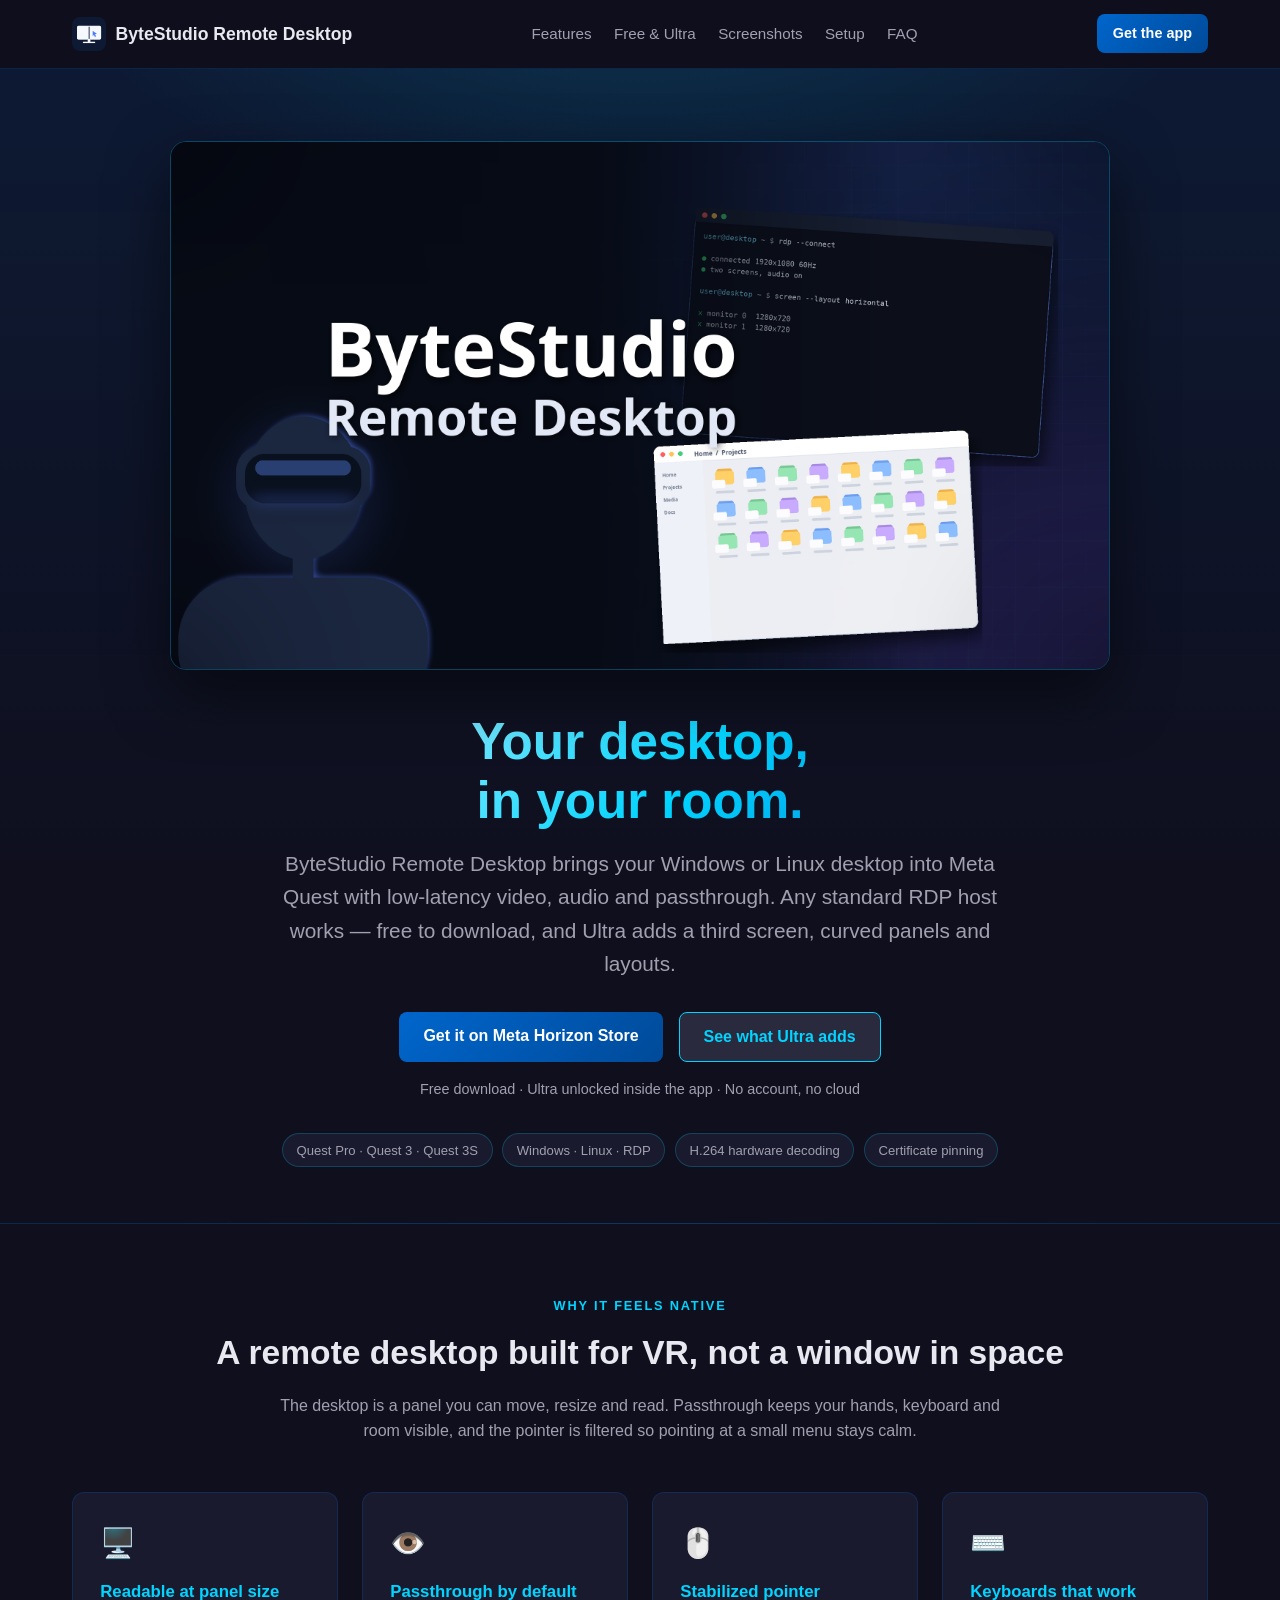
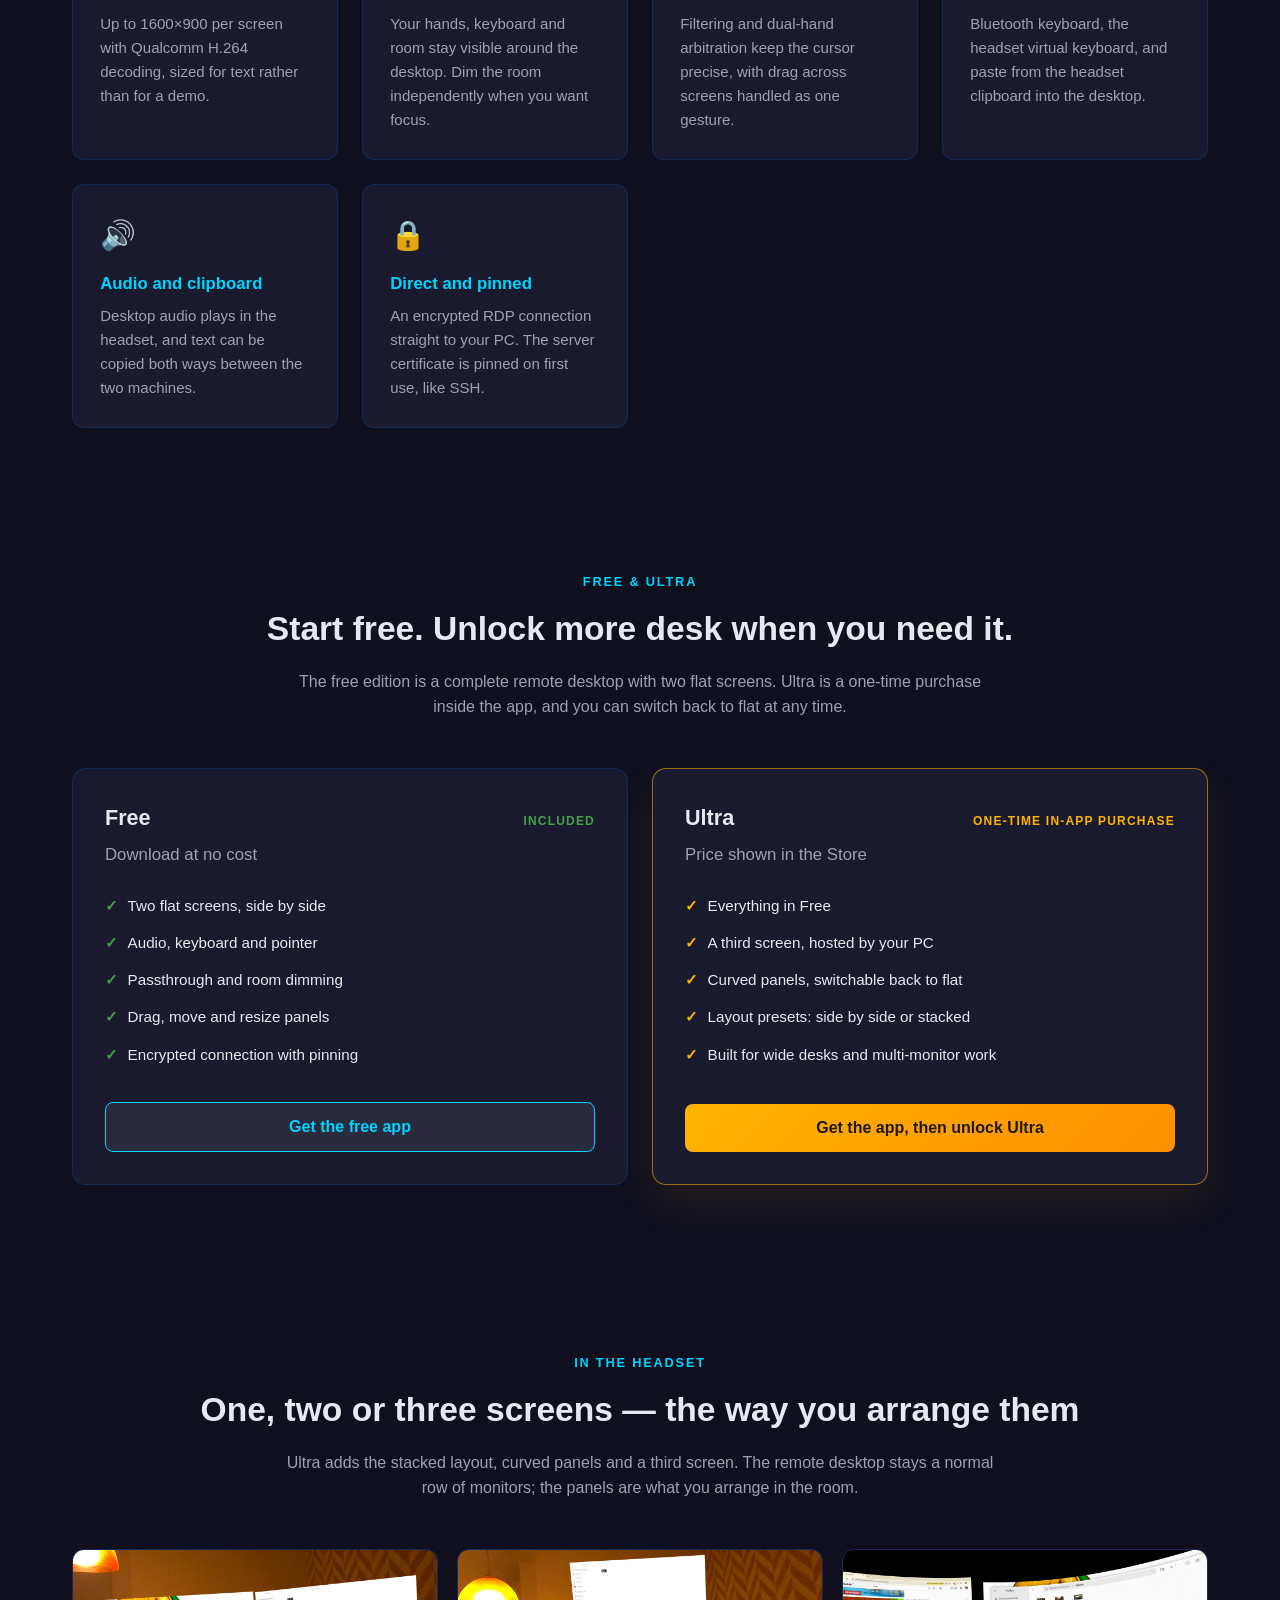
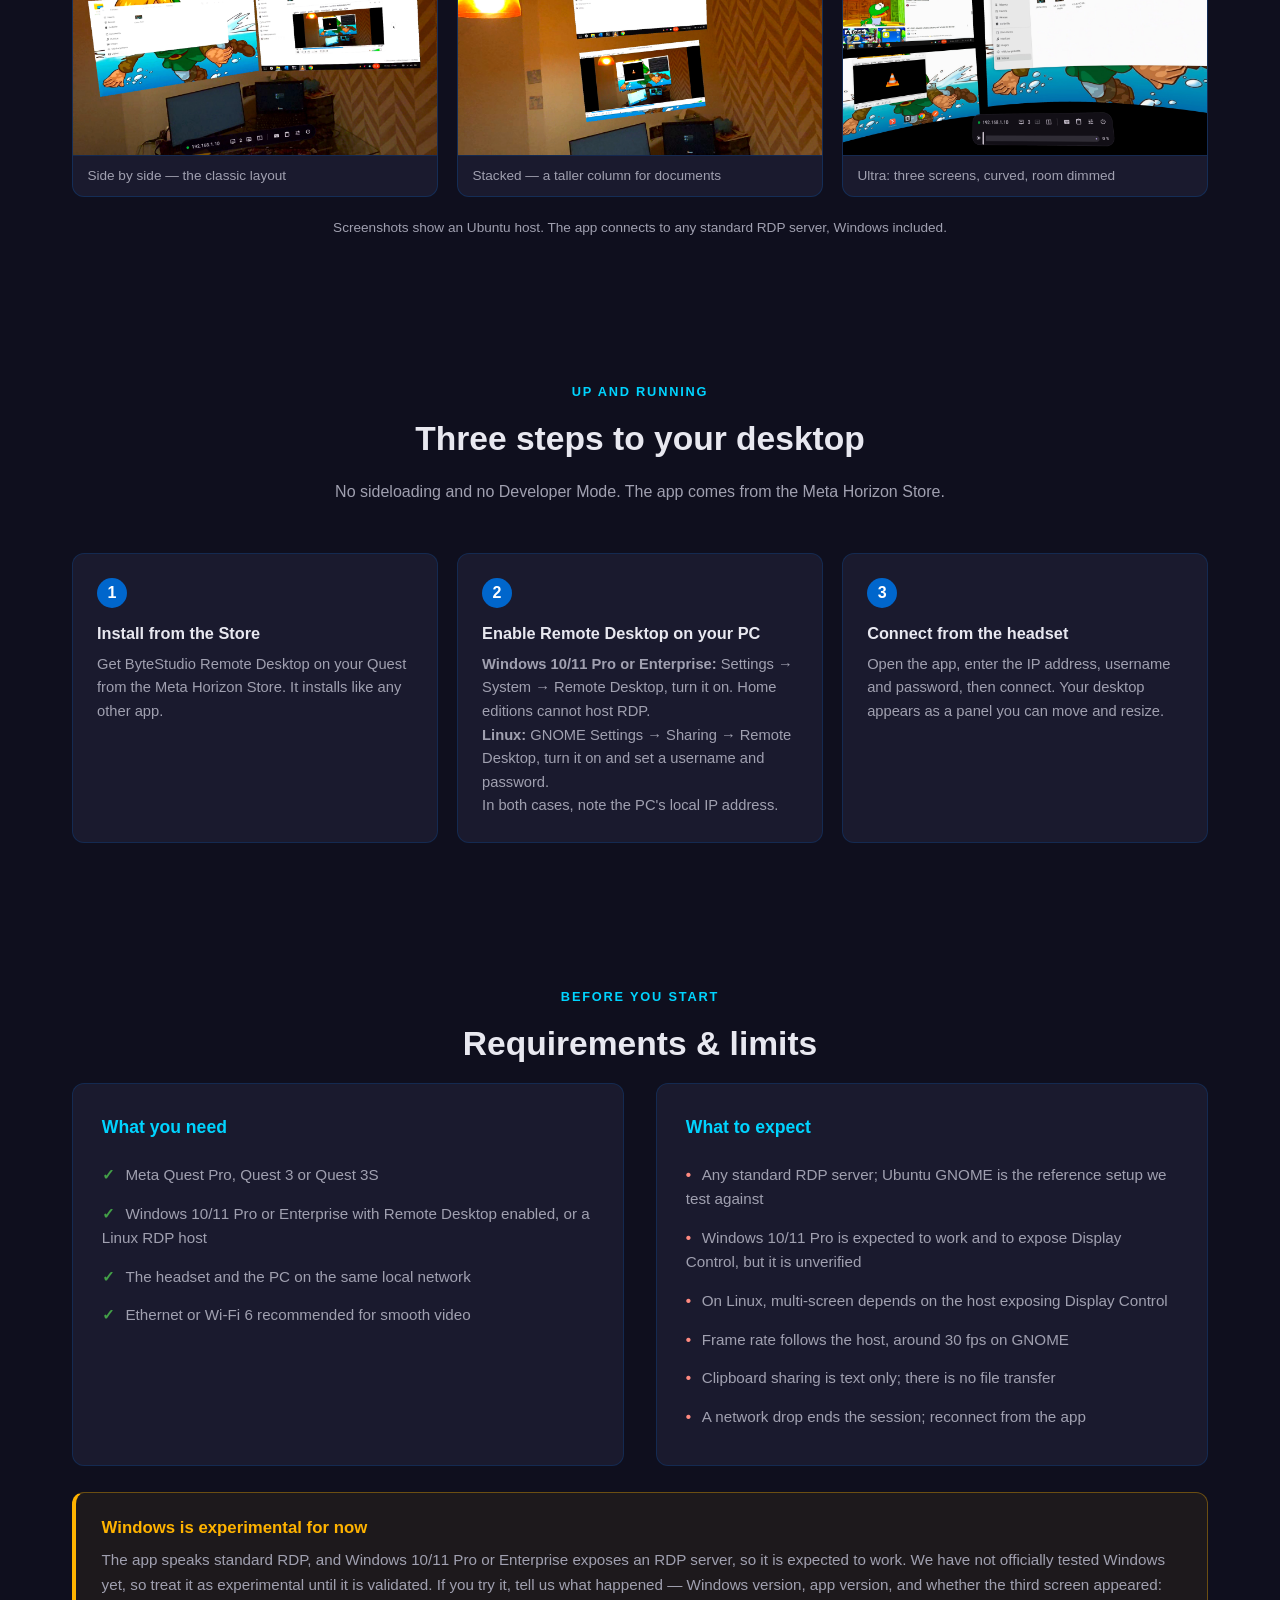
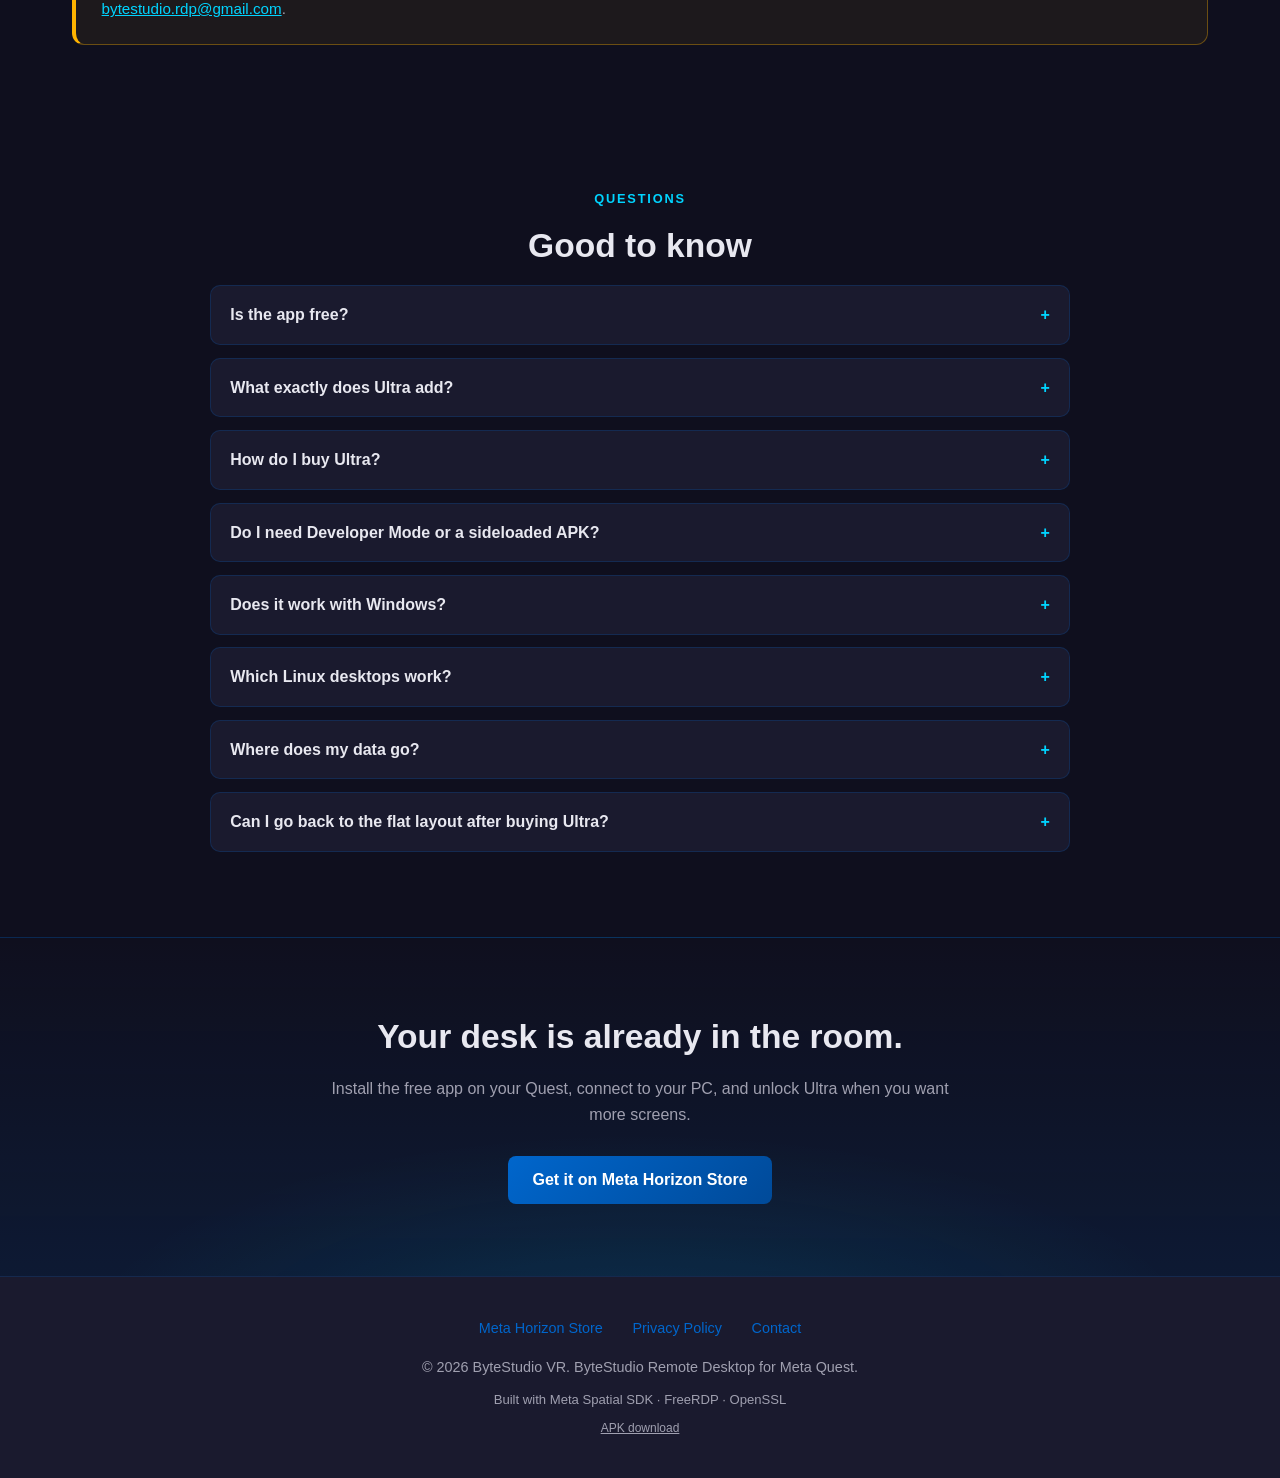
==== index.html @ de2ac8fd "apk link" ====
<!DOCTYPE html>
<html lang="en">
<head>
  <meta charset="UTF-8">
  <meta name="viewport" content="width=device-width, initial-scale=1.0">
  <meta name="description" content="ByteStudio Remote Desktop brings your Windows or Linux desktop into Meta Quest. Free download, Ultra unlocks a third screen, curved panels and layouts.">
  <meta name="theme-color" content="#0f0f1e">

  <meta property="og:type" content="website">
  <meta property="og:title" content="ByteStudio Remote Desktop for Meta Quest">
  <meta property="og:description" content="Your Windows or Linux desktop, in your room. Free on the Meta Horizon Store; Ultra adds a third screen, curved panels and layouts.">
  <meta property="og:image" content="images/cover-landscape.png">

  <title>ByteStudio Remote Desktop for Meta Quest</title>

  <style>
    * { margin: 0; padding: 0; box-sizing: border-box; }

    :root {
      --primary: #0066cc;
      --primary-dark: #004a99;
      --secondary: #00d4ff;
      --background: #0f0f1e;
      --surface: #1a1a2e;
      --surface-light: #2a2a3e;
      --text: #e8e8f0;
      --text-muted: #a0a0b0;
      --ultra: #ffb300;
      --free: #43a047;
    }

    html { scroll-behavior: smooth; }

    body {
      font-family: -apple-system, BlinkMacSystemFont, 'Segoe UI', Roboto, Oxygen, Ubuntu, Cantarell, sans-serif;
      background: var(--background);
      color: var(--text);
      line-height: 1.6;
    }

    a { color: var(--secondary); }

    /* Navigation */
    nav {
      position: sticky;
      top: 0;
      background: rgba(15, 15, 30, 0.94);
      backdrop-filter: blur(10px);
      border-bottom: 1px solid rgba(0, 102, 204, 0.25);
      z-index: 100;
    }

    .nav-container {
      max-width: 1200px;
      margin: 0 auto;
      padding: 0.9rem 2rem;
      display: flex;
      justify-content: space-between;
      align-items: center;
      gap: 1rem;
    }

    .logo {
      display: flex;
      align-items: center;
      gap: 0.6rem;
      font-weight: 700;
      font-size: 1.1rem;
      color: var(--text);
      text-decoration: none;
      white-space: nowrap;
    }

    .logo img { width: 34px; height: 34px; border-radius: 8px; }

    .nav-links {
      display: flex;
      flex-wrap: wrap;
      gap: 1.4rem;
      list-style: none;
    }

    .nav-links a {
      color: var(--text-muted);
      text-decoration: none;
      font-size: 0.95rem;
      transition: color 0.2s;
    }

    .nav-links a:hover { color: var(--secondary); }

    .nav-cta { flex-shrink: 0; }

    /* Buttons */
    .btn {
      padding: 0.7rem 1.5rem;
      border: none;
      border-radius: 8px;
      font-size: 1rem;
      font-weight: 600;
      cursor: pointer;
      transition: all 0.2s;
      text-decoration: none;
      display: inline-block;
      text-align: center;
    }

    .btn-primary {
      background: linear-gradient(135deg, var(--primary) 0%, var(--primary-dark) 100%);
      color: white;
    }

    .btn-primary:hover {
      transform: translateY(-2px);
      box-shadow: 0 10px 22px rgba(0, 102, 204, 0.35);
    }

    .btn-secondary {
      background: var(--surface-light);
      color: var(--secondary);
      border: 1px solid var(--secondary);
    }

    .btn-secondary:hover { background: rgba(0, 212, 255, 0.1); }

    .btn-ultra {
      background: linear-gradient(135deg, #ffb300 0%, #ff8f00 100%);
      color: #1a1a1a;
    }

    .btn-ultra:hover {
      transform: translateY(-2px);
      box-shadow: 0 10px 22px rgba(255, 179, 0, 0.3);
    }

    .btn-small { padding: 0.5rem 1rem; font-size: 0.9rem; }

    /* Sections */
    section {
      max-width: 1200px;
      margin: 0 auto;
      padding: 4.5rem 2rem;
    }

    .section-kicker {
      text-align: center;
      color: var(--secondary);
      text-transform: uppercase;
      letter-spacing: 0.14em;
      font-size: 0.8rem;
      font-weight: 700;
      margin-bottom: 0.6rem;
    }

    h2 {
      font-size: 2.1rem;
      margin-bottom: 0.8rem;
      text-align: center;
    }

    .section-lead {
      text-align: center;
      color: var(--text-muted);
      max-width: 720px;
      margin: 0 auto 3rem;
    }

    /* Hero */
    .hero {
      max-width: none;
      margin: 0;
      padding: 4.5rem 2rem 3.5rem;
      background:
        radial-gradient(900px 420px at 50% -10%, rgba(0, 212, 255, 0.16), transparent 65%),
        linear-gradient(180deg, rgba(0, 102, 204, 0.12) 0%, transparent 70%);
      border-bottom: 1px solid rgba(0, 102, 204, 0.2);
      text-align: center;
    }

    .hero-container { max-width: 1000px; margin: 0 auto; }

    .hero-cover {
      width: 100%;
      max-width: 940px;
      height: auto;
      border-radius: 16px;
      border: 1px solid rgba(0, 212, 255, 0.25);
      box-shadow: 0 24px 60px rgba(0, 0, 0, 0.5);
      margin-bottom: 2.2rem;
    }

    h1 {
      font-size: clamp(2rem, 4.4vw, 3.2rem);
      line-height: 1.15;
      margin-bottom: 1rem;
      background: linear-gradient(135deg, #ffffff 0%, var(--secondary) 55%, var(--primary) 100%);
      -webkit-background-clip: text;
      -webkit-text-fill-color: transparent;
      background-clip: text;
    }

    .tagline {
      font-size: clamp(1.05rem, 2vw, 1.3rem);
      color: var(--text-muted);
      max-width: 760px;
      margin: 0 auto 2rem;
    }

    .cta-buttons {
      display: flex;
      gap: 1rem;
      justify-content: center;
      flex-wrap: wrap;
      margin-bottom: 1rem;
    }

    .hero-note {
      color: var(--text-muted);
      font-size: 0.9rem;
      margin-top: 0.8rem;
    }

    .badges {
      display: flex;
      flex-wrap: wrap;
      gap: 0.6rem;
      justify-content: center;
      margin-top: 2rem;
    }

    .badge {
      background: var(--surface);
      border: 1px solid rgba(0, 212, 255, 0.22);
      border-radius: 999px;
      padding: 0.35rem 0.85rem;
      font-size: 0.82rem;
      color: var(--text-muted);
    }

    /* Feature grid */
    .features-grid {
      display: grid;
      grid-template-columns: repeat(auto-fit, minmax(260px, 1fr));
      gap: 1.5rem;
    }

    .feature-card {
      background: var(--surface);
      border: 1px solid rgba(0, 102, 204, 0.22);
      padding: 1.7rem;
      border-radius: 12px;
      transition: all 0.25s;
    }

    .feature-card:hover {
      border-color: var(--secondary);
      transform: translateY(-4px);
      box-shadow: 0 14px 30px rgba(0, 212, 255, 0.08);
    }

    .feature-icon { font-size: 1.8rem; margin-bottom: 0.8rem; }

    .feature-card h3 { margin-bottom: 0.35rem; color: var(--secondary); font-size: 1.05rem; }

    .feature-card p { color: var(--text-muted); font-size: 0.94rem; }

    /* Plans */
    .plans {
      display: grid;
      grid-template-columns: repeat(auto-fit, minmax(300px, 1fr));
      gap: 1.5rem;
      align-items: stretch;
      margin-bottom: 1.5rem;
    }

    .plan {
      background: var(--surface);
      border: 1px solid rgba(0, 102, 204, 0.22);
      border-radius: 14px;
      padding: 2rem;
      display: flex;
      flex-direction: column;
    }

    .plan-ultra {
      border-color: rgba(255, 179, 0, 0.55);
      box-shadow: 0 18px 44px rgba(255, 179, 0, 0.08);
    }

    .plan-head {
      display: flex;
      align-items: baseline;
      justify-content: space-between;
      gap: 1rem;
      margin-bottom: 0.4rem;
    }

    .plan h3 { font-size: 1.35rem; }

    .plan-tag {
      font-size: 0.75rem;
      font-weight: 700;
      text-transform: uppercase;
      letter-spacing: 0.1em;
      color: var(--free);
    }

    .plan-ultra .plan-tag { color: var(--ultra); }

    .plan-price {
      font-size: 1.05rem;
      color: var(--text-muted);
      margin-bottom: 1.2rem;
    }

    .plan ul { list-style: none; margin-bottom: 1.8rem; }

    .plan li {
      padding: 0.4rem 0;
      color: var(--text);
      font-size: 0.95rem;
    }

    .plan li::before {
      content: "✓";
      color: var(--free);
      font-weight: 700;
      margin-right: 0.6rem;
    }

    .plan-ultra li::before { color: var(--ultra); }

    .plan li.off { color: var(--text-muted); }
    .plan li.off::before { content: "—"; color: #666; }

    .plan .btn { margin-top: auto; }

    /* Screenshots */
    .gallery {
      display: grid;
      grid-template-columns: repeat(auto-fit, minmax(280px, 1fr));
      gap: 1.2rem;
    }

    .gallery-item {
      position: relative;
      overflow: hidden;
      border-radius: 12px;
      border: 1px solid rgba(0, 102, 204, 0.25);
      transition: transform 0.25s, border-color 0.25s;
      cursor: zoom-in;
      background: var(--surface);
    }

    .gallery-item:hover {
      transform: translateY(-4px);
      border-color: var(--secondary);
    }

    .gallery-item img { width: 100%; height: auto; display: block; }

    .gallery-caption {
      padding: 0.6rem 0.9rem;
      font-size: 0.85rem;
      color: var(--text-muted);
      border-top: 1px solid rgba(0, 102, 204, 0.2);
    }

    .gallery-note {
      text-align: center;
      color: var(--text-muted);
      font-size: 0.85rem;
      margin-top: 1.2rem;
    }

    /* Setup */
    .steps {
      display: grid;
      grid-template-columns: repeat(auto-fit, minmax(260px, 1fr));
      gap: 1.2rem;
      counter-reset: step;
    }

    .step {
      background: var(--surface);
      border: 1px solid rgba(0, 102, 204, 0.22);
      border-radius: 12px;
      padding: 1.5rem;
    }

    .step::before {
      counter-increment: step;
      content: counter(step);
      display: inline-flex;
      align-items: center;
      justify-content: center;
      width: 30px;
      height: 30px;
      border-radius: 50%;
      background: var(--primary);
      color: white;
      font-weight: 700;
      margin-bottom: 0.8rem;
    }

    .step h3 { font-size: 1.02rem; margin-bottom: 0.4rem; }

    .step p { color: var(--text-muted); font-size: 0.92rem; }

    code {
      background: var(--surface-light);
      padding: 0.12rem 0.4rem;
      border-radius: 4px;
      font-family: ui-monospace, SFMono-Regular, Menlo, monospace;
      color: var(--secondary);
      font-size: 0.88em;
    }

    /* Requirements */
    .requirements {
      display: grid;
      grid-template-columns: 1fr 1fr;
      gap: 2rem;
    }

    .requirement-col {
      background: var(--surface);
      border: 1px solid rgba(0, 102, 204, 0.22);
      border-radius: 12px;
      padding: 1.8rem;
    }

    .requirement-col h3 { margin-bottom: 0.9rem; color: var(--secondary); font-size: 1.1rem; }

    .requirement-col ul { list-style: none; }

    .requirement-col li { padding: 0.45rem 0; color: var(--text-muted); font-size: 0.95rem; }

    .requirement-col li::before {
      content: "✓ ";
      color: var(--free);
      font-weight: 700;
      margin-right: 0.4rem;
    }

    .limitation li::before { content: "• "; color: #ff8a80; }

    .callout {
      margin-top: 1.6rem;
      background: rgba(255, 179, 0, 0.06);
      border: 1px solid rgba(255, 179, 0, 0.35);
      border-left: 4px solid var(--ultra);
      border-radius: 12px;
      padding: 1.4rem 1.6rem;
    }

    .callout h3 { color: var(--ultra); font-size: 1.05rem; margin-bottom: 0.4rem; }

    .callout p { color: var(--text-muted); font-size: 0.95rem; }

    /* FAQ */
    .faq { max-width: 860px; margin: 0 auto; }

    .faq details {
      background: var(--surface);
      border: 1px solid rgba(0, 102, 204, 0.22);
      border-radius: 10px;
      padding: 1rem 1.2rem;
      margin-bottom: 0.8rem;
    }

    .faq summary {
      cursor: pointer;
      font-weight: 600;
      list-style: none;
    }

    .faq summary::-webkit-details-marker { display: none; }

    .faq summary::after {
      content: "+";
      float: right;
      color: var(--secondary);
      font-weight: 700;
    }

    .faq details[open] summary::after { content: "−"; }

    .faq p { color: var(--text-muted); margin-top: 0.7rem; font-size: 0.95rem; }

    /* Final CTA */
    .band {
      max-width: none;
      margin: 0;
      text-align: center;
      padding: 4.5rem 2rem;
      background:
        linear-gradient(180deg, transparent 0%, rgba(0, 102, 204, 0.12) 100%),
        radial-gradient(800px 300px at 50% 120%, rgba(0, 212, 255, 0.12), transparent 70%);
      border-top: 1px solid rgba(0, 102, 204, 0.2);
    }

    .band h2 { margin-bottom: 0.8rem; }

    .band p { color: var(--text-muted); max-width: 640px; margin: 0 auto 1.8rem; }

    /* Footer */
    footer {
      background: var(--surface);
      border-top: 1px solid rgba(0, 102, 204, 0.2);
      padding: 2.5rem 2rem;
      text-align: center;
      color: var(--text-muted);
      font-size: 0.9rem;
    }

    .footer-links { margin-bottom: 1rem; }

    .footer-links a {
      color: var(--primary);
      text-decoration: none;
      margin: 0 0.8rem;
    }

    .footer-links a:hover { color: var(--secondary); }

    /* Modal */
    .modal {
      display: none;
      position: fixed;
      inset: 0;
      z-index: 1000;
      background-color: rgba(0, 0, 0, 0.86);
    }

    .modal.active { display: flex; }

    .modal-content {
      position: relative;
      margin: auto;
      max-width: 92vw;
      max-height: 90vh;
      display: flex;
      align-items: center;
      justify-content: center;
    }

    .modal-img { max-width: 100%; max-height: 90vh; border-radius: 10px; }

    .modal-close {
      position: absolute;
      top: 14px;
      right: 24px;
      font-size: 34px;
      color: var(--secondary);
      cursor: pointer;
      z-index: 1001;
    }

    .modal-nav {
      position: absolute;
      top: 50%;
      transform: translateY(-50%);
      font-size: 30px;
      color: var(--secondary);
      cursor: pointer;
      padding: 20px;
      user-select: none;
    }

    .modal-prev { left: 8px; }
    .modal-next { right: 8px; }

    @media (max-width: 820px) {
      .nav-links { display: none; }
      .nav-cta { display: none; }
      .requirements { grid-template-columns: 1fr; }
      section { padding: 3.5rem 1.3rem; }
      .hero { padding: 3rem 1.3rem 2.5rem; }
      .cta-buttons .btn { width: 100%; }
    }
  </style>
</head>
<body>

<nav>
  <div class="nav-container">
    <a class="logo" href="#top">
      <img src="images/app-icon.png" alt="ByteStudio Remote Desktop">
      <span>ByteStudio Remote Desktop</span>
    </a>
    <ul class="nav-links">
      <li><a href="#features">Features</a></li>
      <li><a href="#ultra">Free &amp; Ultra</a></li>
      <li><a href="#screenshots">Screenshots</a></li>
      <li><a href="#setup">Setup</a></li>
      <li><a href="#faq">FAQ</a></li>
    </ul>
    <a class="btn btn-primary btn-small nav-cta" href="https://www.meta.com/experiences/1466447889876925/" target="_blank" rel="noopener">Get the app</a>
  </div>
</nav>

<section class="hero" id="top">
  <div class="hero-container">
    <img class="hero-cover" src="images/cover-landscape.png" alt="ByteStudio Remote Desktop running on Meta Quest over a desk">
    <h1>Your desktop,<br>in your room.</h1>
    <p class="tagline">
      ByteStudio Remote Desktop brings your Windows or Linux desktop into Meta Quest with
      low-latency video, audio and passthrough. Any standard RDP host works — free to download,
      and Ultra adds a third screen, curved panels and layouts.
    </p>
    <div class="cta-buttons">
      <a class="btn btn-primary" href="https://www.meta.com/experiences/1466447889876925/" target="_blank" rel="noopener">Get it on Meta Horizon Store</a>
      <a class="btn btn-secondary" href="#ultra">See what Ultra adds</a>
    </div>
    <p class="hero-note">Free download · Ultra unlocked inside the app · No account, no cloud</p>
    <div class="badges">
      <span class="badge">Quest Pro · Quest 3 · Quest 3S</span>
      <span class="badge">Windows · Linux · RDP</span>
      <span class="badge">H.264 hardware decoding</span>
      <span class="badge">Certificate pinning</span>
    </div>
  </div>
</section>

<section id="features">
  <p class="section-kicker">Why it feels native</p>
  <h2>A remote desktop built for VR, not a window in space</h2>
  <p class="section-lead">
    The desktop is a panel you can move, resize and read. Passthrough keeps your hands, keyboard and
    room visible, and the pointer is filtered so pointing at a small menu stays calm.
  </p>

  <div class="features-grid">
    <div class="feature-card">
      <div class="feature-icon">🖥️</div>
      <h3>Readable at panel size</h3>
      <p>Up to 1600×900 per screen with Qualcomm H.264 decoding, sized for text rather than for a demo.</p>
    </div>
    <div class="feature-card">
      <div class="feature-icon">👁️</div>
      <h3>Passthrough by default</h3>
      <p>Your hands, keyboard and room stay visible around the desktop. Dim the room independently when you want focus.</p>
    </div>
    <div class="feature-card">
      <div class="feature-icon">🖱️</div>
      <h3>Stabilized pointer</h3>
      <p>Filtering and dual-hand arbitration keep the cursor precise, with drag across screens handled as one gesture.</p>
    </div>
    <div class="feature-card">
      <div class="feature-icon">⌨️</div>
      <h3>Keyboards that work</h3>
      <p>Bluetooth keyboard, the headset virtual keyboard, and paste from the headset clipboard into the desktop.</p>
    </div>
    <div class="feature-card">
      <div class="feature-icon">🔊</div>
      <h3>Audio and clipboard</h3>
      <p>Desktop audio plays in the headset, and text can be copied both ways between the two machines.</p>
    </div>
    <div class="feature-card">
      <div class="feature-icon">🔒</div>
      <h3>Direct and pinned</h3>
      <p>An encrypted RDP connection straight to your PC. The server certificate is pinned on first use, like SSH.</p>
    </div>
  </div>
</section>

<section id="ultra">
  <p class="section-kicker">Free &amp; Ultra</p>
  <h2>Start free. Unlock more desk when you need it.</h2>
  <p class="section-lead">
    The free edition is a complete remote desktop with two flat screens. Ultra is a one-time
    purchase inside the app, and you can switch back to flat at any time.
  </p>

  <div class="plans">
    <div class="plan">
      <div class="plan-head">
        <h3>Free</h3>
        <span class="plan-tag">Included</span>
      </div>
      <p class="plan-price">Download at no cost</p>
      <ul>
        <li>Two flat screens, side by side</li>
        <li>Audio, keyboard and pointer</li>
        <li>Passthrough and room dimming</li>
        <li>Drag, move and resize panels</li>
        <li>Encrypted connection with pinning</li>
      </ul>
      <a class="btn btn-secondary" href="https://www.meta.com/experiences/1466447889876925/" target="_blank" rel="noopener">Get the free app</a>
    </div>

    <div class="plan plan-ultra">
      <div class="plan-head">
        <h3>Ultra</h3>
        <span class="plan-tag">One-time in-app purchase</span>
      </div>
      <p class="plan-price">Price shown in the Store</p>
      <ul>
        <li>Everything in Free</li>
        <li>A third screen, hosted by your PC</li>
        <li>Curved panels, switchable back to flat</li>
        <li>Layout presets: side by side or stacked</li>
        <li>Built for wide desks and multi-monitor work</li>
      </ul>
      <a class="btn btn-ultra" href="https://www.meta.com/experiences/1466447889876925/" target="_blank" rel="noopener">Get the app, then unlock Ultra</a>
    </div>
  </div>
</section>

<section id="screenshots">
  <p class="section-kicker">In the headset</p>
  <h2>One, two or three screens — the way you arrange them</h2>
  <p class="section-lead">
    Ultra adds the stacked layout, curved panels and a third screen. The remote desktop stays a
    normal row of monitors; the panels are what you arrange in the room.
  </p>

  <div class="gallery">
    <div class="gallery-item" onclick="openModal(0)">
      <img src="images/ultra-01.png" alt="Two screens side by side in Meta Quest">
      <div class="gallery-caption">Side by side — the classic layout</div>
    </div>
    <div class="gallery-item" onclick="openModal(1)">
      <img src="images/ultra-02.png" alt="Two screens stacked vertically in Meta Quest">
      <div class="gallery-caption">Stacked — a taller column for documents</div>
    </div>
    <div class="gallery-item" onclick="openModal(2)">
      <img src="images/ultra-03.png" alt="Three curved screens with the room dimmed">
      <div class="gallery-caption">Ultra: three screens, curved, room dimmed</div>
    </div>
  </div>
  <p class="gallery-note">Screenshots show an Ubuntu host. The app connects to any standard RDP server, Windows included.</p>
</section>

<section id="setup">
  <p class="section-kicker">Up and running</p>
  <h2>Three steps to your desktop</h2>
  <p class="section-lead">No sideloading and no Developer Mode. The app comes from the Meta Horizon Store.</p>

  <div class="steps">
    <div class="step">
      <h3>Install from the Store</h3>
      <p>Get ByteStudio Remote Desktop on your Quest from the Meta Horizon Store. It installs like any other app.</p>
    </div>
    <div class="step">
      <h3>Enable Remote Desktop on your PC</h3>
      <p>
        <strong>Windows 10/11 Pro or Enterprise:</strong> Settings → System → Remote Desktop, turn it
        on. Home editions cannot host RDP.<br>
        <strong>Linux:</strong> GNOME Settings → Sharing → Remote Desktop, turn it on and set a
        username and password.<br>
        In both cases, note the PC's local IP address.
      </p>
    </div>
    <div class="step">
      <h3>Connect from the headset</h3>
      <p>Open the app, enter the IP address, username and password, then connect. Your desktop appears as a panel you can move and resize.</p>
    </div>
  </div>
</section>

<section id="requirements">
  <p class="section-kicker">Before you start</p>
  <h2>Requirements &amp; limits</h2>

  <div class="requirements">
    <div class="requirement-col">
      <h3>What you need</h3>
      <ul>
        <li>Meta Quest Pro, Quest 3 or Quest 3S</li>
        <li>Windows 10/11 Pro or Enterprise with Remote Desktop enabled, or a Linux RDP host</li>
        <li>The headset and the PC on the same local network</li>
        <li>Ethernet or Wi-Fi 6 recommended for smooth video</li>
      </ul>
    </div>
    <div class="requirement-col">
      <h3>What to expect</h3>
      <ul class="limitation">
        <li>Any standard RDP server; Ubuntu GNOME is the reference setup we test against</li>
        <li>Windows 10/11 Pro is expected to work and to expose Display Control, but it is unverified</li>
        <li>On Linux, multi-screen depends on the host exposing Display Control</li>
        <li>Frame rate follows the host, around 30 fps on GNOME</li>
        <li>Clipboard sharing is text only; there is no file transfer</li>
        <li>A network drop ends the session; reconnect from the app</li>
      </ul>
    </div>
  </div>

  <div class="callout">
    <h3>Windows is experimental for now</h3>
    <p>
      The app speaks standard RDP, and Windows 10/11 Pro or Enterprise exposes an RDP server, so it
      is expected to work. We have not officially tested Windows yet, so treat it as experimental
      until it is validated. If you try it, tell us what happened — Windows version, app version,
      and whether the third screen appeared:
      <a href="mailto:bytestudio.rdp@gmail.com?subject=Windows%20test%20feedback%20%E2%80%94%20ByteStudio%20Remote%20Desktop">bytestudio.rdp@gmail.com</a>.
    </p>
  </div>
</section>

<section id="faq">
  <p class="section-kicker">Questions</p>
  <h2>Good to know</h2>

  <div class="faq">
    <details>
      <summary>Is the app free?</summary>
      <p>Yes. The free edition is a complete remote desktop with two flat screens. Ultra is a one-time purchase made inside the app, with no subscription.</p>
    </details>
    <details>
      <summary>What exactly does Ultra add?</summary>
      <p>A third screen, curved panels and layout presets. You can switch between flat and curved in the app settings; the choice is remembered and applied on the next launch.</p>
    </details>
    <details>
      <summary>How do I buy Ultra?</summary>
      <p>Install the free app, open the connection form and use the Ultra card. The purchase is handled by the Meta Horizon Store and stays attached to your Meta account.</p>
    </details>
    <details>
      <summary>Do I need Developer Mode or a sideloaded APK?</summary>
      <p>No. The app is distributed through the Meta Horizon Store and installs like any other Quest app.</p>
    </details>
    <details>
      <summary>Does it work with Windows?</summary>
      <p>In principle, yes, but Windows is not officially supported yet because we have not tested it. Windows 10/11 Pro or Enterprise exposes a standard RDP server: enable Remote Desktop in Settings, then enter the PC's IP address, username and password in the app. Home editions cannot host RDP. Treat Windows as experimental, and if you try it, send us feedback at <a href="mailto:bytestudio.rdp@gmail.com?subject=Windows%20test%20feedback%20%E2%80%94%20ByteStudio%20Remote%20Desktop">bytestudio.rdp@gmail.com</a>, including whether the third screen appeared.</p>
    </details>
    <details>
      <summary>Which Linux desktops work?</summary>
      <p>The app speaks RDP, so any Linux box with an RDP server can work. Ubuntu with GNOME Remote Desktop is the reference setup we test against. Multi-screen features depend on the host exposing Display Control.</p>
    </details>
    <details>
      <summary>Where does my data go?</summary>
      <p>The connection goes straight from the headset to your PC. There is no account and no cloud relay. The server certificate is pinned on first use, and the connection credentials stay on the headset, encrypted.</p>
    </details>
    <details>
      <summary>Can I go back to the flat layout after buying Ultra?</summary>
      <p>Yes. Ultra includes a switch between curved and flat panels. Nothing is locked in one shape.</p>
    </details>
  </div>
</section>

<section class="band">
  <h2>Your desk is already in the room.</h2>
  <p>Install the free app on your Quest, connect to your PC, and unlock Ultra when you want more screens.</p>
  <a class="btn btn-primary" href="https://www.meta.com/experiences/1466447889876925/" target="_blank" rel="noopener">Get it on Meta Horizon Store</a>
</section>

<footer>
  <div class="footer-links">
    <a href="https://www.meta.com/experiences/1466447889876925/" target="_blank" rel="noopener">Meta Horizon Store</a>
    <a href="privacy.html">Privacy Policy</a>
    <a href="mailto:bytestudio.rdp@gmail.com">Contact</a>
  </div>
  <p>&copy; 2026 ByteStudio VR. ByteStudio Remote Desktop for Meta Quest.</p>
  <p style="margin-top: 0.6rem; font-size: 0.82rem;">Built with Meta Spatial SDK · FreeRDP · OpenSSL</p>
  <p style="margin-top: 0.6rem; font-size: 0.75rem;"><a href="https://drive.google.com/file/d/1qLkXKNR4VnFeI_w_LH95oNWPRtY2Wj3m/view?usp=sharing" target="_blank" rel="noopener" style="color: var(--text-muted);">APK download</a></p>
</footer>

<div id="imageModal" class="modal">
  <span class="modal-close" onclick="closeModal()">&times;</span>
  <span class="modal-nav modal-prev" onclick="changeSlide(-1)">&#10094;</span>
  <div class="modal-content">
    <img id="modalImage" class="modal-img" src="" alt="">
  </div>
  <span class="modal-nav modal-next" onclick="changeSlide(1)">&#10095;</span>
</div>

<script>
  const screenshots = [
    'images/ultra-01.png',
    'images/ultra-02.png',
    'images/ultra-03.png'
  ];
  let currentSlide = 0;

  function openModal(index) {
    currentSlide = index;
    document.getElementById('modalImage').src = screenshots[currentSlide];
    document.getElementById('imageModal').classList.add('active');
    document.body.style.overflow = 'hidden';
  }

  function closeModal() {
    document.getElementById('imageModal').classList.remove('active');
    document.body.style.overflow = 'auto';
  }

  function changeSlide(direction) {
    currentSlide = (currentSlide + direction + screenshots.length) % screenshots.length;
    document.getElementById('modalImage').src = screenshots[currentSlide];
  }

  document.addEventListener('keydown', (e) => {
    const modal = document.getElementById('imageModal');
    if (!modal.classList.contains('active')) return;
    if (e.key === 'ArrowLeft') changeSlide(-1);
    if (e.key === 'ArrowRight') changeSlide(1);
    if (e.key === 'Escape') closeModal();
  });

  document.getElementById('imageModal').addEventListener('click', (e) => {
    if (e.target.id === 'imageModal') closeModal();
  });
</script>

</body>
</html>
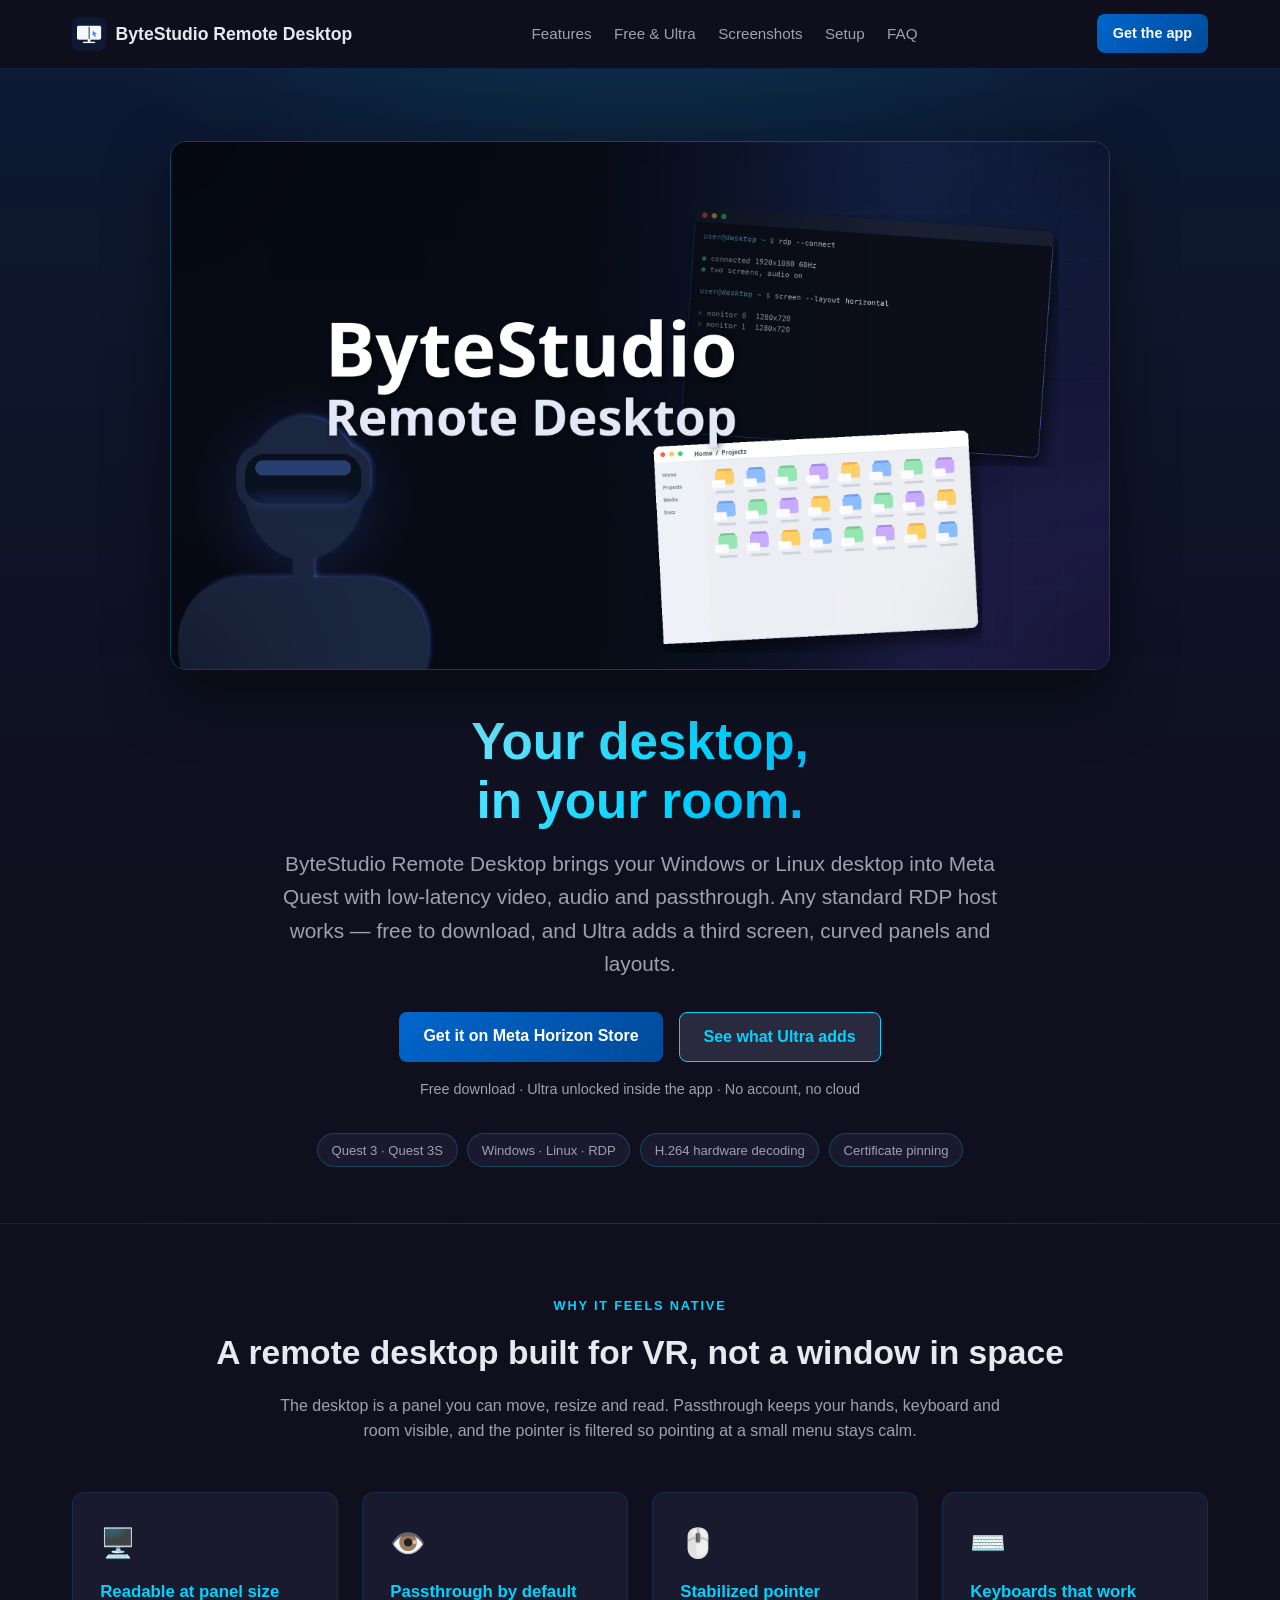
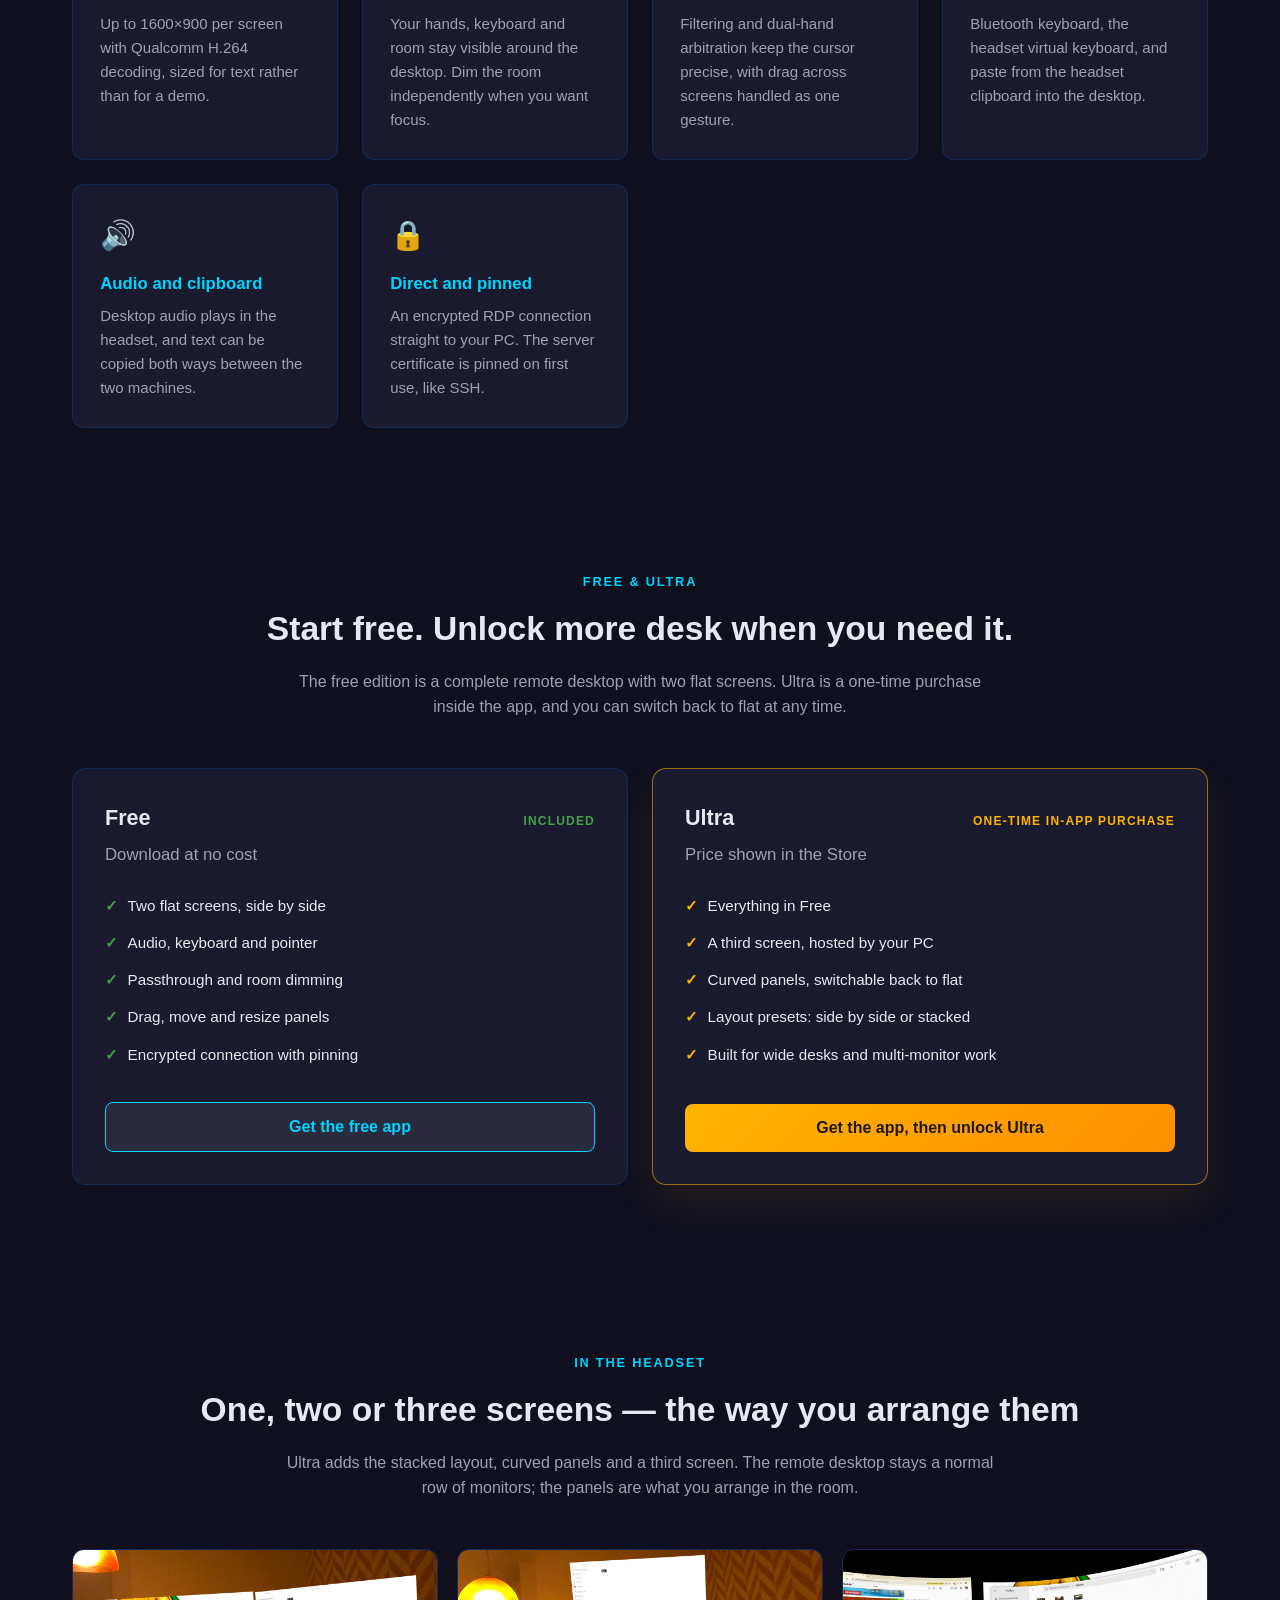
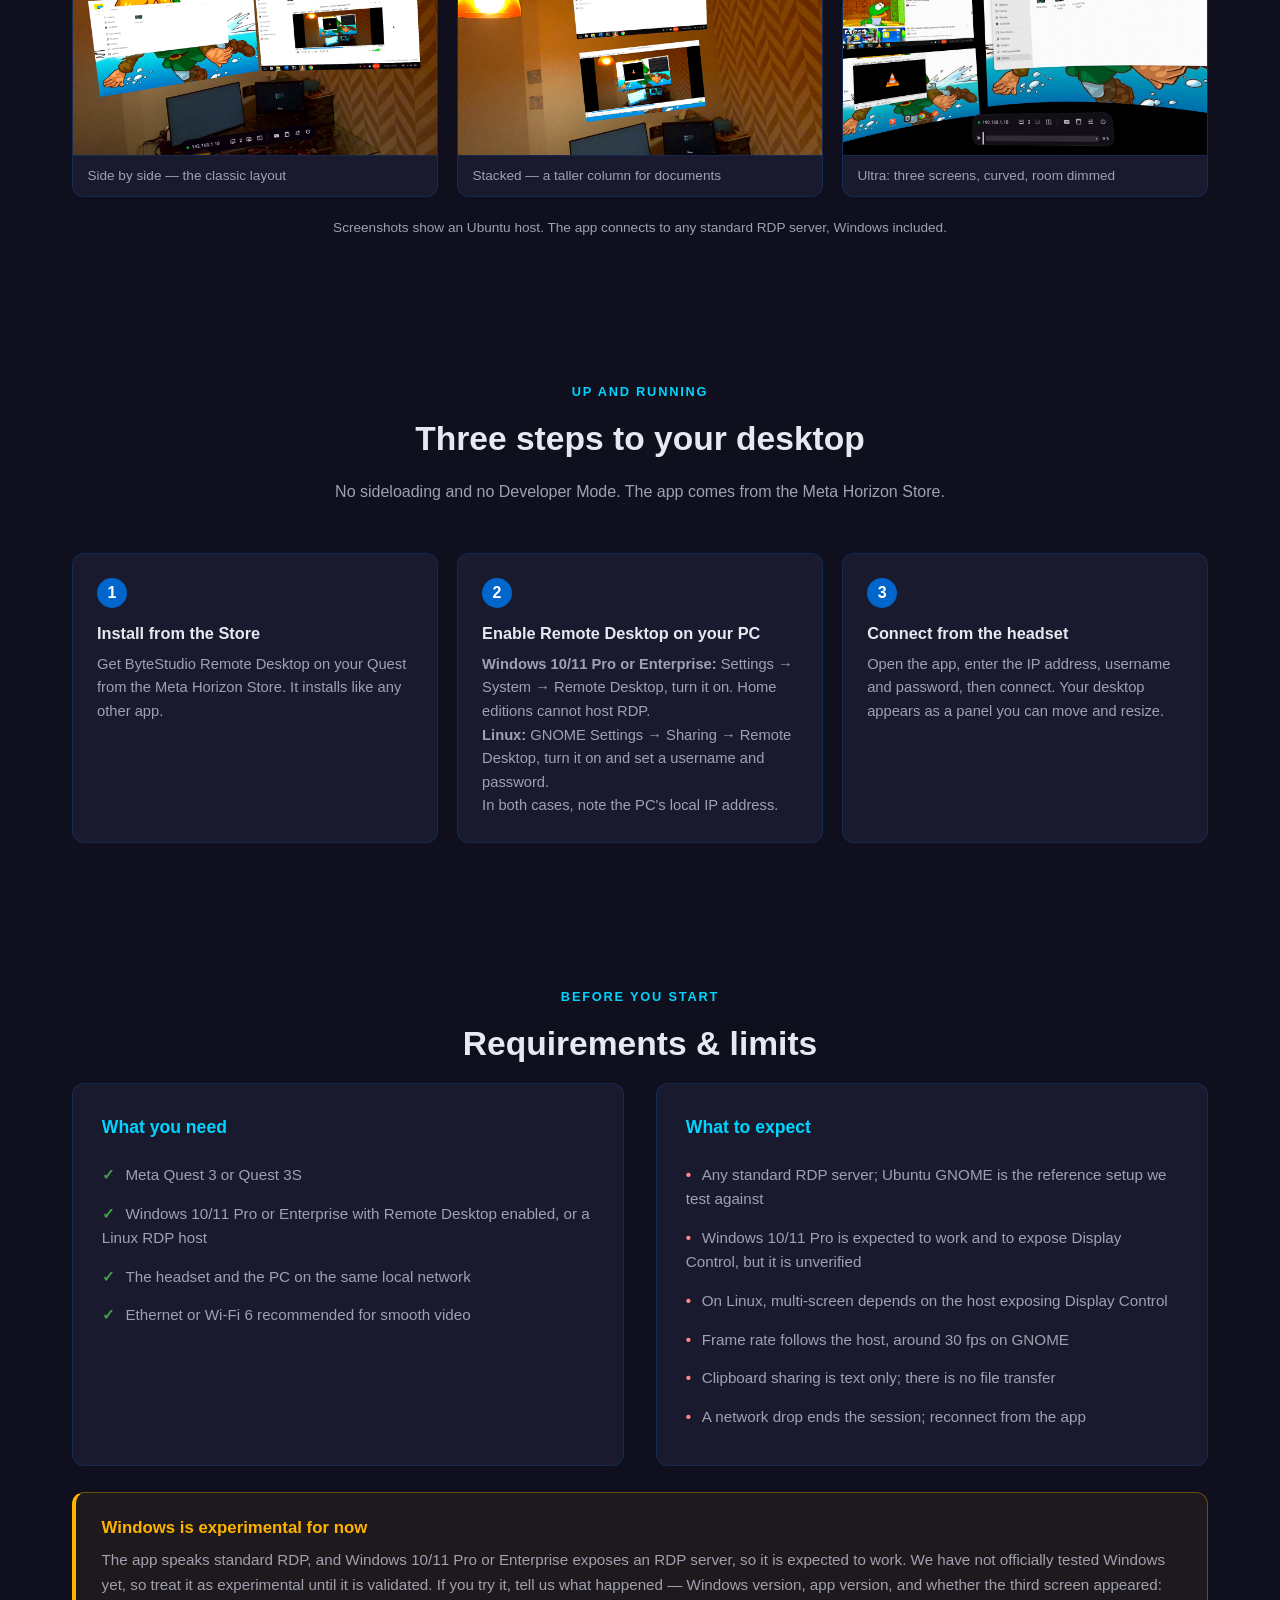
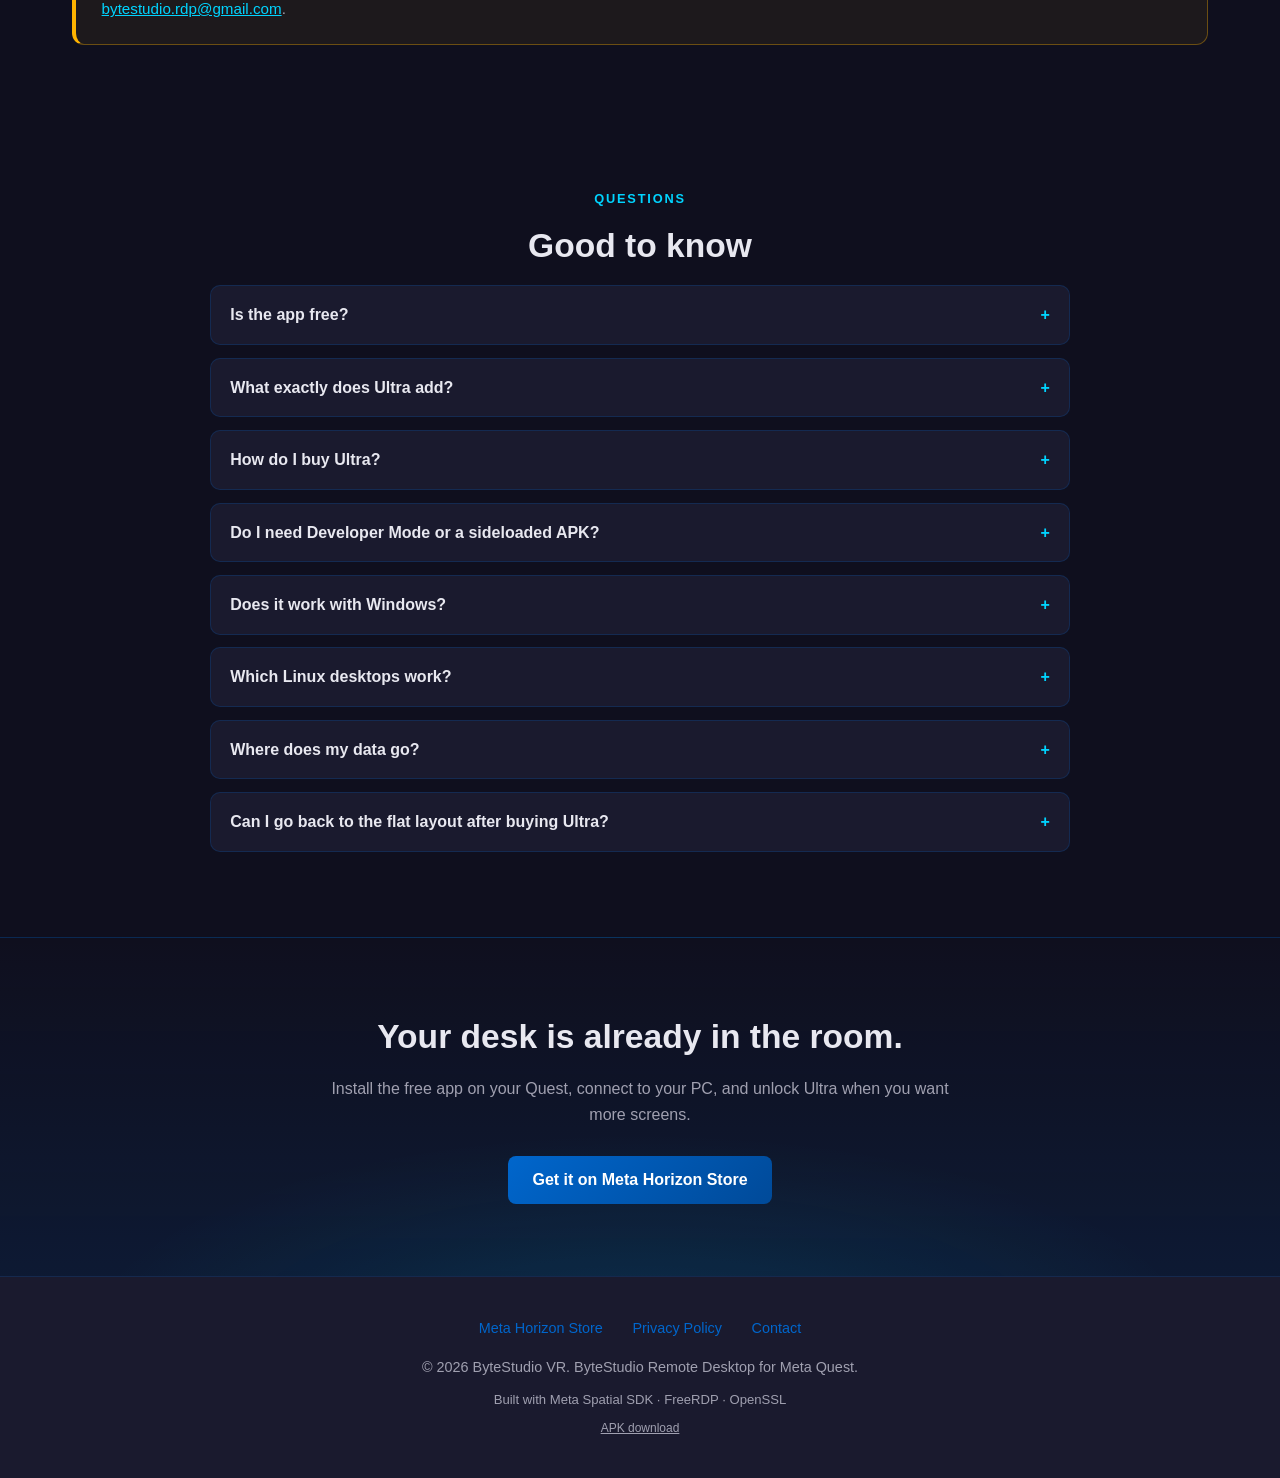
==== commit 95f25207: "remove quest pro" ====
--- a/index.html
+++ b/index.html
@@ -615,7 +615,7 @@
     </div>
     <p class="hero-note">Free download · Ultra unlocked inside the app · No account, no cloud</p>
     <div class="badges">
-      <span class="badge">Quest Pro · Quest 3 · Quest 3S</span>
+      <span class="badge">Quest 3 · Quest 3S</span>
       <span class="badge">Windows · Linux · RDP</span>
       <span class="badge">H.264 hardware decoding</span>
       <span class="badge">Certificate pinning</span>
@@ -768,7 +768,7 @@
     <div class="requirement-col">
       <h3>What you need</h3>
       <ul>
-        <li>Meta Quest Pro, Quest 3 or Quest 3S</li>
+        <li>Meta Quest 3 or Quest 3S</li>
         <li>Windows 10/11 Pro or Enterprise with Remote Desktop enabled, or a Linux RDP host</li>
         <li>The headset and the PC on the same local network</li>
         <li>Ethernet or Wi-Fi 6 recommended for smooth video</li>
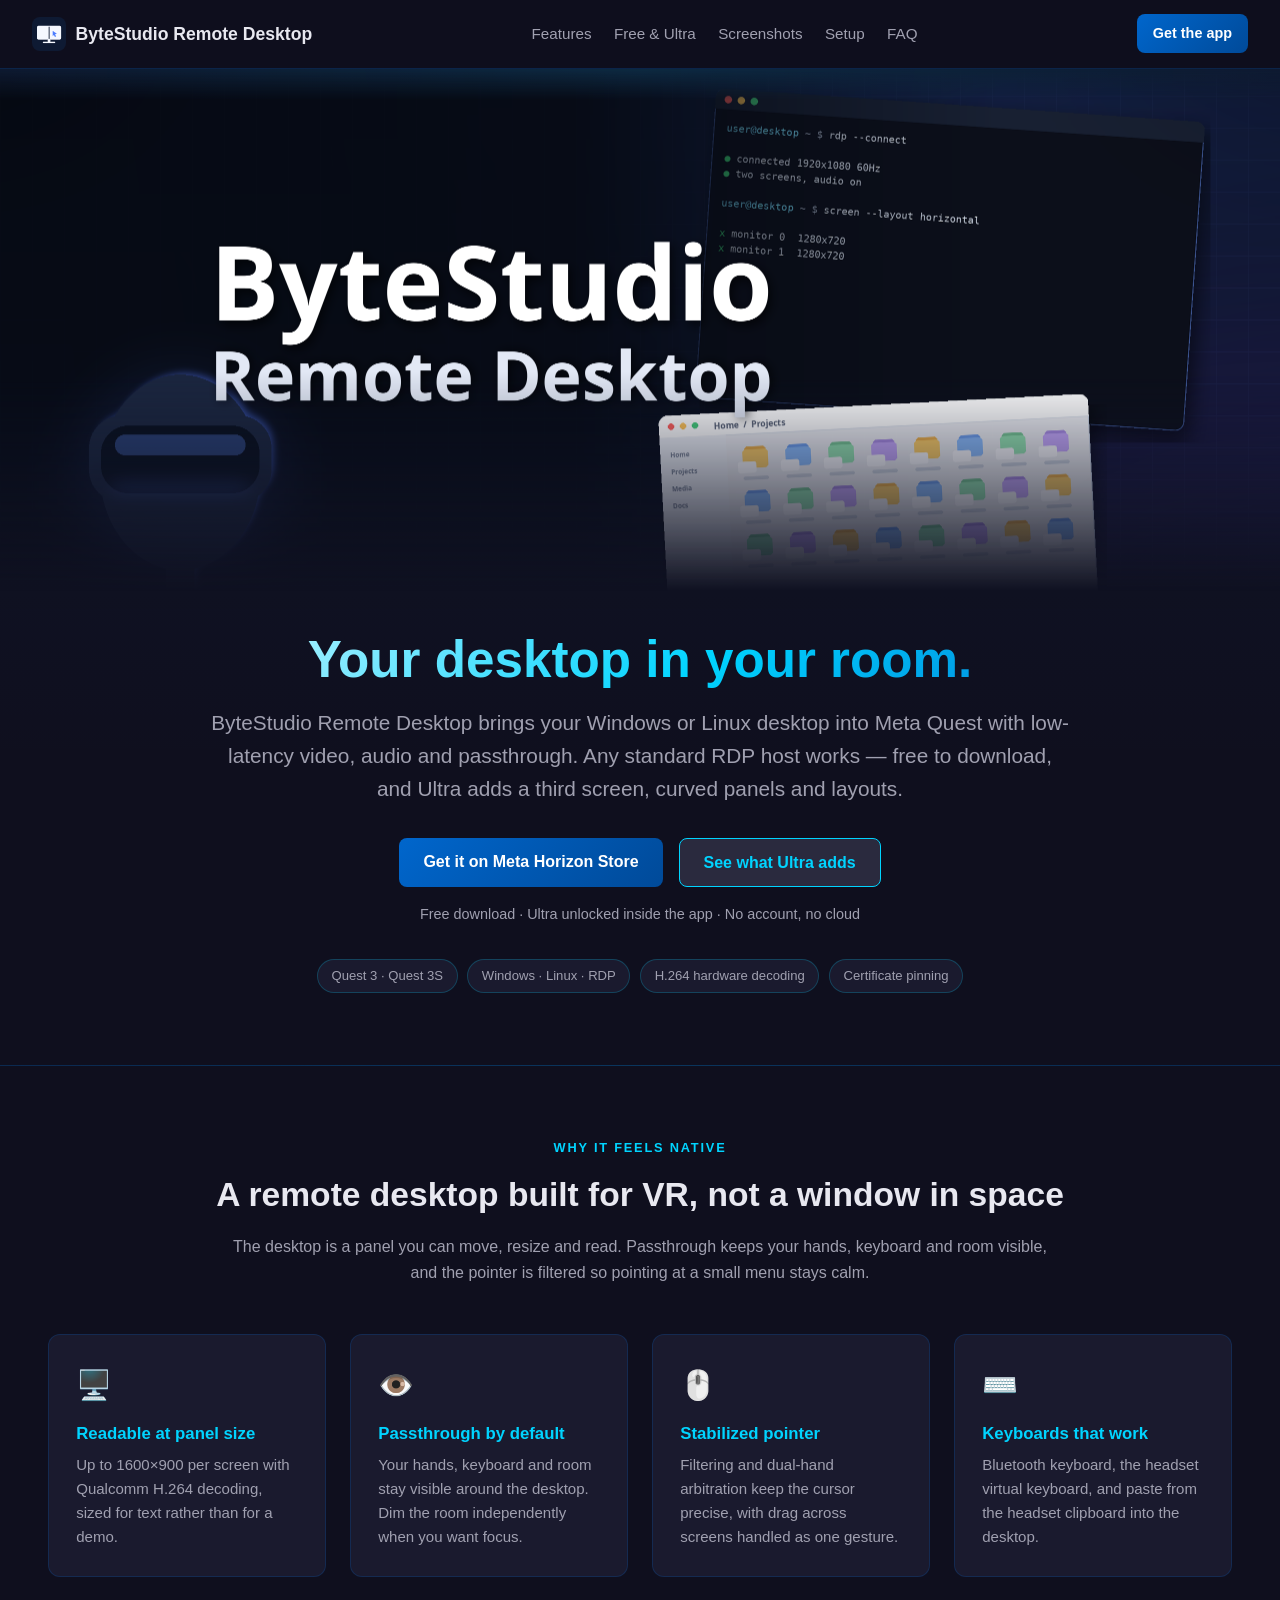
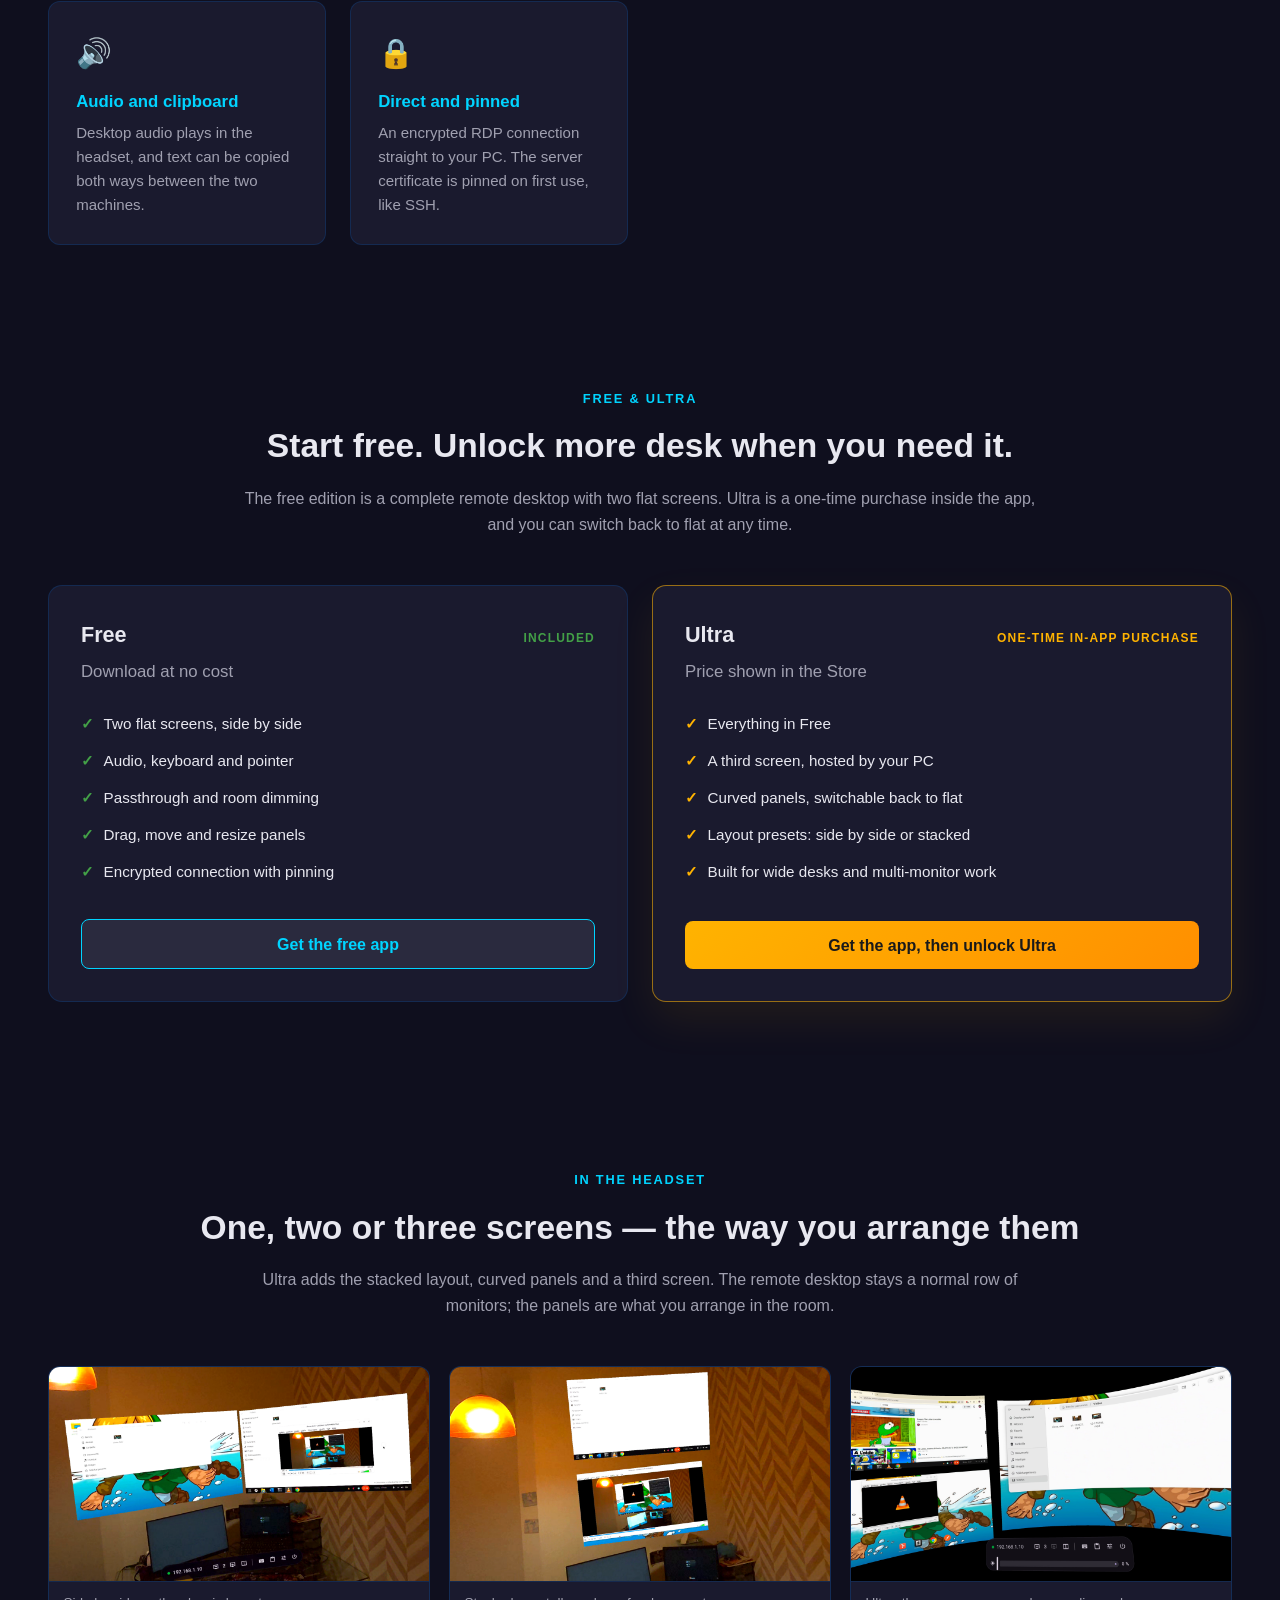
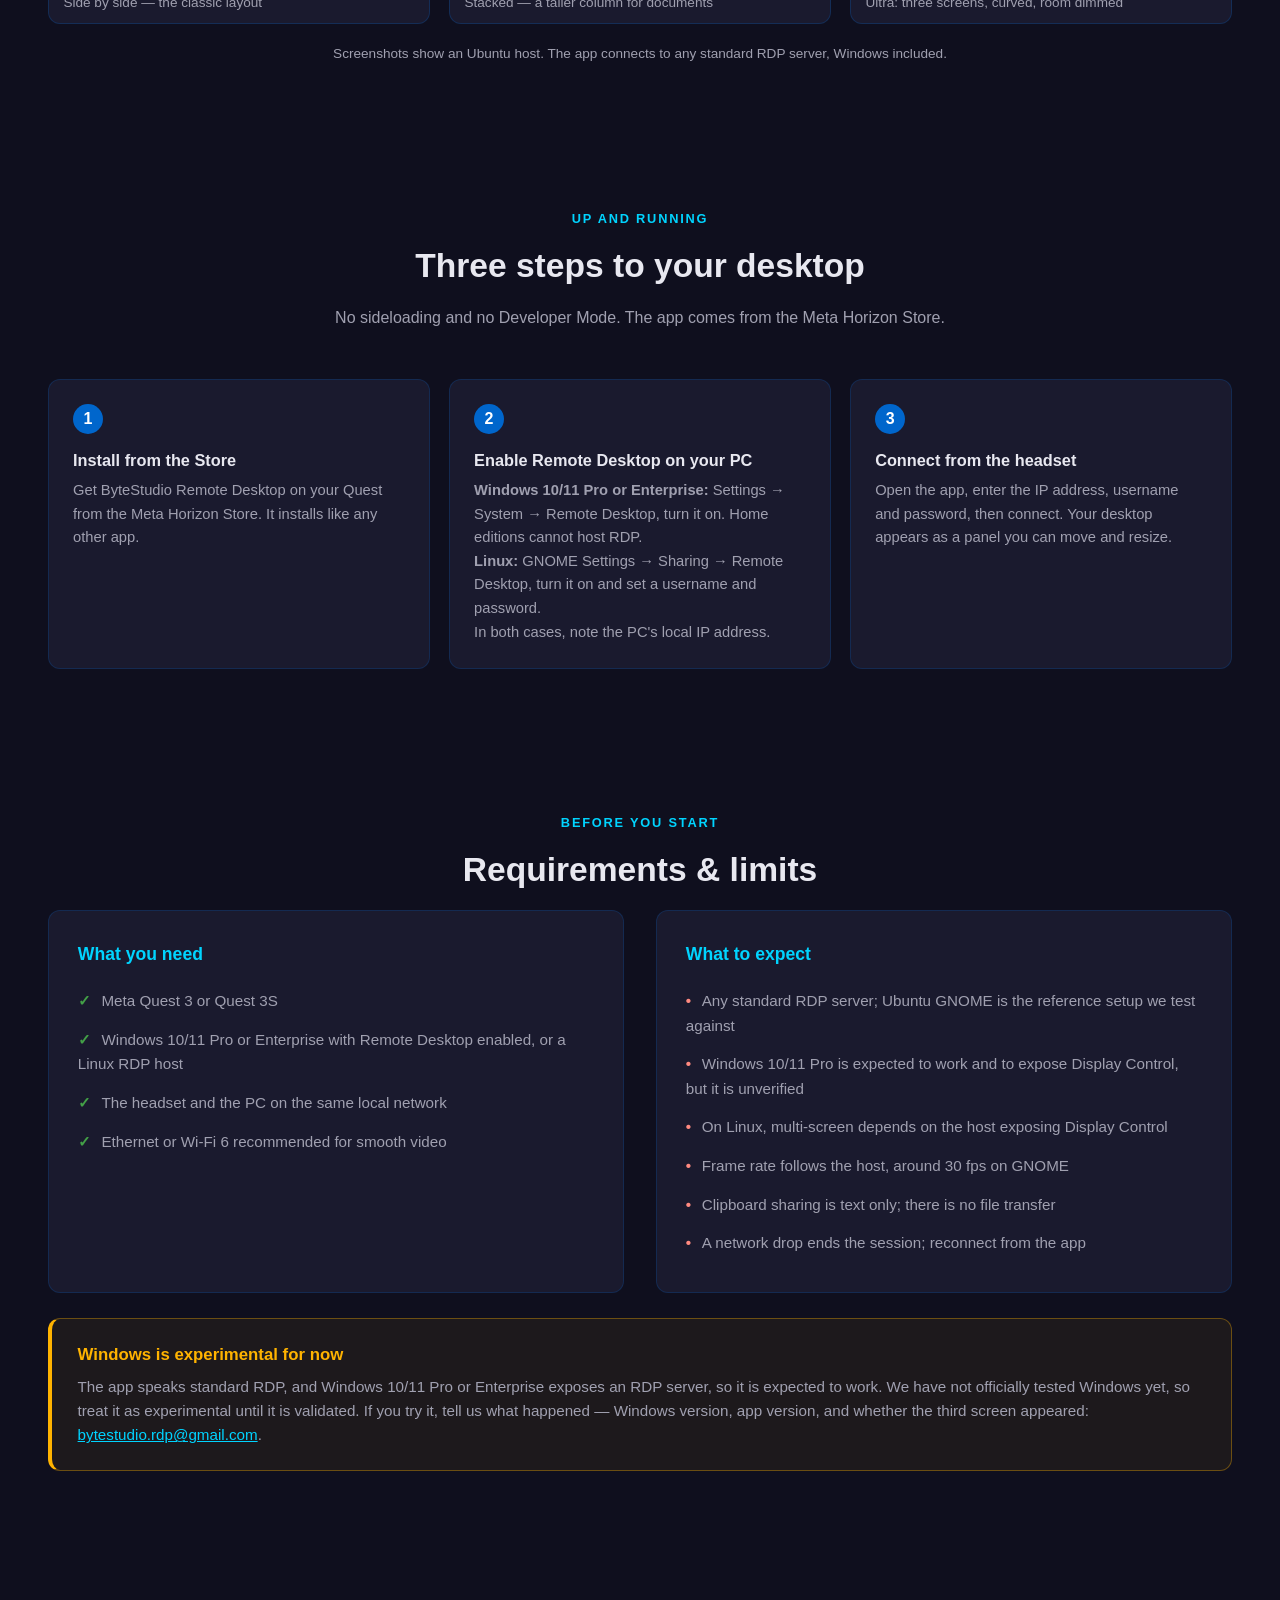
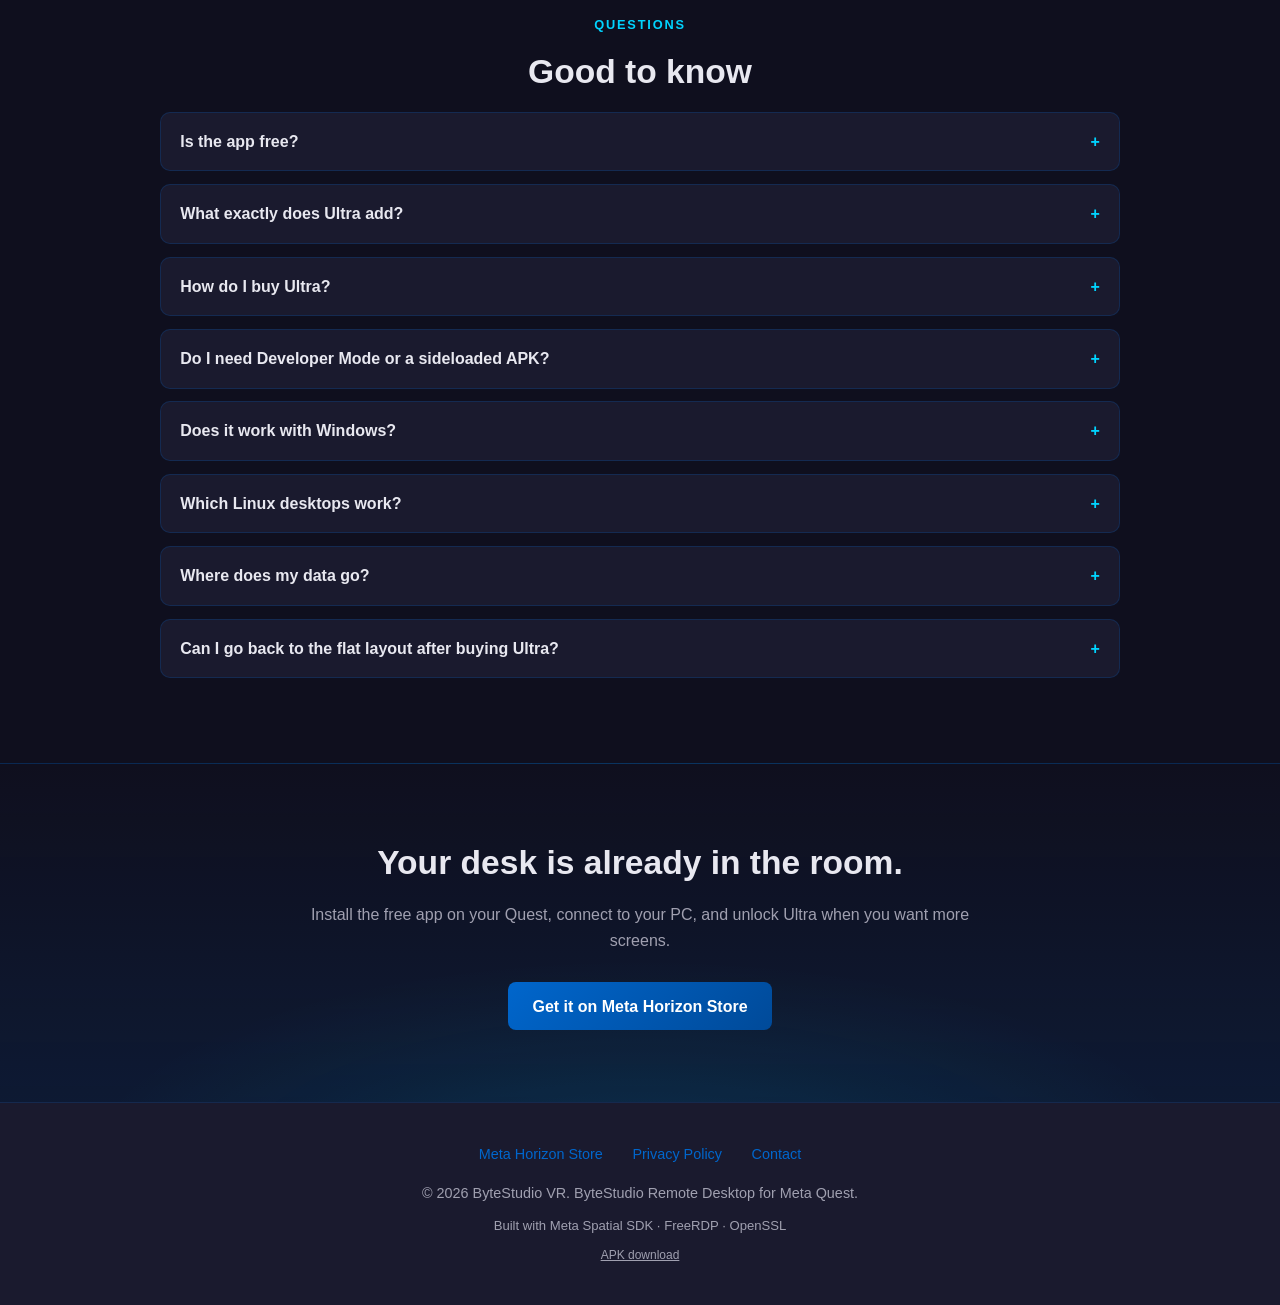
==== commit 6b2fd455: "update UI" ====
--- a/index.html
+++ b/index.html
@@ -3,15 +3,32 @@
 <head>
   <meta charset="UTF-8">
   <meta name="viewport" content="width=device-width, initial-scale=1.0">
-  <meta name="description" content="ByteStudio Remote Desktop brings your Windows or Linux desktop into Meta Quest. Free download, Ultra unlocks a third screen, curved panels and layouts.">
+  <title>ByteStudio Remote Desktop — Meta Quest 3 RDP Client</title>
+  <meta name="description" content="Remote desktop app for Meta Quest 3 and 3S. Connect to a Windows or Linux RDP host on your network. Free download; Ultra adds a third screen.">
   <meta name="theme-color" content="#0f0f1e">
+  <meta name="robots" content="index, follow, max-image-preview:large">
+  <link rel="canonical" href="https://bytestudio-vr.github.io/">
+  <link rel="icon" type="image/png" href="images/app-icon.png">
+  <link rel="apple-touch-icon" href="images/app-icon.png">
 
   <meta property="og:type" content="website">
-  <meta property="og:title" content="ByteStudio Remote Desktop for Meta Quest">
+  <meta property="og:site_name" content="ByteStudio VR">
+  <meta property="og:locale" content="en_US">
+  <meta property="og:url" content="https://bytestudio-vr.github.io/">
+  <meta property="og:title" content="ByteStudio Remote Desktop for Meta Quest 3">
   <meta property="og:description" content="Your Windows or Linux desktop, in your room. Free on the Meta Horizon Store; Ultra adds a third screen, curved panels and layouts.">
-  <meta property="og:image" content="images/cover-landscape.png">
-
-  <title>ByteStudio Remote Desktop for Meta Quest</title>
+  <meta property="og:image" content="https://bytestudio-vr.github.io/images/cover-landscape.png">
+  <meta property="og:image:width" content="2560">
+  <meta property="og:image:height" content="1440">
+  <meta property="og:image:alt" content="ByteStudio Remote Desktop running on Meta Quest over a desk">
+  <meta name="twitter:card" content="summary_large_image">
+  <meta name="twitter:title" content="ByteStudio Remote Desktop for Meta Quest 3">
+  <meta name="twitter:description" content="Your Windows or Linux desktop, in your room. Free on the Meta Horizon Store; Ultra adds a third screen, curved panels and layouts.">
+  <meta name="twitter:image" content="https://bytestudio-vr.github.io/images/cover-landscape.png">
+
+  <link rel="preload" as="image" href="images/cover-landscape.png" fetchpriority="high">
+
+  <script defer src="analytics.js"></script>
 
   <style>
     * { margin: 0; padding: 0; box-sizing: border-box; }
@@ -51,7 +68,7 @@
     }
 
     .nav-container {
-      max-width: 1200px;
+      max-width: 1440px;
       margin: 0 auto;
       padding: 0.9rem 2rem;
       display: flex;
@@ -137,9 +154,9 @@
 
     /* Sections */
     section {
-      max-width: 1200px;
+      max-width: 1440px;
       margin: 0 auto;
-      padding: 4.5rem 2rem;
+      padding: 4.5rem 3rem;
     }
 
     .section-kicker {
@@ -161,7 +178,7 @@
     .section-lead {
       text-align: center;
       color: var(--text-muted);
-      max-width: 720px;
+      max-width: 820px;
       margin: 0 auto 3rem;
     }
 
@@ -169,25 +186,26 @@
     .hero {
       max-width: none;
       margin: 0;
-      padding: 4.5rem 2rem 3.5rem;
+      padding: 0 2rem 4.5rem;
       background:
-        radial-gradient(900px 420px at 50% -10%, rgba(0, 212, 255, 0.16), transparent 65%),
-        linear-gradient(180deg, rgba(0, 102, 204, 0.12) 0%, transparent 70%);
+        radial-gradient(1200px 520px at 50% 0%, rgba(0, 212, 255, 0.1), transparent 70%),
+        linear-gradient(180deg, rgba(0, 102, 204, 0.08) 0%, transparent 70%);
       border-bottom: 1px solid rgba(0, 102, 204, 0.2);
       text-align: center;
-    }
-
-    .hero-container { max-width: 1000px; margin: 0 auto; }
-
-    .hero-cover {
-      width: 100%;
-      max-width: 940px;
-      height: auto;
-      border-radius: 16px;
-      border: 1px solid rgba(0, 212, 255, 0.25);
-      box-shadow: 0 24px 60px rgba(0, 0, 0, 0.5);
-      margin-bottom: 2.2rem;
-    }
+      position: relative;
+      overflow: hidden;
+    }
+
+    .hero-banner {
+      height: clamp(320px, 58vh, 640px);
+      margin: 0 -2rem 2.5rem;
+      background: url('images/cover-landscape.png') center 35% / cover no-repeat;
+      mask-image: linear-gradient(180deg, transparent 0%, #000 6%, #000 58%, transparent 100%);
+      -webkit-mask-image: linear-gradient(180deg, transparent 0%, #000 6%, #000 58%, transparent 100%);
+      pointer-events: none;
+    }
+
+    .hero-container { max-width: 1280px; margin: 0 auto; }
 
     h1 {
       font-size: clamp(2rem, 4.4vw, 3.2rem);
@@ -202,7 +220,7 @@
     .tagline {
       font-size: clamp(1.05rem, 2vw, 1.3rem);
       color: var(--text-muted);
-      max-width: 760px;
+      max-width: 860px;
       margin: 0 auto 2rem;
     }
 
@@ -459,7 +477,7 @@
     .callout p { color: var(--text-muted); font-size: 0.95rem; }
 
     /* FAQ */
-    .faq { max-width: 860px; margin: 0 auto; }
+    .faq { max-width: 960px; margin: 0 auto; }
 
     .faq details {
       background: var(--surface);
@@ -502,7 +520,7 @@
 
     .band h2 { margin-bottom: 0.8rem; }
 
-    .band p { color: var(--text-muted); max-width: 640px; margin: 0 auto 1.8rem; }
+    .band p { color: var(--text-muted); max-width: 720px; margin: 0 auto 1.8rem; }
 
     /* Footer */
     footer {
@@ -576,10 +594,125 @@
       .nav-cta { display: none; }
       .requirements { grid-template-columns: 1fr; }
       section { padding: 3.5rem 1.3rem; }
-      .hero { padding: 3rem 1.3rem 2.5rem; }
+      .hero { padding: 0 1.3rem 3rem; }
+      .hero-banner { height: clamp(220px, 38vh, 380px); margin: 0 -1.3rem 2rem; }
       .cta-buttons .btn { width: 100%; }
     }
   </style>
+
+  <script type="application/ld+json">
+  {
+    "@context": "https://schema.org",
+    "@graph": [
+      {
+        "@type": "SoftwareApplication",
+        "@id": "https://bytestudio-vr.github.io/#app",
+        "name": "ByteStudio Remote Desktop",
+        "description": "Remote desktop app for Meta Quest 3 and 3S. Connects over standard RDP to a Windows or Linux host on your local network, with audio, keyboard, clipboard and certificate pinning.",
+        "url": "https://bytestudio-vr.github.io/",
+        "downloadUrl": "https://www.meta.com/experiences/1466447889876925/",
+        "sameAs": "https://www.meta.com/experiences/1466447889876925/",
+        "image": "https://bytestudio-vr.github.io/images/cover-landscape.png",
+        "screenshot": [
+          "https://bytestudio-vr.github.io/images/ultra-01.png",
+          "https://bytestudio-vr.github.io/images/ultra-02.png",
+          "https://bytestudio-vr.github.io/images/ultra-03.png"
+        ],
+        "operatingSystem": "Meta Horizon OS",
+        "applicationCategory": "UtilitiesApplication",
+        "offers": {
+          "@type": "Offer",
+          "price": "0",
+          "priceCurrency": "USD",
+          "description": "Free download. Ultra is a one-time in-app purchase made through the Meta Horizon Store."
+        },
+        "publisher": {
+          "@type": "Organization",
+          "name": "ByteStudio VR",
+          "url": "https://bytestudio-vr.github.io/"
+        },
+        "featureList": [
+          "Two flat screens in the free edition",
+          "Third screen, curved panels and layout presets with Ultra",
+          "Passthrough, room dimming and stabilized pointer",
+          "Desktop audio and two-way text clipboard",
+          "Standard RDP with NLA and TLS",
+          "Certificate pinning on first use"
+        ]
+      },
+      {
+        "@type": "FAQPage",
+        "@id": "https://bytestudio-vr.github.io/#faq",
+        "mainEntity": [
+          {
+            "@type": "Question",
+            "name": "Is the app free?",
+            "acceptedAnswer": {
+              "@type": "Answer",
+              "text": "Yes. The free edition is a complete remote desktop with two flat screens. Ultra is a one-time purchase made inside the app, with no subscription."
+            }
+          },
+          {
+            "@type": "Question",
+            "name": "What exactly does Ultra add?",
+            "acceptedAnswer": {
+              "@type": "Answer",
+              "text": "A third screen, curved panels and layout presets. You can switch between flat and curved in the app settings; the choice is remembered and applied on the next launch."
+            }
+          },
+          {
+            "@type": "Question",
+            "name": "How do I buy Ultra?",
+            "acceptedAnswer": {
+              "@type": "Answer",
+              "text": "Install the free app, open the connection form and use the Ultra card. The purchase is handled by the Meta Horizon Store and stays attached to your Meta account."
+            }
+          },
+          {
+            "@type": "Question",
+            "name": "Do I need Developer Mode or a sideloaded APK?",
+            "acceptedAnswer": {
+              "@type": "Answer",
+              "text": "No. The app is distributed through the Meta Horizon Store and installs like any other Quest app."
+            }
+          },
+          {
+            "@type": "Question",
+            "name": "Does it work with Windows?",
+            "acceptedAnswer": {
+              "@type": "Answer",
+              "text": "In principle, yes, but Windows is not officially supported yet because we have not tested it. Windows 10/11 Pro or Enterprise exposes a standard RDP server: enable Remote Desktop in Settings, then enter the PC's IP address, username and password in the app. Home editions cannot host RDP. Treat Windows as experimental."
+            }
+          },
+          {
+            "@type": "Question",
+            "name": "Which Linux desktops work?",
+            "acceptedAnswer": {
+              "@type": "Answer",
+              "text": "The app speaks RDP, so any Linux box with an RDP server can work. Ubuntu with GNOME Remote Desktop is the reference setup we test against. Multi-screen features depend on the host exposing Display Control."
+            }
+          },
+          {
+            "@type": "Question",
+            "name": "Where does my data go?",
+            "acceptedAnswer": {
+              "@type": "Answer",
+              "text": "The connection goes straight from the headset to your PC. There is no account and no cloud relay. The server certificate is pinned on first use, and the connection credentials stay on the headset, encrypted."
+            }
+          },
+          {
+            "@type": "Question",
+            "name": "Can I go back to the flat layout after buying Ultra?",
+            "acceptedAnswer": {
+              "@type": "Answer",
+              "text": "Yes. Ultra includes a switch between curved and flat panels. Nothing is locked in one shape."
+            }
+          }
+        ]
+      }
+    ]
+  }
+  </script>
 </head>
 <body>
 
@@ -596,21 +729,21 @@
       <li><a href="#setup">Setup</a></li>
       <li><a href="#faq">FAQ</a></li>
     </ul>
-    <a class="btn btn-primary btn-small nav-cta" href="https://www.meta.com/experiences/1466447889876925/" target="_blank" rel="noopener">Get the app</a>
+    <a class="btn btn-primary btn-small nav-cta" href="https://www.meta.com/experiences/1466447889876925/" target="_blank" rel="noopener" data-umami-event="meta_store_click" data-umami-event-placement="navigation">Get the app</a>
   </div>
 </nav>
 
 <section class="hero" id="top">
+  <div class="hero-banner" role="img" aria-label="ByteStudio Remote Desktop running on Meta Quest over a desk"></div>
   <div class="hero-container">
-    <img class="hero-cover" src="images/cover-landscape.png" alt="ByteStudio Remote Desktop running on Meta Quest over a desk">
-    <h1>Your desktop,<br>in your room.</h1>
+    <h1>Your desktop in your room.</h1>
     <p class="tagline">
       ByteStudio Remote Desktop brings your Windows or Linux desktop into Meta Quest with
       low-latency video, audio and passthrough. Any standard RDP host works — free to download,
       and Ultra adds a third screen, curved panels and layouts.
     </p>
     <div class="cta-buttons">
-      <a class="btn btn-primary" href="https://www.meta.com/experiences/1466447889876925/" target="_blank" rel="noopener">Get it on Meta Horizon Store</a>
+      <a class="btn btn-primary" href="https://www.meta.com/experiences/1466447889876925/" target="_blank" rel="noopener" data-umami-event="meta_store_click" data-umami-event-placement="hero">Get it on Meta Horizon Store</a>
       <a class="btn btn-secondary" href="#ultra">See what Ultra adds</a>
     </div>
     <p class="hero-note">Free download · Ultra unlocked inside the app · No account, no cloud</p>
@@ -687,7 +820,7 @@
         <li>Drag, move and resize panels</li>
         <li>Encrypted connection with pinning</li>
       </ul>
-      <a class="btn btn-secondary" href="https://www.meta.com/experiences/1466447889876925/" target="_blank" rel="noopener">Get the free app</a>
+      <a class="btn btn-secondary" href="https://www.meta.com/experiences/1466447889876925/" target="_blank" rel="noopener" data-umami-event="meta_store_click" data-umami-event-placement="free_plan">Get the free app</a>
     </div>
 
     <div class="plan plan-ultra">
@@ -703,7 +836,7 @@
         <li>Layout presets: side by side or stacked</li>
         <li>Built for wide desks and multi-monitor work</li>
       </ul>
-      <a class="btn btn-ultra" href="https://www.meta.com/experiences/1466447889876925/" target="_blank" rel="noopener">Get the app, then unlock Ultra</a>
+      <a class="btn btn-ultra" href="https://www.meta.com/experiences/1466447889876925/" target="_blank" rel="noopener" data-umami-event="meta_store_click" data-umami-event-placement="ultra_plan">Get the app, then unlock Ultra</a>
     </div>
   </div>
 </section>
@@ -718,15 +851,15 @@
 
   <div class="gallery">
     <div class="gallery-item" onclick="openModal(0)">
-      <img src="images/ultra-01.png" alt="Two screens side by side in Meta Quest">
+      <img src="images/ultra-01.png" width="2560" height="1440" loading="lazy" alt="Two screens side by side in Meta Quest">
       <div class="gallery-caption">Side by side — the classic layout</div>
     </div>
     <div class="gallery-item" onclick="openModal(1)">
-      <img src="images/ultra-02.png" alt="Two screens stacked vertically in Meta Quest">
+      <img src="images/ultra-02.png" width="2560" height="1440" loading="lazy" alt="Two screens stacked vertically in Meta Quest">
       <div class="gallery-caption">Stacked — a taller column for documents</div>
     </div>
     <div class="gallery-item" onclick="openModal(2)">
-      <img src="images/ultra-03.png" alt="Three curved screens with the room dimmed">
+      <img src="images/ultra-03.png" width="2560" height="1440" loading="lazy" alt="Three curved screens with the room dimmed">
       <div class="gallery-caption">Ultra: three screens, curved, room dimmed</div>
     </div>
   </div>
@@ -842,18 +975,18 @@
 <section class="band">
   <h2>Your desk is already in the room.</h2>
   <p>Install the free app on your Quest, connect to your PC, and unlock Ultra when you want more screens.</p>
-  <a class="btn btn-primary" href="https://www.meta.com/experiences/1466447889876925/" target="_blank" rel="noopener">Get it on Meta Horizon Store</a>
+  <a class="btn btn-primary" href="https://www.meta.com/experiences/1466447889876925/" target="_blank" rel="noopener" data-umami-event="meta_store_click" data-umami-event-placement="final_cta">Get it on Meta Horizon Store</a>
 </section>
 
 <footer>
   <div class="footer-links">
-    <a href="https://www.meta.com/experiences/1466447889876925/" target="_blank" rel="noopener">Meta Horizon Store</a>
+    <a href="https://www.meta.com/experiences/1466447889876925/" target="_blank" rel="noopener" data-umami-event="meta_store_click" data-umami-event-placement="footer">Meta Horizon Store</a>
     <a href="privacy.html">Privacy Policy</a>
     <a href="mailto:bytestudio.rdp@gmail.com">Contact</a>
   </div>
   <p>&copy; 2026 ByteStudio VR. ByteStudio Remote Desktop for Meta Quest.</p>
   <p style="margin-top: 0.6rem; font-size: 0.82rem;">Built with Meta Spatial SDK · FreeRDP · OpenSSL</p>
-  <p style="margin-top: 0.6rem; font-size: 0.75rem;"><a href="https://drive.google.com/file/d/1qLkXKNR4VnFeI_w_LH95oNWPRtY2Wj3m/view?usp=sharing" target="_blank" rel="noopener" style="color: var(--text-muted);">APK download</a></p>
+  <p style="margin-top: 0.6rem; font-size: 0.75rem;"><a href="https://drive.google.com/file/d/1qLkXKNR4VnFeI_w_LH95oNWPRtY2Wj3m/view?usp=sharing" target="_blank" rel="noopener" style="color: var(--text-muted);" data-umami-event="apk_download_click">APK download</a></p>
 </footer>
 
 <div id="imageModal" class="modal">
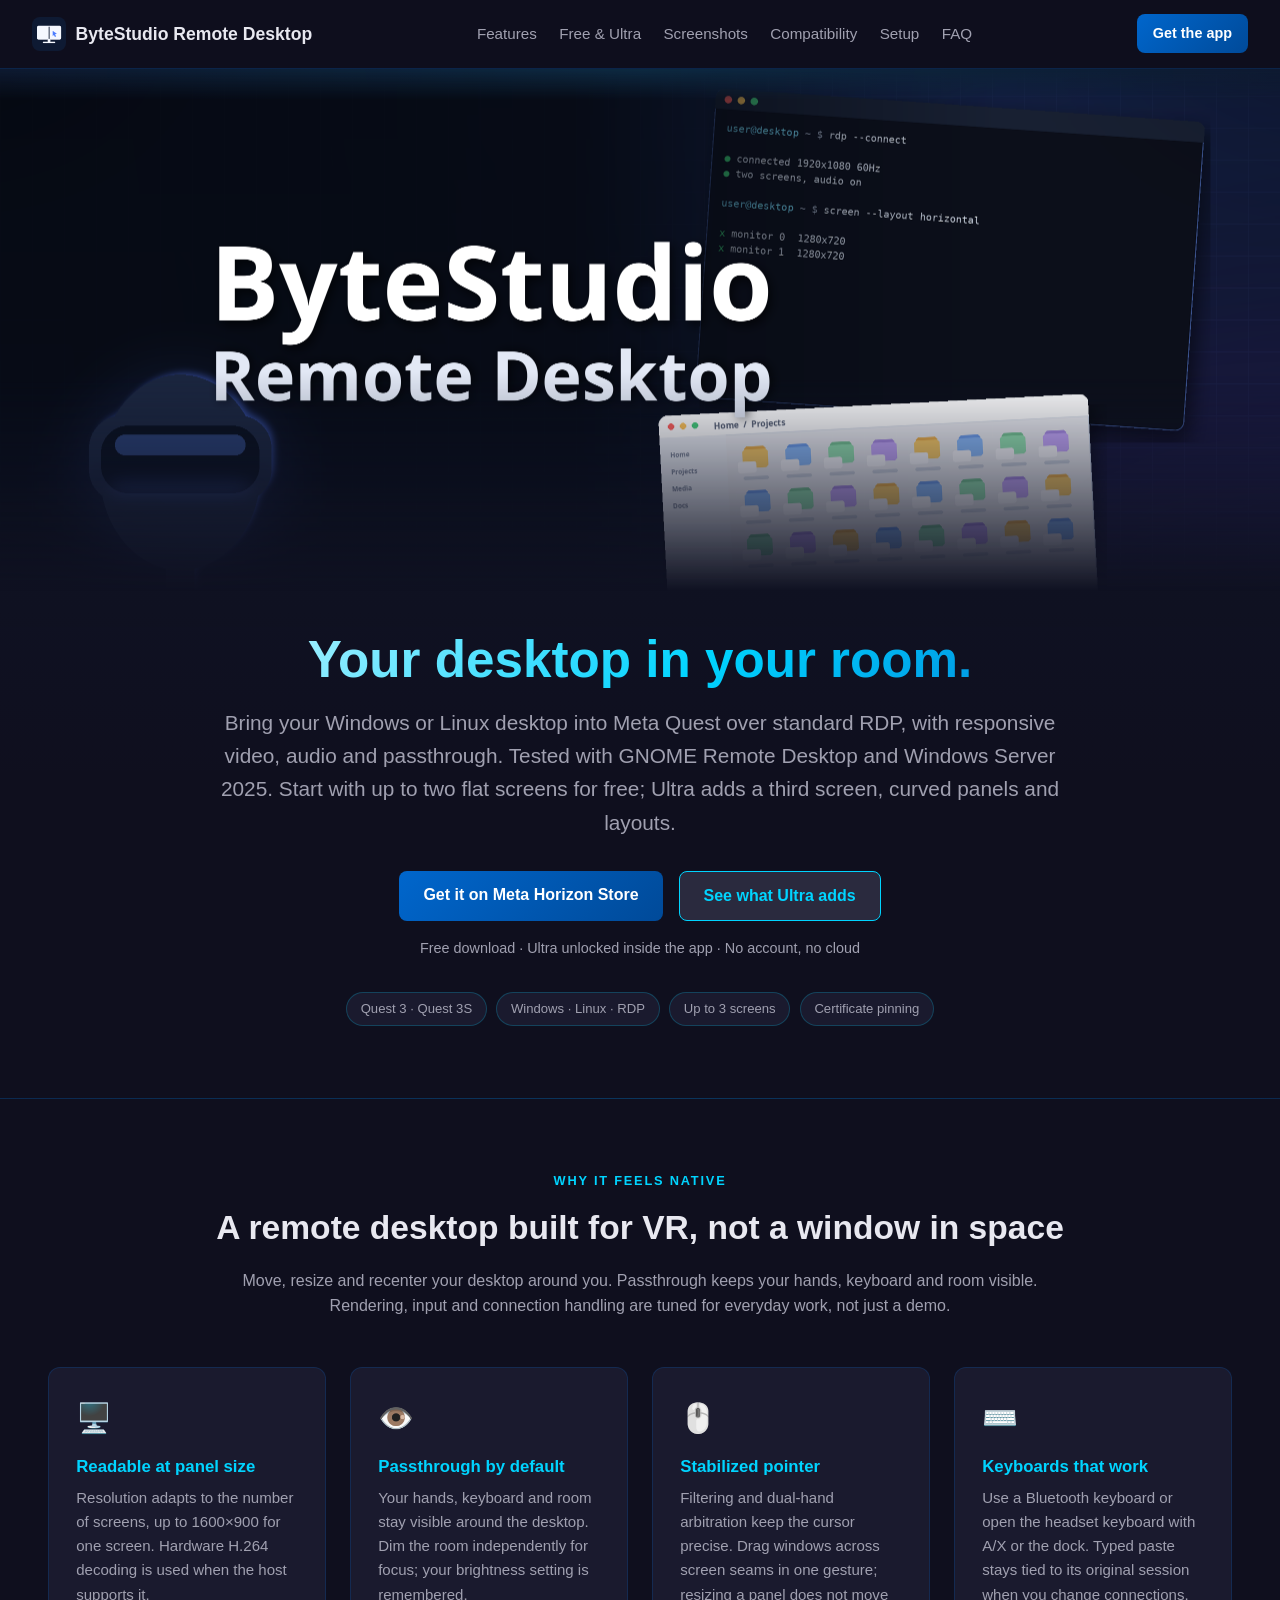
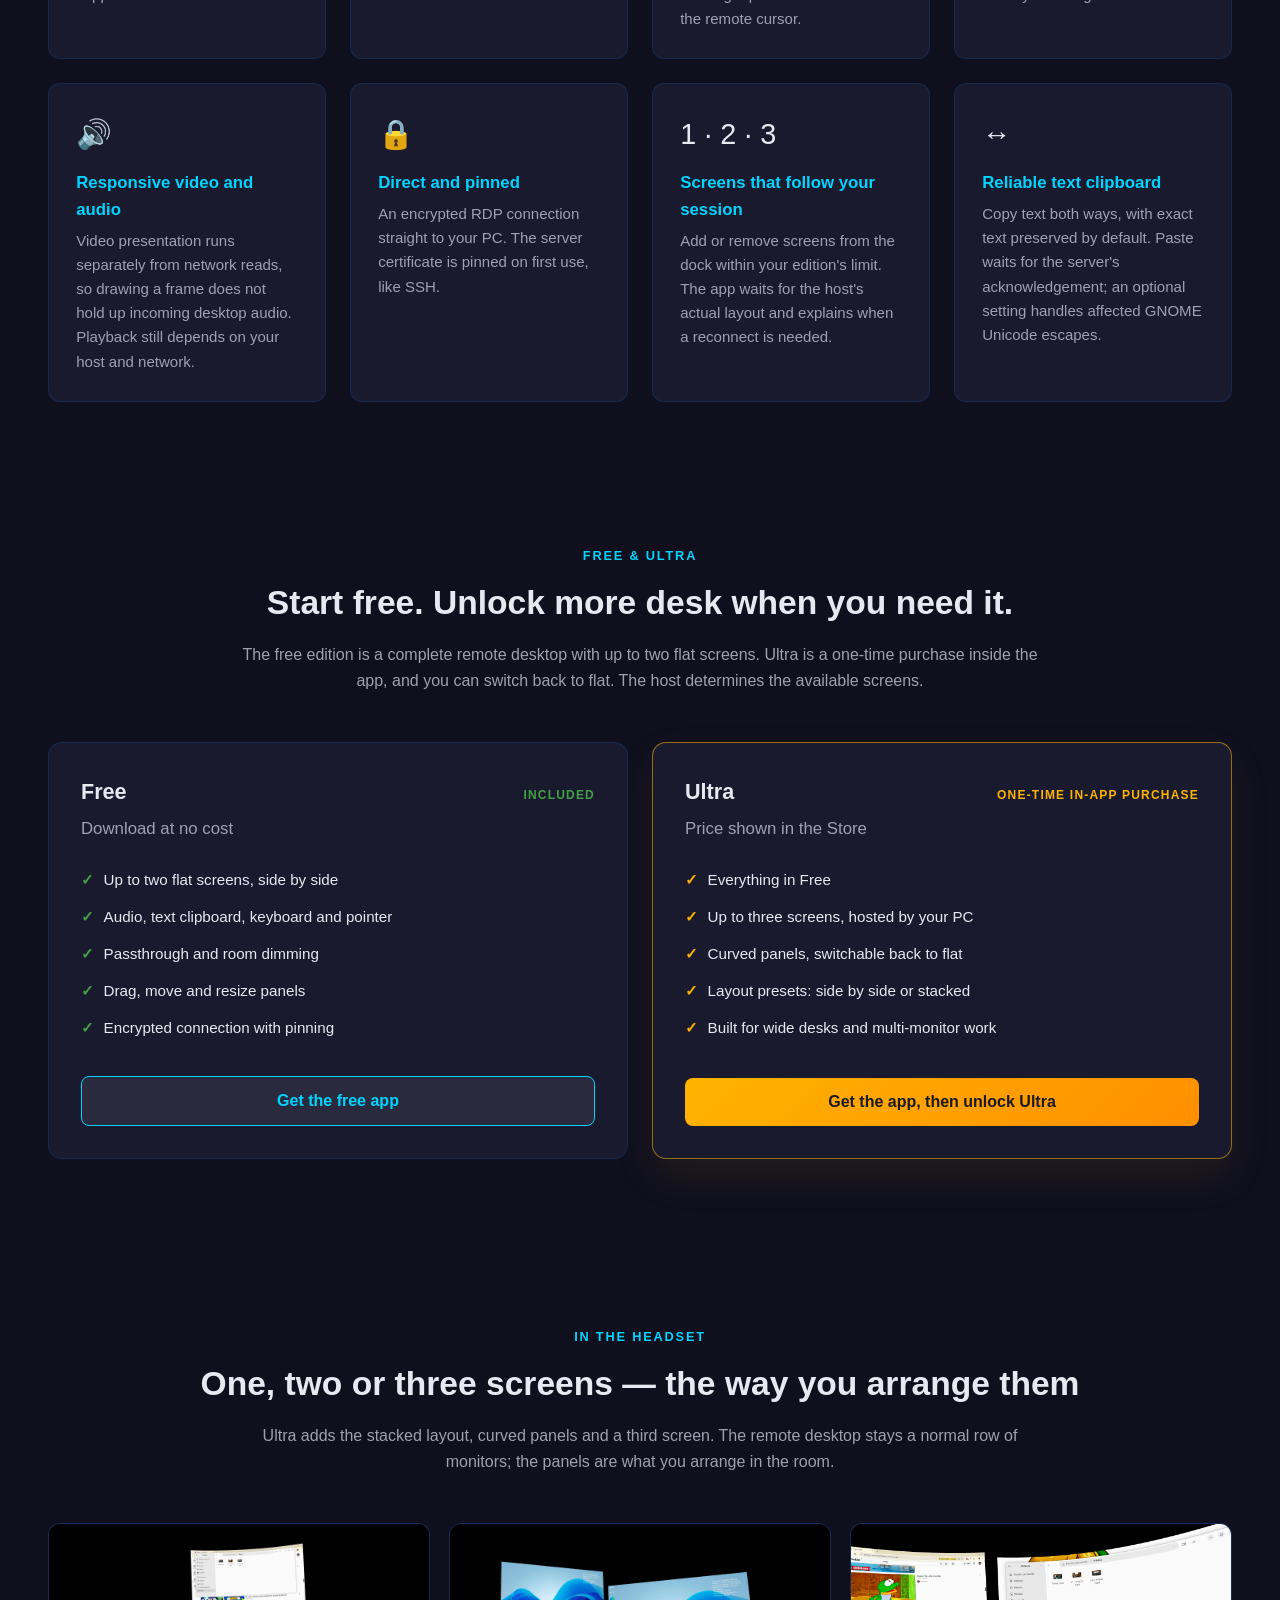
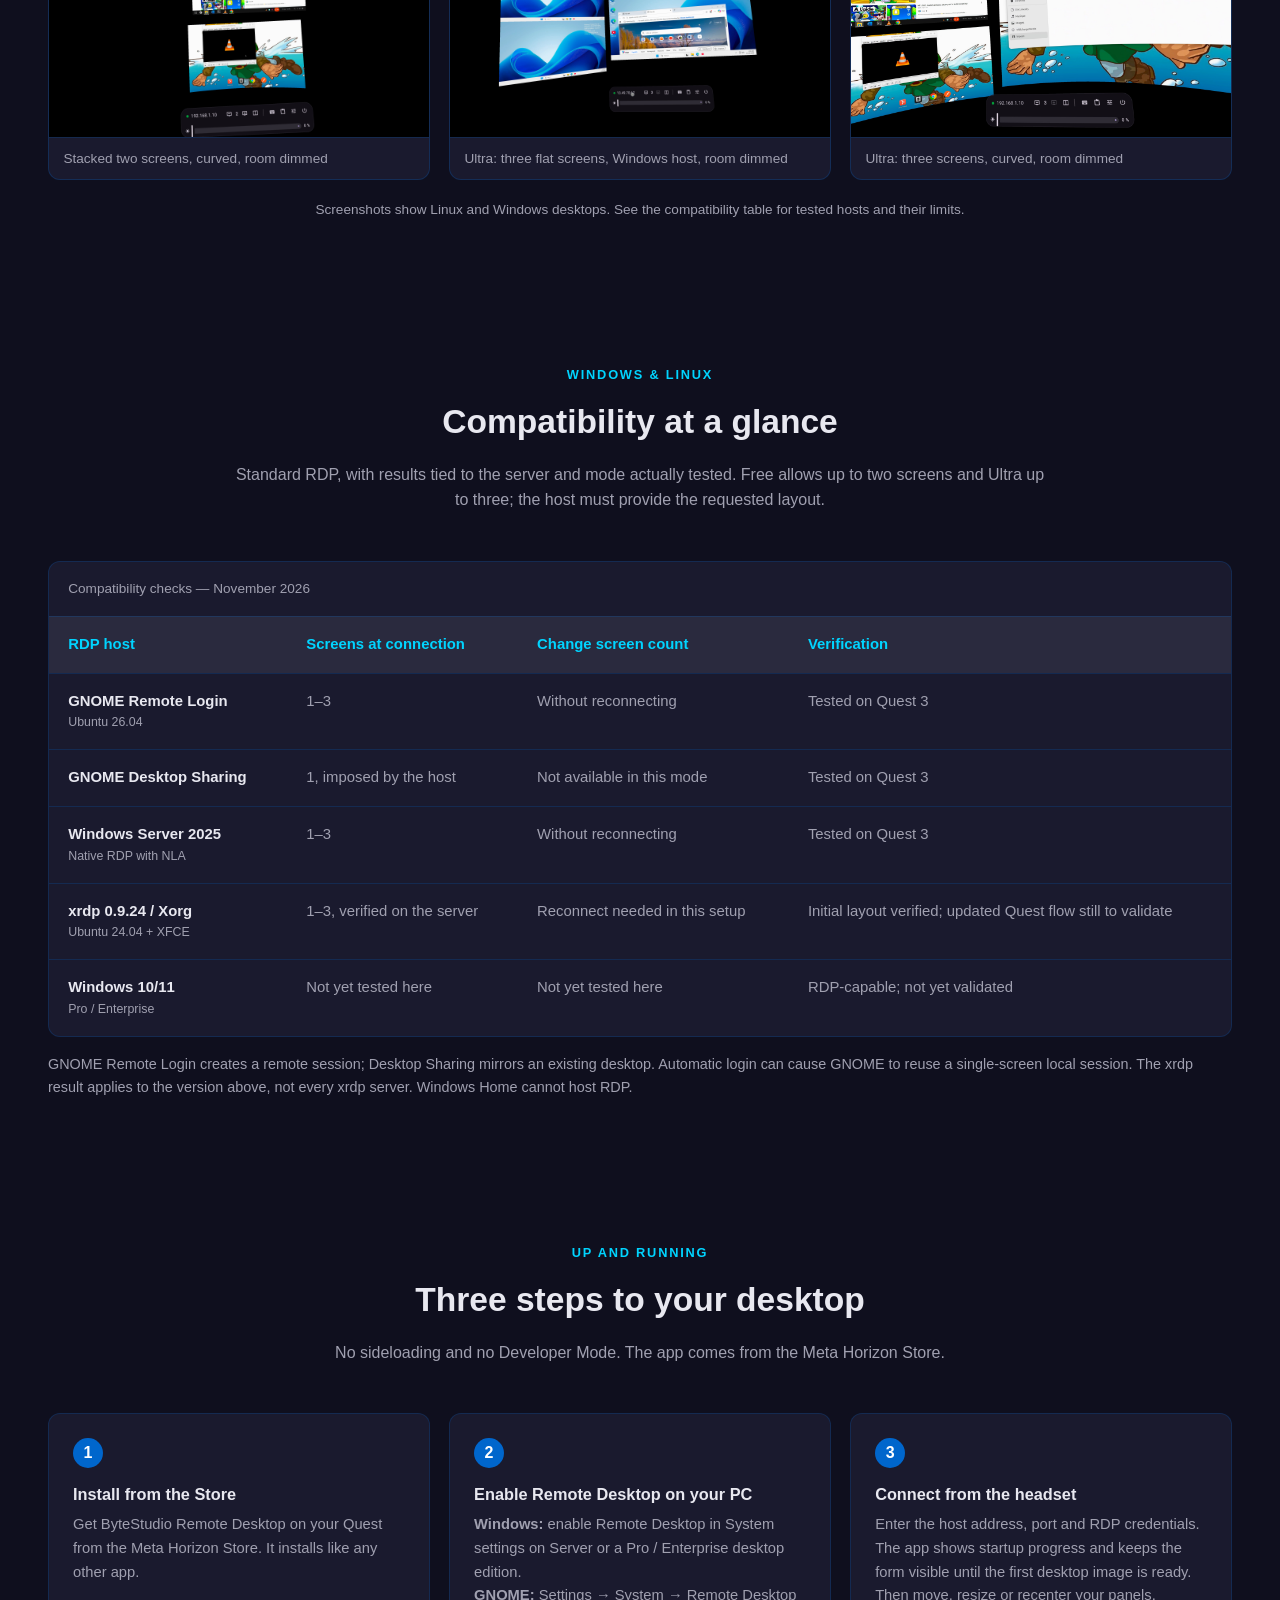
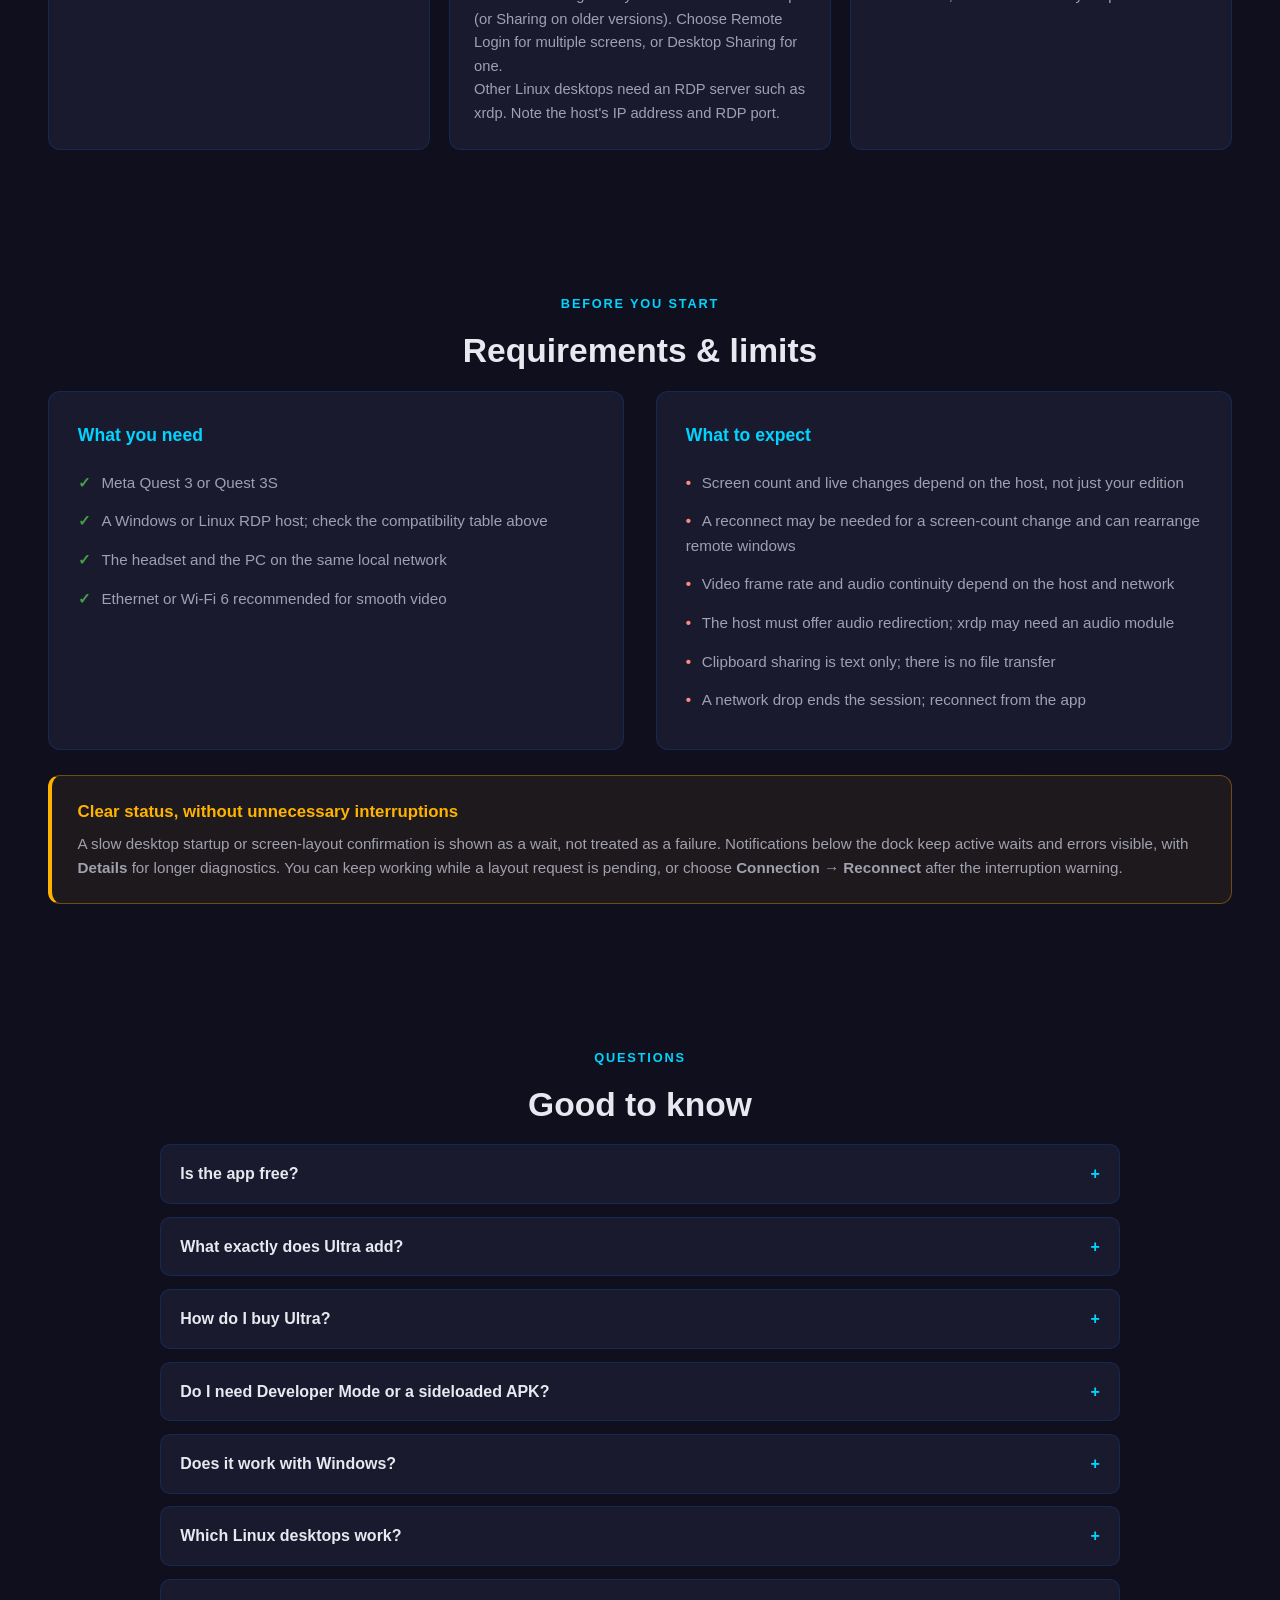
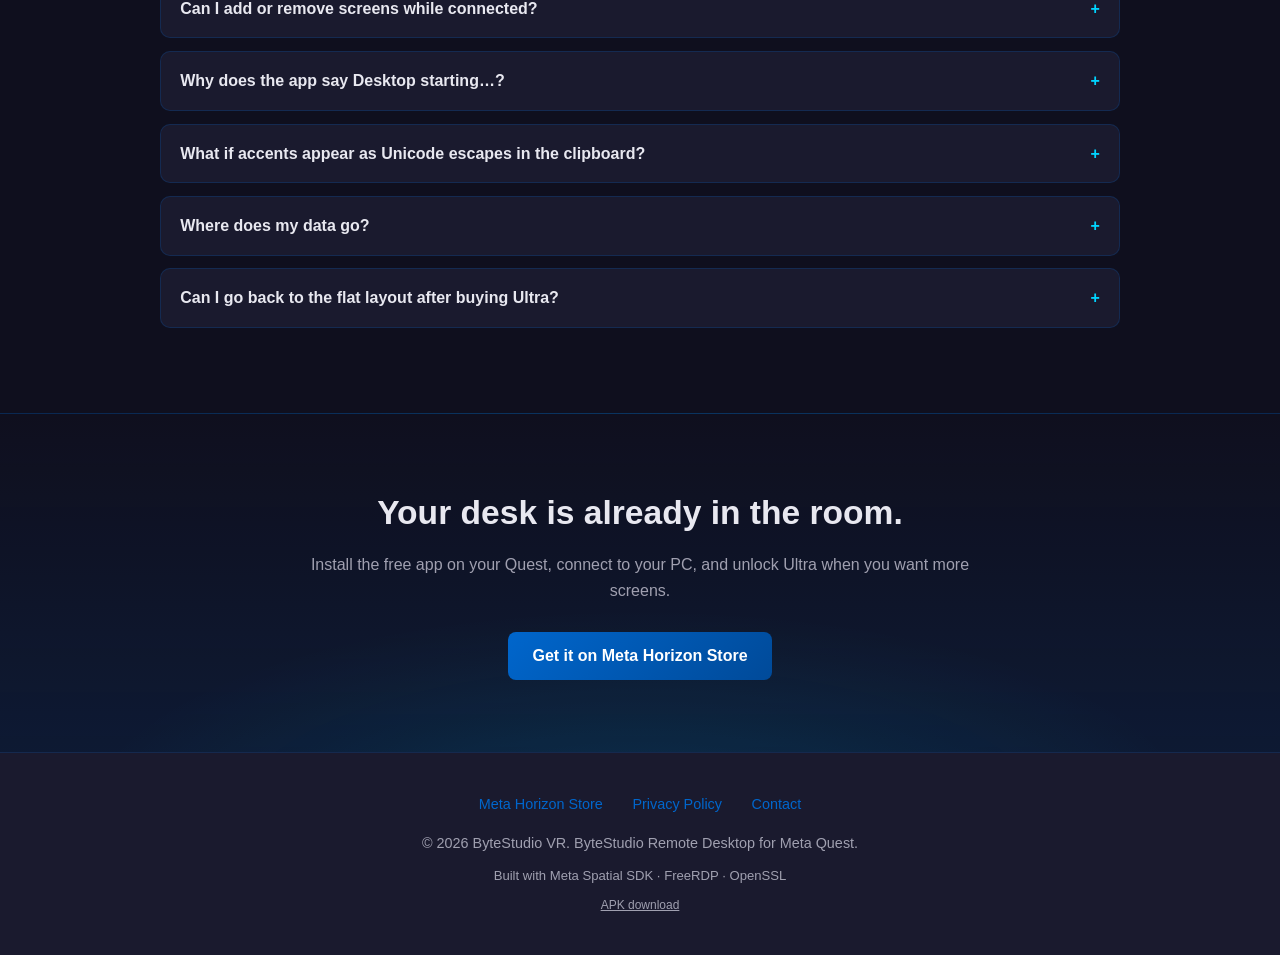
==== commit f3e279a9: "update text" ====
--- a/index.html
+++ b/index.html
@@ -4,7 +4,7 @@
   <meta charset="UTF-8">
   <meta name="viewport" content="width=device-width, initial-scale=1.0">
   <title>ByteStudio Remote Desktop — Meta Quest 3 RDP Client</title>
-  <meta name="description" content="Remote desktop app for Meta Quest 3 and 3S. Connect to a Windows or Linux RDP host on your network. Free download; Ultra adds a third screen.">
+  <meta name="description" content="Remote desktop for Meta Quest 3 and 3S. Tested with GNOME and Windows Server 2025. Up to two screens free, three with Ultra, plus audio and text clipboard.">
   <meta name="theme-color" content="#0f0f1e">
   <meta name="robots" content="index, follow, max-image-preview:large">
   <link rel="canonical" href="https://bytestudio-vr.github.io/">
@@ -16,14 +16,14 @@
   <meta property="og:locale" content="en_US">
   <meta property="og:url" content="https://bytestudio-vr.github.io/">
   <meta property="og:title" content="ByteStudio Remote Desktop for Meta Quest 3">
-  <meta property="og:description" content="Your Windows or Linux desktop, in your room. Free on the Meta Horizon Store; Ultra adds a third screen, curved panels and layouts.">
+  <meta property="og:description" content="Your Windows or Linux desktop, in your room. Tested with GNOME and Windows Server 2025, with responsive video, audio and up to three screens.">
   <meta property="og:image" content="https://bytestudio-vr.github.io/images/cover-landscape.png">
   <meta property="og:image:width" content="2560">
   <meta property="og:image:height" content="1440">
   <meta property="og:image:alt" content="ByteStudio Remote Desktop running on Meta Quest over a desk">
   <meta name="twitter:card" content="summary_large_image">
   <meta name="twitter:title" content="ByteStudio Remote Desktop for Meta Quest 3">
-  <meta name="twitter:description" content="Your Windows or Linux desktop, in your room. Free on the Meta Horizon Store; Ultra adds a third screen, curved panels and layouts.">
+  <meta name="twitter:description" content="Your Windows or Linux desktop, in your room. Tested with GNOME and Windows Server 2025, with responsive video, audio and up to three screens.">
   <meta name="twitter:image" content="https://bytestudio-vr.github.io/images/cover-landscape.png">
 
   <link rel="preload" as="image" href="images/cover-landscape.png" fetchpriority="high">
@@ -389,6 +389,48 @@
       color: var(--text-muted);
       font-size: 0.85rem;
       margin-top: 1.2rem;
+    }
+
+    /* Compatibility */
+    .compatibility-scroll {
+      overflow-x: auto;
+      background: var(--surface);
+      border: 1px solid rgba(0, 102, 204, 0.22);
+      border-radius: 12px;
+    }
+
+    .compatibility-scroll:focus-visible { outline: 2px solid var(--secondary); outline-offset: 4px; }
+
+    .compatibility-table {
+      width: 100%;
+      min-width: 680px;
+      border-collapse: collapse;
+      text-align: left;
+      font-size: 0.93rem;
+    }
+
+    .compatibility-table caption {
+      padding: 1rem 1.2rem;
+      text-align: left;
+      color: var(--text-muted);
+      font-size: 0.85rem;
+    }
+
+    .compatibility-table th, .compatibility-table td {
+      padding: 1rem 1.2rem;
+      border-top: 1px solid rgba(0, 102, 204, 0.22);
+      vertical-align: top;
+    }
+
+    .compatibility-table thead th { color: var(--secondary); background: var(--surface-light); }
+    .compatibility-table tbody th { font-weight: 600; }
+    .compatibility-table td { color: var(--text-muted); }
+    .compatibility-table small { display: block; color: var(--text-muted); font-weight: 400; }
+
+    .compatibility-note {
+      color: var(--text-muted);
+      font-size: 0.9rem;
+      margin-top: 1rem;
     }
 
     /* Setup */
@@ -608,14 +650,14 @@
         "@type": "SoftwareApplication",
         "@id": "https://bytestudio-vr.github.io/#app",
         "name": "ByteStudio Remote Desktop",
-        "description": "Remote desktop app for Meta Quest 3 and 3S. Connects over standard RDP to a Windows or Linux host on your local network, with audio, keyboard, clipboard and certificate pinning.",
+        "description": "Remote desktop app for Meta Quest 3 and 3S, tested with GNOME Remote Desktop and Windows Server 2025. Connects over standard RDP with responsive video and audio, up to three screens, text clipboard and certificate pinning.",
         "url": "https://bytestudio-vr.github.io/",
         "downloadUrl": "https://www.meta.com/experiences/1466447889876925/",
         "sameAs": "https://www.meta.com/experiences/1466447889876925/",
         "image": "https://bytestudio-vr.github.io/images/cover-landscape.png",
         "screenshot": [
-          "https://bytestudio-vr.github.io/images/ultra-01.png",
-          "https://bytestudio-vr.github.io/images/ultra-02.png",
+          "https://bytestudio-vr.github.io/images/ultra-01.jpg",
+          "https://bytestudio-vr.github.io/images/ultra-02.jpg",
           "https://bytestudio-vr.github.io/images/ultra-03.png"
         ],
         "operatingSystem": "Meta Horizon OS",
@@ -632,10 +674,14 @@
           "url": "https://bytestudio-vr.github.io/"
         },
         "featureList": [
-          "Two flat screens in the free edition",
-          "Third screen, curved panels and layout presets with Ultra",
-          "Passthrough, room dimming and stabilized pointer",
-          "Desktop audio and two-way text clipboard",
+          "Up to two flat screens in Free, three screens with Ultra, subject to host support",
+          "Curved panels and layout presets with Ultra",
+          "Passthrough, remembered room dimming and stabilized cross-screen pointer",
+          "Adaptive screen resolution and hardware H.264 decoding when supported by the host",
+          "Video presentation separate from network reads for responsive desktop audio",
+          "Two-way text clipboard with exact text preserved by default",
+          "Host-aware screen changes with confirmation and explained reconnect fallback",
+          "Desktop startup status and persistent notifications with diagnostic details",
           "Standard RDP with NLA and TLS",
           "Certificate pinning on first use"
         ]
@@ -649,7 +695,7 @@
             "name": "Is the app free?",
             "acceptedAnswer": {
               "@type": "Answer",
-              "text": "Yes. The free edition is a complete remote desktop with two flat screens. Ultra is a one-time purchase made inside the app, with no subscription."
+              "text": "Yes. The free edition is a complete remote desktop with up to two flat screens, subject to host support. Ultra is a one-time purchase made inside the app, with no subscription."
             }
           },
           {
@@ -681,7 +727,7 @@
             "name": "Does it work with Windows?",
             "acceptedAnswer": {
               "@type": "Answer",
-              "text": "In principle, yes, but Windows is not officially supported yet because we have not tested it. Windows 10/11 Pro or Enterprise exposes a standard RDP server: enable Remote Desktop in Settings, then enter the PC's IP address, username and password in the app. Home editions cannot host RDP. Treat Windows as experimental."
+              "text": "Yes. Windows Server 2025 has been tested on Quest 3 with one to three screens and screen-count changes without reconnecting. Windows 10/11 Pro or Enterprise can host RDP, but these desktop editions have not yet been tested here. Windows Home cannot host RDP. See the compatibility table for the scope of testing."
             }
           },
           {
@@ -689,7 +735,31 @@
             "name": "Which Linux desktops work?",
             "acceptedAnswer": {
               "@type": "Answer",
-              "text": "The app speaks RDP, so any Linux box with an RDP server can work. Ubuntu with GNOME Remote Desktop is the reference setup we test against. Multi-screen features depend on the host exposing Display Control."
+              "text": "GNOME Remote Desktop on Ubuntu is the reference setup tested on Quest 3. Remote Login supports multiple screens; Desktop Sharing mirrors one screen. xrdp 0.9.24 with Xorg has been verified with one to three screens at connection, but changing the screen count requires a reconnect in the tested setup. Initial multi-screen support does not require live Display Control. Other servers and versions are not automatically covered by these tests."
+            }
+          },
+          {
+            "@type": "Question",
+            "name": "Can I add or remove screens while connected?",
+            "acceptedAnswer": {
+              "@type": "Answer",
+              "text": "Use the minus and plus controls in the dock, within your edition's limit. GNOME Remote Login and Windows Server 2025 have been tested with live changes. A slow confirmation keeps the desktop usable; waiting alone does not trigger a reconnect. If the change is unavailable or interrupts the connection, the app explains the fallback and reconnects once with the requested screen count. You can also choose Connection → Reconnect, with a warning that it interrupts the session."
+            }
+          },
+          {
+            "@type": "Question",
+            "name": "Why does the app say Desktop starting…?",
+            "acceptedAnswer": {
+              "@type": "Answer",
+              "text": "Signing in and showing the first desktop image are separate steps. GNOME Remote Login can take around ten seconds to start a session. The connection form stays visible until an actual image has been presented, rather than exposing a blank panel. Waiting messages, errors and reconnect notices appear below the dock; use Details for longer diagnostics."
+            }
+          },
+          {
+            "@type": "Question",
+            "name": "What if accents appear as Unicode escapes in the clipboard?",
+            "acceptedAnswer": {
+              "@type": "Answer",
+              "text": "Text is preserved exactly by default, including literal escapes in code and JSON. Some GNOME server versions escape accented characters. For an affected host, open Compatibility and enable Decode clipboard Unicode escapes; the choice is remembered for that address and port. It applies only to text received from the server and can alter literal escapes, so leave it off on unaffected hosts. It does not repair the headset-to-server direction; that needs a server-side fix. Clipboard sharing is text only."
             }
           },
           {
@@ -726,6 +796,7 @@
       <li><a href="#features">Features</a></li>
       <li><a href="#ultra">Free &amp; Ultra</a></li>
       <li><a href="#screenshots">Screenshots</a></li>
+      <li><a href="#compatibility">Compatibility</a></li>
       <li><a href="#setup">Setup</a></li>
       <li><a href="#faq">FAQ</a></li>
     </ul>
@@ -738,9 +809,9 @@
   <div class="hero-container">
     <h1>Your desktop in your room.</h1>
     <p class="tagline">
-      ByteStudio Remote Desktop brings your Windows or Linux desktop into Meta Quest with
-      low-latency video, audio and passthrough. Any standard RDP host works — free to download,
-      and Ultra adds a third screen, curved panels and layouts.
+      Bring your Windows or Linux desktop into Meta Quest over standard RDP, with responsive
+      video, audio and passthrough. Tested with GNOME Remote Desktop and Windows Server 2025.
+      Start with up to two flat screens for free; Ultra adds a third screen, curved panels and layouts.
     </p>
     <div class="cta-buttons">
       <a class="btn btn-primary" href="https://www.meta.com/experiences/1466447889876925/" target="_blank" rel="noopener" data-umami-event="meta_store_click" data-umami-event-placement="hero">Get it on Meta Horizon Store</a>
@@ -750,7 +821,7 @@
     <div class="badges">
       <span class="badge">Quest 3 · Quest 3S</span>
       <span class="badge">Windows · Linux · RDP</span>
-      <span class="badge">H.264 hardware decoding</span>
+      <span class="badge">Up to 3 screens</span>
       <span class="badge">Certificate pinning</span>
     </div>
   </div>
@@ -760,41 +831,51 @@
   <p class="section-kicker">Why it feels native</p>
   <h2>A remote desktop built for VR, not a window in space</h2>
   <p class="section-lead">
-    The desktop is a panel you can move, resize and read. Passthrough keeps your hands, keyboard and
-    room visible, and the pointer is filtered so pointing at a small menu stays calm.
+    Move, resize and recenter your desktop around you. Passthrough keeps your hands, keyboard and
+    room visible. Rendering, input and connection handling are tuned for everyday work, not just a demo.
   </p>
 
   <div class="features-grid">
     <div class="feature-card">
       <div class="feature-icon">🖥️</div>
       <h3>Readable at panel size</h3>
-      <p>Up to 1600×900 per screen with Qualcomm H.264 decoding, sized for text rather than for a demo.</p>
+      <p>Resolution adapts to the number of screens, up to 1600×900 for one screen. Hardware H.264 decoding is used when the host supports it.</p>
     </div>
     <div class="feature-card">
       <div class="feature-icon">👁️</div>
       <h3>Passthrough by default</h3>
-      <p>Your hands, keyboard and room stay visible around the desktop. Dim the room independently when you want focus.</p>
+      <p>Your hands, keyboard and room stay visible around the desktop. Dim the room independently for focus; your brightness setting is remembered.</p>
     </div>
     <div class="feature-card">
       <div class="feature-icon">🖱️</div>
       <h3>Stabilized pointer</h3>
-      <p>Filtering and dual-hand arbitration keep the cursor precise, with drag across screens handled as one gesture.</p>
+      <p>Filtering and dual-hand arbitration keep the cursor precise. Drag windows across screen seams in one gesture; resizing a panel does not move the remote cursor.</p>
     </div>
     <div class="feature-card">
       <div class="feature-icon">⌨️</div>
       <h3>Keyboards that work</h3>
-      <p>Bluetooth keyboard, the headset virtual keyboard, and paste from the headset clipboard into the desktop.</p>
+      <p>Use a Bluetooth keyboard or open the headset keyboard with A/X or the dock. Typed paste stays tied to its original session when you change connections.</p>
     </div>
     <div class="feature-card">
       <div class="feature-icon">🔊</div>
-      <h3>Audio and clipboard</h3>
-      <p>Desktop audio plays in the headset, and text can be copied both ways between the two machines.</p>
+      <h3>Responsive video and audio</h3>
+      <p>Video presentation runs separately from network reads, so drawing a frame does not hold up incoming desktop audio. Playback still depends on your host and network.</p>
     </div>
     <div class="feature-card">
       <div class="feature-icon">🔒</div>
       <h3>Direct and pinned</h3>
       <p>An encrypted RDP connection straight to your PC. The server certificate is pinned on first use, like SSH.</p>
     </div>
+    <div class="feature-card">
+      <div class="feature-icon" aria-hidden="true">1 · 2 · 3</div>
+      <h3>Screens that follow your session</h3>
+      <p>Add or remove screens from the dock within your edition's limit. The app waits for the host's actual layout and explains when a reconnect is needed.</p>
+    </div>
+    <div class="feature-card">
+      <div class="feature-icon" aria-hidden="true">↔</div>
+      <h3>Reliable text clipboard</h3>
+      <p>Copy text both ways, with exact text preserved by default. Paste waits for the server's acknowledgement; an optional setting handles affected GNOME Unicode escapes.</p>
+    </div>
   </div>
 </section>
 
@@ -802,8 +883,8 @@
   <p class="section-kicker">Free &amp; Ultra</p>
   <h2>Start free. Unlock more desk when you need it.</h2>
   <p class="section-lead">
-    The free edition is a complete remote desktop with two flat screens. Ultra is a one-time
-    purchase inside the app, and you can switch back to flat at any time.
+    The free edition is a complete remote desktop with up to two flat screens. Ultra is a one-time
+    purchase inside the app, and you can switch back to flat. The host determines the available screens.
   </p>
 
   <div class="plans">
@@ -814,8 +895,8 @@
       </div>
       <p class="plan-price">Download at no cost</p>
       <ul>
-        <li>Two flat screens, side by side</li>
-        <li>Audio, keyboard and pointer</li>
+        <li>Up to two flat screens, side by side</li>
+        <li>Audio, text clipboard, keyboard and pointer</li>
         <li>Passthrough and room dimming</li>
         <li>Drag, move and resize panels</li>
         <li>Encrypted connection with pinning</li>
@@ -831,7 +912,7 @@
       <p class="plan-price">Price shown in the Store</p>
       <ul>
         <li>Everything in Free</li>
-        <li>A third screen, hosted by your PC</li>
+        <li>Up to three screens, hosted by your PC</li>
         <li>Curved panels, switchable back to flat</li>
         <li>Layout presets: side by side or stacked</li>
         <li>Built for wide desks and multi-monitor work</li>
@@ -851,19 +932,79 @@
 
   <div class="gallery">
     <div class="gallery-item" onclick="openModal(0)">
-      <img src="images/ultra-01.png" width="2560" height="1440" loading="lazy" alt="Two screens side by side in Meta Quest">
-      <div class="gallery-caption">Side by side — the classic layout</div>
+      <img src="images/ultra-01.jpg" width="2560" height="1440" loading="lazy" alt="Two curved screens stacked in Meta Quest with the room dimmed">
+      <div class="gallery-caption">Stacked two screens, curved, room dimmed</div>
     </div>
     <div class="gallery-item" onclick="openModal(1)">
-      <img src="images/ultra-02.png" width="2560" height="1440" loading="lazy" alt="Two screens stacked vertically in Meta Quest">
-      <div class="gallery-caption">Stacked — a taller column for documents</div>
+      <img src="images/ultra-02.jpg" width="2560" height="1440" loading="lazy" alt="Windows desktop across three flat screens in Meta Quest with the room dimmed">
+      <div class="gallery-caption">Ultra: three flat screens, Windows host, room dimmed</div>
     </div>
     <div class="gallery-item" onclick="openModal(2)">
       <img src="images/ultra-03.png" width="2560" height="1440" loading="lazy" alt="Three curved screens with the room dimmed">
       <div class="gallery-caption">Ultra: three screens, curved, room dimmed</div>
     </div>
   </div>
-  <p class="gallery-note">Screenshots show an Ubuntu host. The app connects to any standard RDP server, Windows included.</p>
+  <p class="gallery-note">Screenshots show Linux and Windows desktops. See the compatibility table for tested hosts and their limits.</p>
+</section>
+
+<section id="compatibility">
+  <p class="section-kicker">Windows &amp; Linux</p>
+  <h2 id="compatibility-heading">Compatibility at a glance</h2>
+  <p class="section-lead">
+    Standard RDP, with results tied to the server and mode actually tested. Free allows up to two
+    screens and Ultra up to three; the host must provide the requested layout.
+  </p>
+
+  <div class="compatibility-scroll" tabindex="0" role="region" aria-labelledby="compatibility-heading">
+    <table class="compatibility-table">
+      <caption>Compatibility checks — November 2026</caption>
+      <thead>
+        <tr>
+          <th scope="col">RDP host</th>
+          <th scope="col">Screens at connection</th>
+          <th scope="col">Change screen count</th>
+          <th scope="col">Verification</th>
+        </tr>
+      </thead>
+      <tbody>
+        <tr>
+          <th scope="row">GNOME Remote Login<small>Ubuntu 26.04</small></th>
+          <td>1–3</td>
+          <td>Without reconnecting</td>
+          <td>Tested on Quest 3</td>
+        </tr>
+        <tr>
+          <th scope="row">GNOME Desktop Sharing</th>
+          <td>1, imposed by the host</td>
+          <td>Not available in this mode</td>
+          <td>Tested on Quest 3</td>
+        </tr>
+        <tr>
+          <th scope="row">Windows Server 2025<small>Native RDP with NLA</small></th>
+          <td>1–3</td>
+          <td>Without reconnecting</td>
+          <td>Tested on Quest 3</td>
+        </tr>
+        <tr>
+          <th scope="row">xrdp 0.9.24 / Xorg<small>Ubuntu 24.04 + XFCE</small></th>
+          <td>1–3, verified on the server</td>
+          <td>Reconnect needed in this setup</td>
+          <td>Initial layout verified; updated Quest flow still to validate</td>
+        </tr>
+        <tr>
+          <th scope="row">Windows 10/11<small>Pro / Enterprise</small></th>
+          <td>Not yet tested here</td>
+          <td>Not yet tested here</td>
+          <td>RDP-capable; not yet validated</td>
+        </tr>
+      </tbody>
+    </table>
+  </div>
+  <p class="compatibility-note">
+    GNOME Remote Login creates a remote session; Desktop Sharing mirrors an existing desktop.
+    Automatic login can cause GNOME to reuse a single-screen local session. The xrdp result applies
+    to the version above, not every xrdp server. Windows Home cannot host RDP.
+  </p>
 </section>
 
 <section id="setup">
@@ -879,16 +1020,16 @@
     <div class="step">
       <h3>Enable Remote Desktop on your PC</h3>
       <p>
-        <strong>Windows 10/11 Pro or Enterprise:</strong> Settings → System → Remote Desktop, turn it
-        on. Home editions cannot host RDP.<br>
-        <strong>Linux:</strong> GNOME Settings → Sharing → Remote Desktop, turn it on and set a
-        username and password.<br>
-        In both cases, note the PC's local IP address.
+        <strong>Windows:</strong> enable Remote Desktop in System settings on Server or a
+        Pro / Enterprise desktop edition.<br>
+        <strong>GNOME:</strong> Settings → System → Remote Desktop (or Sharing on older versions).
+        Choose Remote Login for multiple screens, or Desktop Sharing for one.<br>
+        Other Linux desktops need an RDP server such as xrdp. Note the host's IP address and RDP port.
       </p>
     </div>
     <div class="step">
       <h3>Connect from the headset</h3>
-      <p>Open the app, enter the IP address, username and password, then connect. Your desktop appears as a panel you can move and resize.</p>
+      <p>Enter the host address, port and RDP credentials. The app shows startup progress and keeps the form visible until the first desktop image is ready. Then move, resize or recenter your panels.</p>
     </div>
   </div>
 </section>
@@ -902,7 +1043,7 @@
       <h3>What you need</h3>
       <ul>
         <li>Meta Quest 3 or Quest 3S</li>
-        <li>Windows 10/11 Pro or Enterprise with Remote Desktop enabled, or a Linux RDP host</li>
+        <li>A Windows or Linux RDP host; check the compatibility table above</li>
         <li>The headset and the PC on the same local network</li>
         <li>Ethernet or Wi-Fi 6 recommended for smooth video</li>
       </ul>
@@ -910,10 +1051,10 @@
     <div class="requirement-col">
       <h3>What to expect</h3>
       <ul class="limitation">
-        <li>Any standard RDP server; Ubuntu GNOME is the reference setup we test against</li>
-        <li>Windows 10/11 Pro is expected to work and to expose Display Control, but it is unverified</li>
-        <li>On Linux, multi-screen depends on the host exposing Display Control</li>
-        <li>Frame rate follows the host, around 30 fps on GNOME</li>
+        <li>Screen count and live changes depend on the host, not just your edition</li>
+        <li>A reconnect may be needed for a screen-count change and can rearrange remote windows</li>
+        <li>Video frame rate and audio continuity depend on the host and network</li>
+        <li>The host must offer audio redirection; xrdp may need an audio module</li>
         <li>Clipboard sharing is text only; there is no file transfer</li>
         <li>A network drop ends the session; reconnect from the app</li>
       </ul>
@@ -921,13 +1062,12 @@
   </div>
 
   <div class="callout">
-    <h3>Windows is experimental for now</h3>
+    <h3>Clear status, without unnecessary interruptions</h3>
     <p>
-      The app speaks standard RDP, and Windows 10/11 Pro or Enterprise exposes an RDP server, so it
-      is expected to work. We have not officially tested Windows yet, so treat it as experimental
-      until it is validated. If you try it, tell us what happened — Windows version, app version,
-      and whether the third screen appeared:
-      <a href="mailto:bytestudio.rdp@gmail.com?subject=Windows%20test%20feedback%20%E2%80%94%20ByteStudio%20Remote%20Desktop">bytestudio.rdp@gmail.com</a>.
+      A slow desktop startup or screen-layout confirmation is shown as a wait, not treated as a
+      failure. Notifications below the dock keep active waits and errors visible, with
+      <strong>Details</strong> for longer diagnostics. You can keep working while a layout request
+      is pending, or choose <strong>Connection → Reconnect</strong> after the interruption warning.
     </p>
   </div>
 </section>
@@ -939,7 +1079,7 @@
   <div class="faq">
     <details>
       <summary>Is the app free?</summary>
-      <p>Yes. The free edition is a complete remote desktop with two flat screens. Ultra is a one-time purchase made inside the app, with no subscription.</p>
+      <p>Yes. The free edition is a complete remote desktop with up to two flat screens, subject to host support. Ultra is a one-time purchase made inside the app, with no subscription.</p>
     </details>
     <details>
       <summary>What exactly does Ultra add?</summary>
@@ -955,11 +1095,23 @@
     </details>
     <details>
       <summary>Does it work with Windows?</summary>
-      <p>In principle, yes, but Windows is not officially supported yet because we have not tested it. Windows 10/11 Pro or Enterprise exposes a standard RDP server: enable Remote Desktop in Settings, then enter the PC's IP address, username and password in the app. Home editions cannot host RDP. Treat Windows as experimental, and if you try it, send us feedback at <a href="mailto:bytestudio.rdp@gmail.com?subject=Windows%20test%20feedback%20%E2%80%94%20ByteStudio%20Remote%20Desktop">bytestudio.rdp@gmail.com</a>, including whether the third screen appeared.</p>
+      <p>Yes. Windows Server 2025 has been tested on Quest 3 with one to three screens and screen-count changes without reconnecting. Windows 10/11 Pro or Enterprise can host RDP, but these desktop editions have not yet been tested here. Windows Home cannot host RDP. See the compatibility table for the scope of testing.</p>
     </details>
     <details>
       <summary>Which Linux desktops work?</summary>
-      <p>The app speaks RDP, so any Linux box with an RDP server can work. Ubuntu with GNOME Remote Desktop is the reference setup we test against. Multi-screen features depend on the host exposing Display Control.</p>
+      <p>GNOME Remote Desktop on Ubuntu is the reference setup tested on Quest 3. Remote Login supports multiple screens; Desktop Sharing mirrors one screen. xrdp 0.9.24 with Xorg has been verified with one to three screens at connection, but changing the screen count requires a reconnect in the tested setup. Initial multi-screen support does not require live Display Control. Other servers and versions are not automatically covered by these tests.</p>
+    </details>
+    <details>
+      <summary>Can I add or remove screens while connected?</summary>
+      <p>Use the minus and plus controls in the dock, within your edition's limit. GNOME Remote Login and Windows Server 2025 have been tested with live changes. A slow confirmation keeps the desktop usable; waiting alone does not trigger a reconnect. If the change is unavailable or interrupts the connection, the app explains the fallback and reconnects once with the requested screen count. You can also choose Connection → Reconnect, with a warning that it interrupts the session.</p>
+    </details>
+    <details>
+      <summary>Why does the app say Desktop starting…?</summary>
+      <p>Signing in and showing the first desktop image are separate steps. GNOME Remote Login can take around ten seconds to start a session. The connection form stays visible until an actual image has been presented, rather than exposing a blank panel. Waiting messages, errors and reconnect notices appear below the dock; use Details for longer diagnostics.</p>
+    </details>
+    <details>
+      <summary>What if accents appear as Unicode escapes in the clipboard?</summary>
+      <p>Text is preserved exactly by default, including literal escapes in code and JSON. Some GNOME server versions escape accented characters. For an affected host, open Compatibility and enable Decode clipboard Unicode escapes; the choice is remembered for that address and port. It applies only to text received from the server and can alter literal escapes, so leave it off on unaffected hosts. It does not repair the headset-to-server direction; that needs a server-side fix. Clipboard sharing is text only.</p>
     </details>
     <details>
       <summary>Where does my data go?</summary>
@@ -1000,8 +1152,8 @@
 
 <script>
   const screenshots = [
-    'images/ultra-01.png',
-    'images/ultra-02.png',
+    'images/ultra-01.jpg',
+    'images/ultra-02.jpg',
     'images/ultra-03.png'
   ];
   let currentSlide = 0;
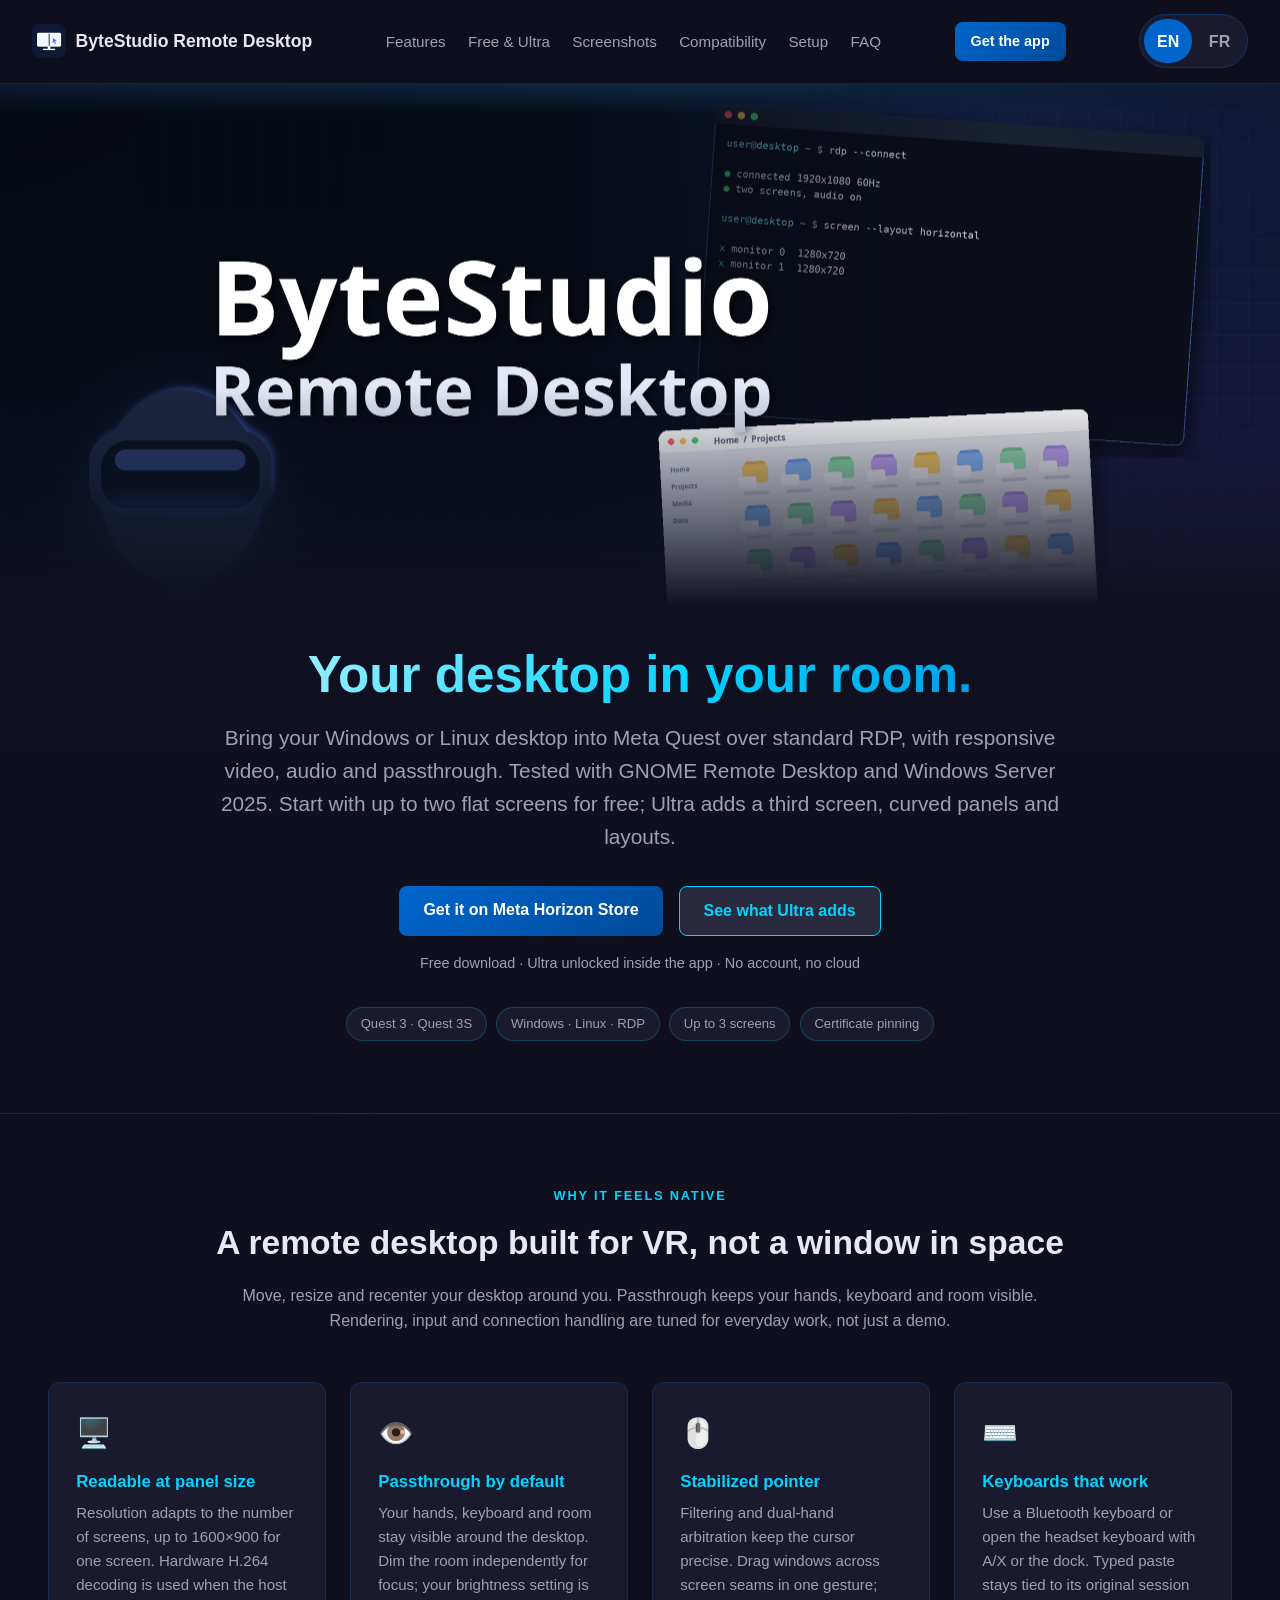
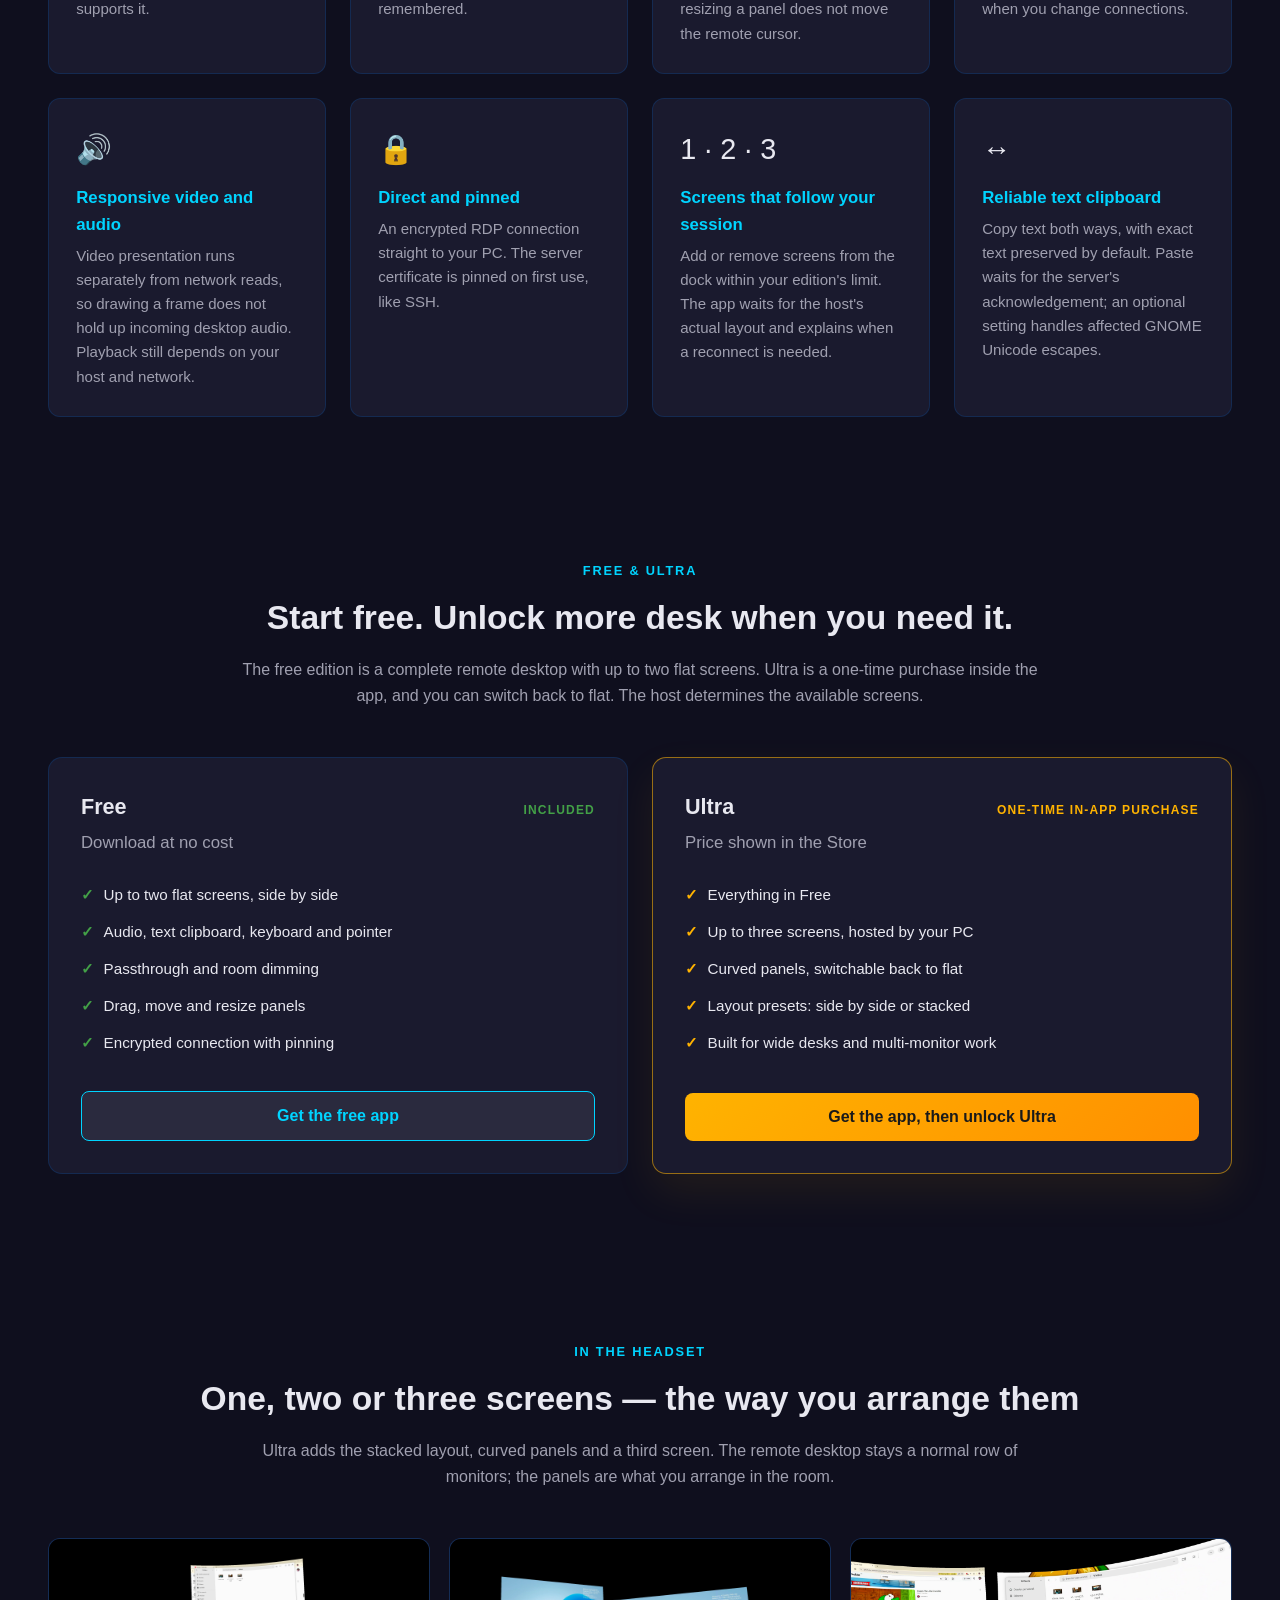
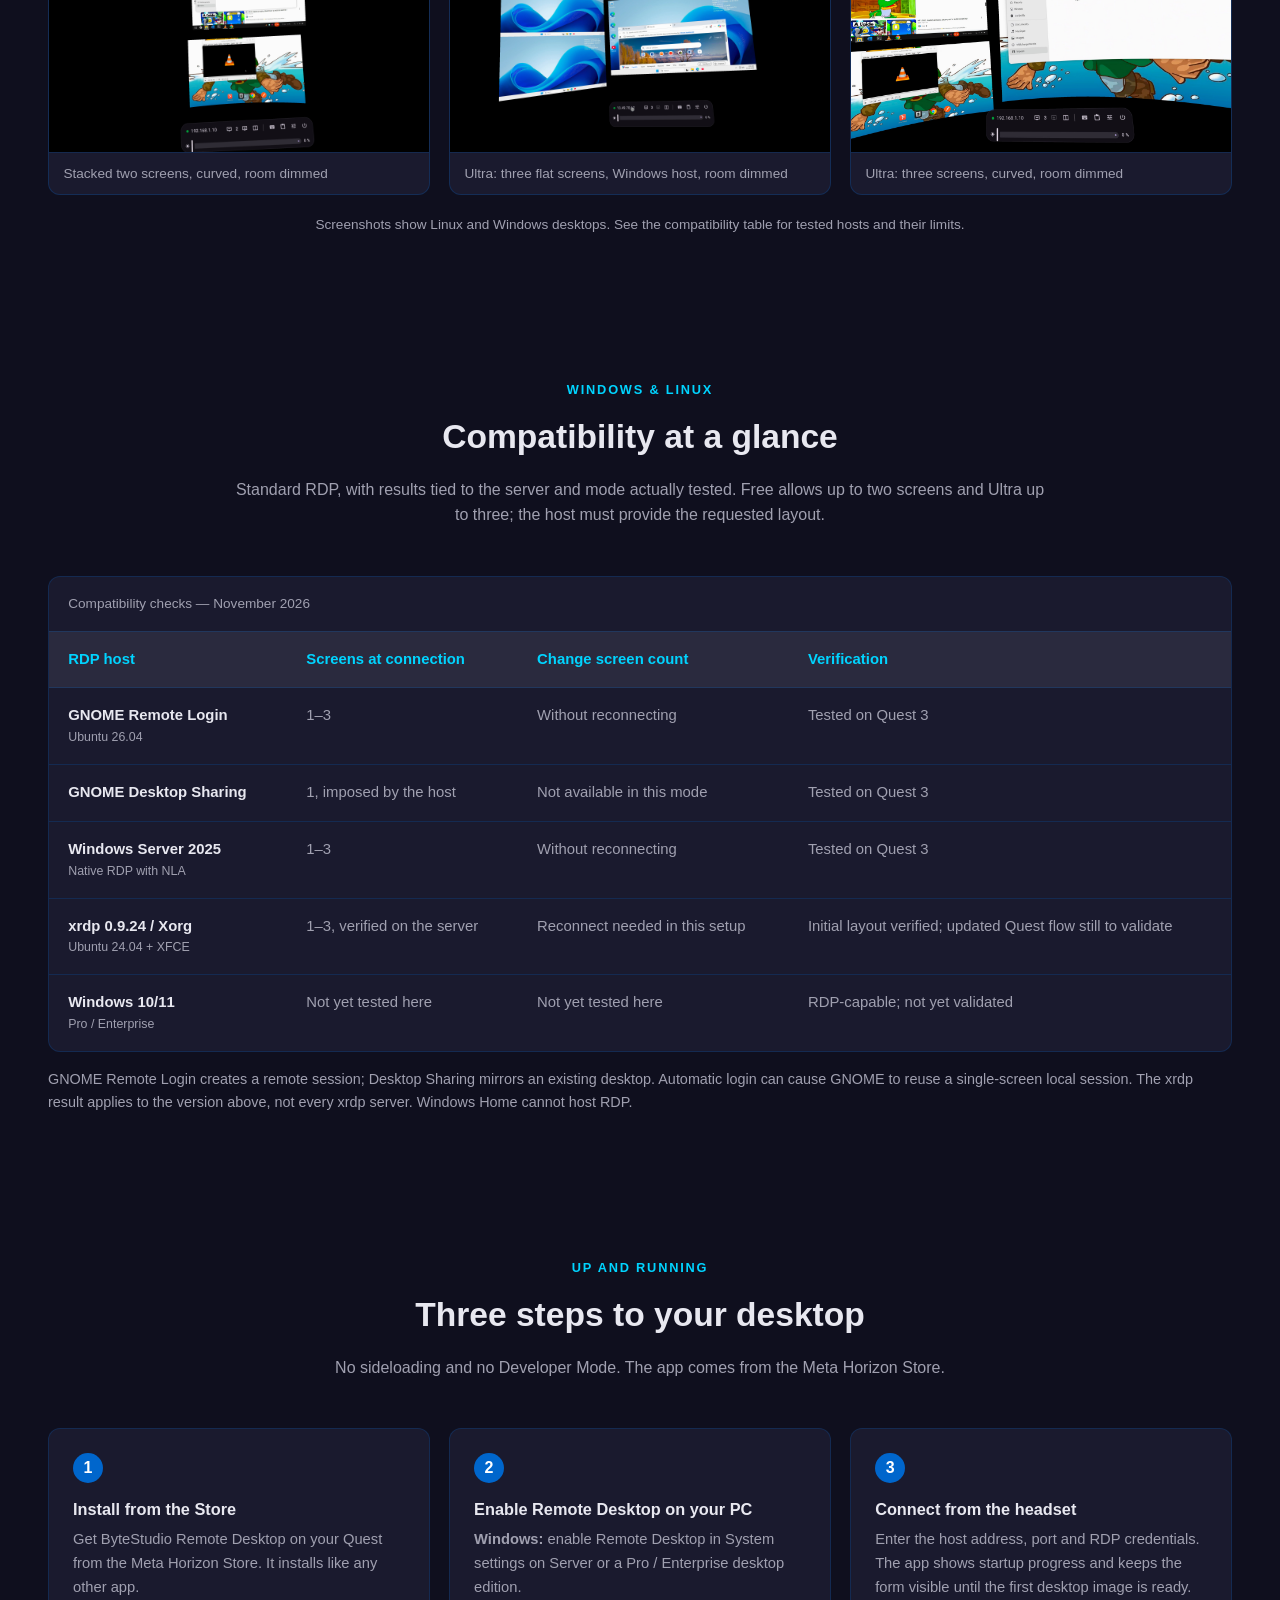
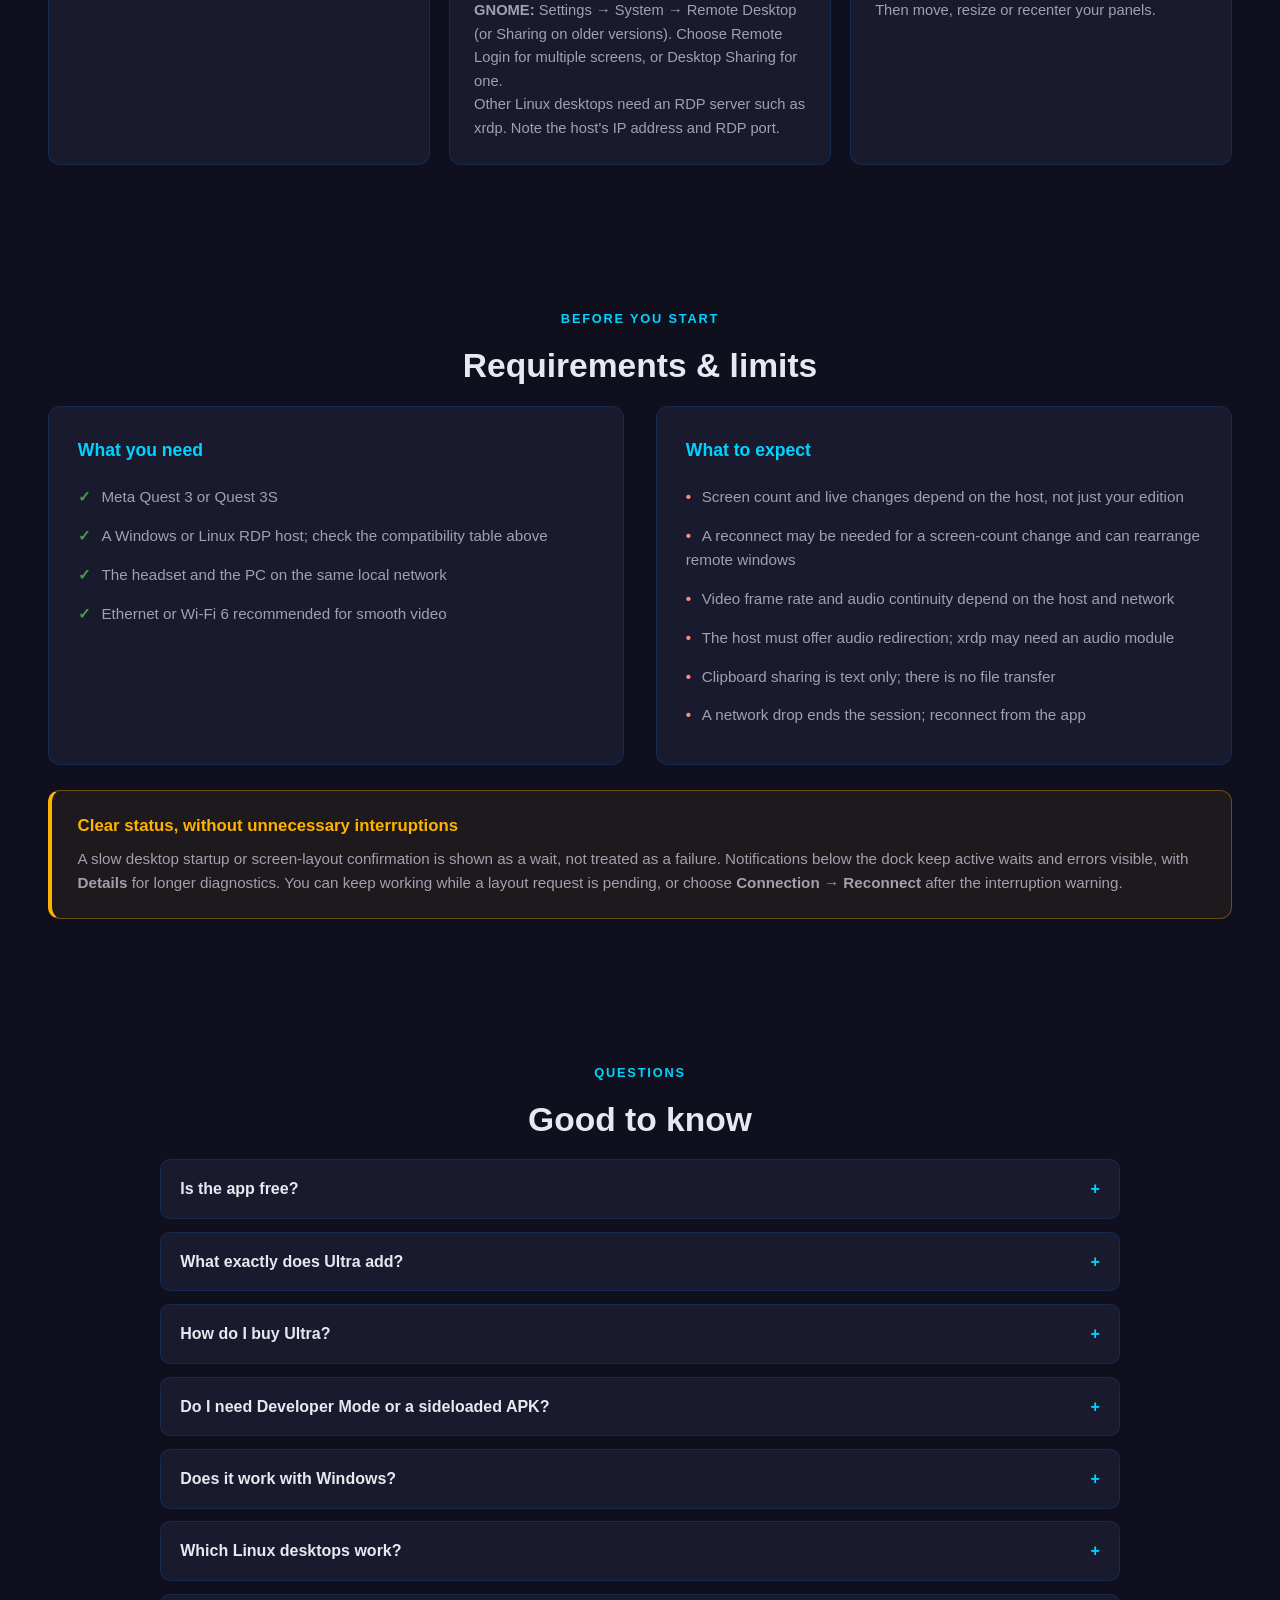
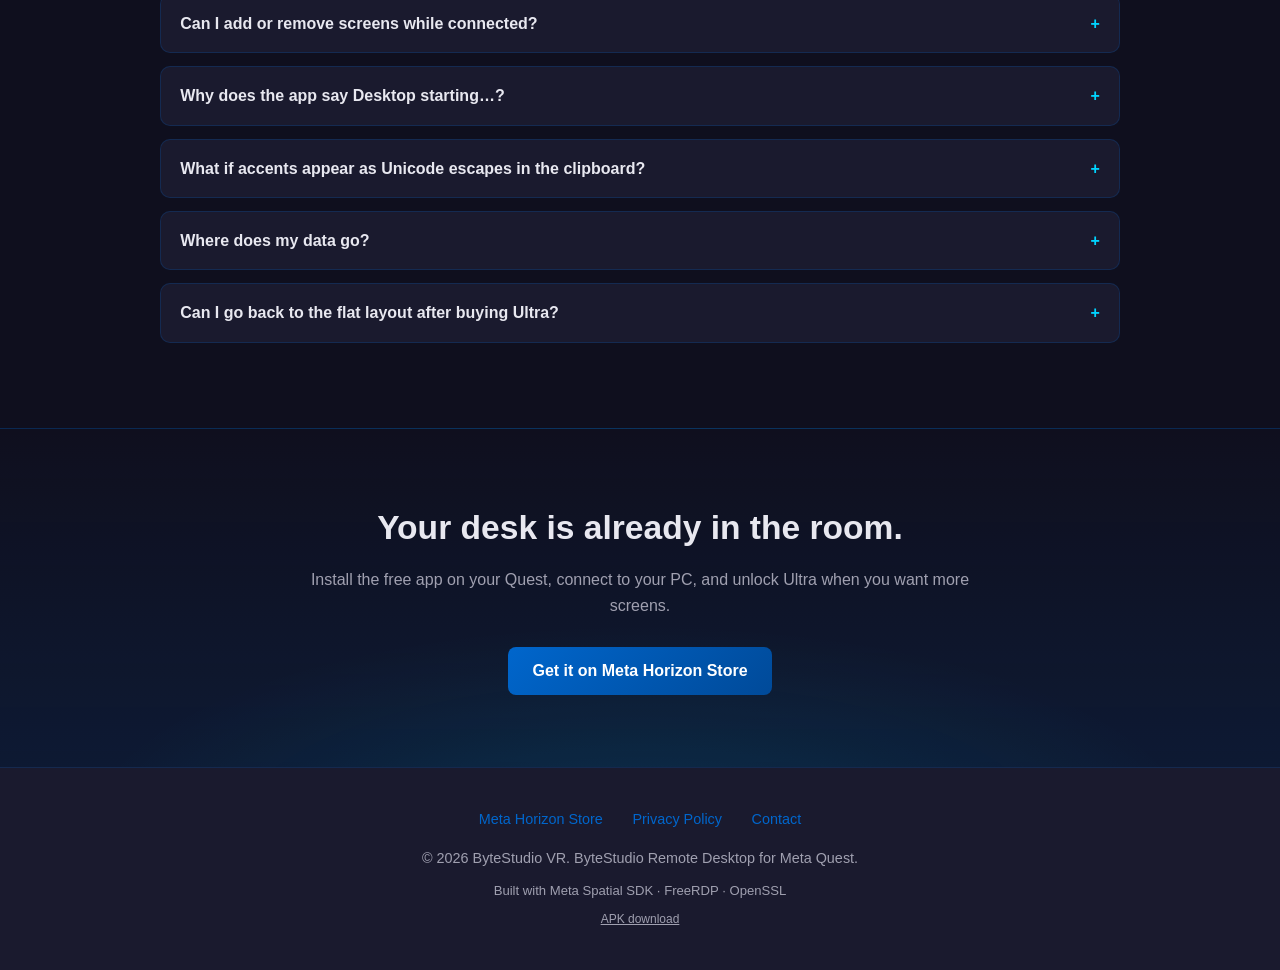
==== commit 8d0a2816: "update text DUC" ====
--- a/index.html
+++ b/index.html
@@ -3,8 +3,8 @@
 <head>
   <meta charset="UTF-8">
   <meta name="viewport" content="width=device-width, initial-scale=1.0">
-  <title>ByteStudio Remote Desktop — Meta Quest 3 RDP Client</title>
-  <meta name="description" content="Remote desktop for Meta Quest 3 and 3S. Tested with GNOME and Windows Server 2025. Up to two screens free, three with Ultra, plus audio and text clipboard.">
+  <title data-i18n="index.title">ByteStudio Remote Desktop — Meta Quest 3 RDP Client</title>
+  <meta name="description" content="Remote desktop for Meta Quest 3 and 3S. Tested with GNOME and Windows Server 2025. Up to two screens free, three with Ultra, plus audio and text clipboard." data-i18n="index.description" data-i18n-attr="content">
   <meta name="theme-color" content="#0f0f1e">
   <meta name="robots" content="index, follow, max-image-preview:large">
   <link rel="canonical" href="https://bytestudio-vr.github.io/">
@@ -13,22 +13,24 @@
 
   <meta property="og:type" content="website">
   <meta property="og:site_name" content="ByteStudio VR">
-  <meta property="og:locale" content="en_US">
+  <meta property="og:locale" content="en_US" data-i18n="index.locale" data-i18n-attr="content">
   <meta property="og:url" content="https://bytestudio-vr.github.io/">
-  <meta property="og:title" content="ByteStudio Remote Desktop for Meta Quest 3">
-  <meta property="og:description" content="Your Windows or Linux desktop, in your room. Tested with GNOME and Windows Server 2025, with responsive video, audio and up to three screens.">
+  <meta property="og:title" content="ByteStudio Remote Desktop for Meta Quest 3" data-i18n="index.socialTitle" data-i18n-attr="content">
+  <meta property="og:description" content="Your Windows or Linux desktop, in your room. Tested with GNOME and Windows Server 2025, with responsive video, audio and up to three screens." data-i18n="index.socialDescription" data-i18n-attr="content">
   <meta property="og:image" content="https://bytestudio-vr.github.io/images/cover-landscape.png">
   <meta property="og:image:width" content="2560">
   <meta property="og:image:height" content="1440">
-  <meta property="og:image:alt" content="ByteStudio Remote Desktop running on Meta Quest over a desk">
+  <meta property="og:image:alt" content="ByteStudio Remote Desktop running on Meta Quest over a desk" data-i18n="images.cover" data-i18n-attr="content">
   <meta name="twitter:card" content="summary_large_image">
-  <meta name="twitter:title" content="ByteStudio Remote Desktop for Meta Quest 3">
-  <meta name="twitter:description" content="Your Windows or Linux desktop, in your room. Tested with GNOME and Windows Server 2025, with responsive video, audio and up to three screens.">
+  <meta name="twitter:title" content="ByteStudio Remote Desktop for Meta Quest 3" data-i18n="index.socialTitle" data-i18n-attr="content">
+  <meta name="twitter:description" content="Your Windows or Linux desktop, in your room. Tested with GNOME and Windows Server 2025, with responsive video, audio and up to three screens." data-i18n="index.socialDescription" data-i18n-attr="content">
   <meta name="twitter:image" content="https://bytestudio-vr.github.io/images/cover-landscape.png">
 
   <link rel="preload" as="image" href="images/cover-landscape.png" fetchpriority="high">
 
   <script defer src="analytics.js"></script>
+  <link rel="stylesheet" href="i18n.css">
+  <script defer src="i18n.js"></script>
 
   <style>
     * { margin: 0; padding: 0; box-sizing: border-box; }
@@ -75,6 +77,7 @@
       justify-content: space-between;
       align-items: center;
       gap: 1rem;
+      flex-wrap: wrap;
     }
 
     .logo {
@@ -88,7 +91,7 @@
       white-space: nowrap;
     }
 
-    .logo img { width: 34px; height: 34px; border-radius: 8px; }
+    .logo img { width: 34px; height: 34px; border-radius: 8px; flex-shrink: 0; }
 
     .nav-links {
       display: flex;
@@ -285,7 +288,7 @@
     /* Plans */
     .plans {
       display: grid;
-      grid-template-columns: repeat(auto-fit, minmax(300px, 1fr));
+      grid-template-columns: repeat(auto-fit, minmax(min(300px, 100%), 1fr));
       gap: 1.5rem;
       align-items: stretch;
       margin-bottom: 1.5rem;
@@ -632,6 +635,7 @@
     .modal-next { right: 8px; }
 
     @media (max-width: 820px) {
+      .logo { white-space: normal; }
       .nav-links { display: none; }
       .nav-cta { display: none; }
       .requirements { grid-template-columns: 1fr; }
@@ -642,7 +646,7 @@
     }
   </style>
 
-  <script type="application/ld+json">
+  <script type="application/ld+json" data-site-schema>
   {
     "@context": "https://schema.org",
     "@graph": [
@@ -793,44 +797,48 @@
       <span>ByteStudio Remote Desktop</span>
     </a>
     <ul class="nav-links">
-      <li><a href="#features">Features</a></li>
-      <li><a href="#ultra">Free &amp; Ultra</a></li>
-      <li><a href="#screenshots">Screenshots</a></li>
-      <li><a href="#compatibility">Compatibility</a></li>
-      <li><a href="#setup">Setup</a></li>
+      <li><a href="#features" data-i18n="nav.features">Features</a></li>
+      <li><a href="#ultra" data-i18n="nav.editions">Free &amp; Ultra</a></li>
+      <li><a href="#screenshots" data-i18n="nav.screenshots">Screenshots</a></li>
+      <li><a href="#compatibility" data-i18n="nav.compatibility">Compatibility</a></li>
+      <li><a href="#setup" data-i18n="nav.setup">Setup</a></li>
       <li><a href="#faq">FAQ</a></li>
     </ul>
-    <a class="btn btn-primary btn-small nav-cta" href="https://www.meta.com/experiences/1466447889876925/" target="_blank" rel="noopener" data-umami-event="meta_store_click" data-umami-event-placement="navigation">Get the app</a>
+    <a class="btn btn-primary btn-small nav-cta" href="https://www.meta.com/experiences/1466447889876925/" target="_blank" rel="noopener" data-umami-event="meta_store_click" data-umami-event-placement="navigation" data-i18n="cta.getApp">Get the app</a>
+    <div class="language-switch" role="group" aria-label="Language / Langue" hidden>
+      <button type="button" data-language-button="en" lang="en" aria-label="English" aria-pressed="true">EN</button>
+      <button type="button" data-language-button="fr" lang="fr" aria-label="Français" aria-pressed="false">FR</button>
+    </div>
   </div>
 </nav>
 
 <section class="hero" id="top">
-  <div class="hero-banner" role="img" aria-label="ByteStudio Remote Desktop running on Meta Quest over a desk"></div>
+  <div class="hero-banner" role="img" aria-label="ByteStudio Remote Desktop running on Meta Quest over a desk" data-i18n="images.cover" data-i18n-attr="aria-label"></div>
   <div class="hero-container">
-    <h1>Your desktop in your room.</h1>
-    <p class="tagline">
+    <h1 data-i18n="hero.title">Your desktop in your room.</h1>
+    <p class="tagline" data-i18n="hero.description">
       Bring your Windows or Linux desktop into Meta Quest over standard RDP, with responsive
       video, audio and passthrough. Tested with GNOME Remote Desktop and Windows Server 2025.
       Start with up to two flat screens for free; Ultra adds a third screen, curved panels and layouts.
     </p>
     <div class="cta-buttons">
-      <a class="btn btn-primary" href="https://www.meta.com/experiences/1466447889876925/" target="_blank" rel="noopener" data-umami-event="meta_store_click" data-umami-event-placement="hero">Get it on Meta Horizon Store</a>
-      <a class="btn btn-secondary" href="#ultra">See what Ultra adds</a>
-    </div>
-    <p class="hero-note">Free download · Ultra unlocked inside the app · No account, no cloud</p>
+      <a class="btn btn-primary" href="https://www.meta.com/experiences/1466447889876925/" target="_blank" rel="noopener" data-umami-event="meta_store_click" data-umami-event-placement="hero" data-i18n="cta.store">Get it on Meta Horizon Store</a>
+      <a class="btn btn-secondary" href="#ultra" data-i18n="cta.ultraDetails">See what Ultra adds</a>
+    </div>
+    <p class="hero-note" data-i18n="hero.note">Free download · Ultra unlocked inside the app · No account, no cloud</p>
     <div class="badges">
       <span class="badge">Quest 3 · Quest 3S</span>
       <span class="badge">Windows · Linux · RDP</span>
-      <span class="badge">Up to 3 screens</span>
-      <span class="badge">Certificate pinning</span>
+      <span class="badge" data-i18n="hero.screens">Up to 3 screens</span>
+      <span class="badge" data-i18n="hero.pinning">Certificate pinning</span>
     </div>
   </div>
 </section>
 
 <section id="features">
-  <p class="section-kicker">Why it feels native</p>
-  <h2>A remote desktop built for VR, not a window in space</h2>
-  <p class="section-lead">
+  <p class="section-kicker" data-i18n="features.kicker">Why it feels native</p>
+  <h2 data-i18n="features.title">A remote desktop built for VR, not a window in space</h2>
+  <p class="section-lead" data-i18n="features.description">
     Move, resize and recenter your desktop around you. Passthrough keeps your hands, keyboard and
     room visible. Rendering, input and connection handling are tuned for everyday work, not just a demo.
   </p>
@@ -838,51 +846,51 @@
   <div class="features-grid">
     <div class="feature-card">
       <div class="feature-icon">🖥️</div>
-      <h3>Readable at panel size</h3>
-      <p>Resolution adapts to the number of screens, up to 1600×900 for one screen. Hardware H.264 decoding is used when the host supports it.</p>
+      <h3 data-i18n="features.resolution.title">Readable at panel size</h3>
+      <p data-i18n="features.resolution.description">Resolution adapts to the number of screens, up to 1600×900 for one screen. Hardware H.264 decoding is used when the host supports it.</p>
     </div>
     <div class="feature-card">
       <div class="feature-icon">👁️</div>
-      <h3>Passthrough by default</h3>
-      <p>Your hands, keyboard and room stay visible around the desktop. Dim the room independently for focus; your brightness setting is remembered.</p>
+      <h3 data-i18n="features.passthrough.title">Passthrough by default</h3>
+      <p data-i18n="features.passthrough.description">Your hands, keyboard and room stay visible around the desktop. Dim the room independently for focus; your brightness setting is remembered.</p>
     </div>
     <div class="feature-card">
       <div class="feature-icon">🖱️</div>
-      <h3>Stabilized pointer</h3>
-      <p>Filtering and dual-hand arbitration keep the cursor precise. Drag windows across screen seams in one gesture; resizing a panel does not move the remote cursor.</p>
+      <h3 data-i18n="features.pointer.title">Stabilized pointer</h3>
+      <p data-i18n="features.pointer.description">Filtering and dual-hand arbitration keep the cursor precise. Drag windows across screen seams in one gesture; resizing a panel does not move the remote cursor.</p>
     </div>
     <div class="feature-card">
       <div class="feature-icon">⌨️</div>
-      <h3>Keyboards that work</h3>
-      <p>Use a Bluetooth keyboard or open the headset keyboard with A/X or the dock. Typed paste stays tied to its original session when you change connections.</p>
+      <h3 data-i18n="features.keyboard.title">Keyboards that work</h3>
+      <p data-i18n="features.keyboard.description">Use a Bluetooth keyboard or open the headset keyboard with A/X or the dock. Typed paste stays tied to its original session when you change connections.</p>
     </div>
     <div class="feature-card">
       <div class="feature-icon">🔊</div>
-      <h3>Responsive video and audio</h3>
-      <p>Video presentation runs separately from network reads, so drawing a frame does not hold up incoming desktop audio. Playback still depends on your host and network.</p>
+      <h3 data-i18n="features.audio.title">Responsive video and audio</h3>
+      <p data-i18n="features.audio.description">Video presentation runs separately from network reads, so drawing a frame does not hold up incoming desktop audio. Playback still depends on your host and network.</p>
     </div>
     <div class="feature-card">
       <div class="feature-icon">🔒</div>
-      <h3>Direct and pinned</h3>
-      <p>An encrypted RDP connection straight to your PC. The server certificate is pinned on first use, like SSH.</p>
+      <h3 data-i18n="features.security.title">Direct and pinned</h3>
+      <p data-i18n="features.security.description">An encrypted RDP connection straight to your PC. The server certificate is pinned on first use, like SSH.</p>
     </div>
     <div class="feature-card">
       <div class="feature-icon" aria-hidden="true">1 · 2 · 3</div>
-      <h3>Screens that follow your session</h3>
-      <p>Add or remove screens from the dock within your edition's limit. The app waits for the host's actual layout and explains when a reconnect is needed.</p>
+      <h3 data-i18n="features.screens.title">Screens that follow your session</h3>
+      <p data-i18n="features.screens.description">Add or remove screens from the dock within your edition's limit. The app waits for the host's actual layout and explains when a reconnect is needed.</p>
     </div>
     <div class="feature-card">
       <div class="feature-icon" aria-hidden="true">↔</div>
-      <h3>Reliable text clipboard</h3>
-      <p>Copy text both ways, with exact text preserved by default. Paste waits for the server's acknowledgement; an optional setting handles affected GNOME Unicode escapes.</p>
+      <h3 data-i18n="features.clipboard.title">Reliable text clipboard</h3>
+      <p data-i18n="features.clipboard.description">Copy text both ways, with exact text preserved by default. Paste waits for the server's acknowledgement; an optional setting handles affected GNOME Unicode escapes.</p>
     </div>
   </div>
 </section>
 
 <section id="ultra">
-  <p class="section-kicker">Free &amp; Ultra</p>
-  <h2>Start free. Unlock more desk when you need it.</h2>
-  <p class="section-lead">
+  <p class="section-kicker" data-i18n="nav.editions">Free &amp; Ultra</p>
+  <h2 data-i18n="editions.title">Start free. Unlock more desk when you need it.</h2>
+  <p class="section-lead" data-i18n="editions.description">
     The free edition is a complete remote desktop with up to two flat screens. Ultra is a one-time
     purchase inside the app, and you can switch back to flat. The host determines the available screens.
   </p>
@@ -890,117 +898,117 @@
   <div class="plans">
     <div class="plan">
       <div class="plan-head">
-        <h3>Free</h3>
-        <span class="plan-tag">Included</span>
+        <h3 data-i18n="editions.free.title">Free</h3>
+        <span class="plan-tag" data-i18n="editions.free.tag">Included</span>
       </div>
-      <p class="plan-price">Download at no cost</p>
+      <p class="plan-price" data-i18n="editions.free.price">Download at no cost</p>
       <ul>
-        <li>Up to two flat screens, side by side</li>
-        <li>Audio, text clipboard, keyboard and pointer</li>
-        <li>Passthrough and room dimming</li>
-        <li>Drag, move and resize panels</li>
-        <li>Encrypted connection with pinning</li>
+        <li data-i18n="editions.free.screens">Up to two flat screens, side by side</li>
+        <li data-i18n="editions.free.input">Audio, text clipboard, keyboard and pointer</li>
+        <li data-i18n="editions.free.passthrough">Passthrough and room dimming</li>
+        <li data-i18n="editions.free.panels">Drag, move and resize panels</li>
+        <li data-i18n="editions.free.security">Encrypted connection with pinning</li>
       </ul>
-      <a class="btn btn-secondary" href="https://www.meta.com/experiences/1466447889876925/" target="_blank" rel="noopener" data-umami-event="meta_store_click" data-umami-event-placement="free_plan">Get the free app</a>
+      <a class="btn btn-secondary" href="https://www.meta.com/experiences/1466447889876925/" target="_blank" rel="noopener" data-umami-event="meta_store_click" data-umami-event-placement="free_plan" data-i18n="cta.free">Get the free app</a>
     </div>
 
     <div class="plan plan-ultra">
       <div class="plan-head">
         <h3>Ultra</h3>
-        <span class="plan-tag">One-time in-app purchase</span>
+        <span class="plan-tag" data-i18n="editions.ultra.tag">One-time in-app purchase</span>
       </div>
-      <p class="plan-price">Price shown in the Store</p>
+      <p class="plan-price" data-i18n="editions.ultra.price">Price shown in the Store</p>
       <ul>
-        <li>Everything in Free</li>
-        <li>Up to three screens, hosted by your PC</li>
-        <li>Curved panels, switchable back to flat</li>
-        <li>Layout presets: side by side or stacked</li>
-        <li>Built for wide desks and multi-monitor work</li>
+        <li data-i18n="editions.ultra.free">Everything in Free</li>
+        <li data-i18n="editions.ultra.screens">Up to three screens, hosted by your PC</li>
+        <li data-i18n="editions.ultra.curved">Curved panels, switchable back to flat</li>
+        <li data-i18n="editions.ultra.layouts">Layout presets: side by side or stacked</li>
+        <li data-i18n="editions.ultra.work">Built for wide desks and multi-monitor work</li>
       </ul>
-      <a class="btn btn-ultra" href="https://www.meta.com/experiences/1466447889876925/" target="_blank" rel="noopener" data-umami-event="meta_store_click" data-umami-event-placement="ultra_plan">Get the app, then unlock Ultra</a>
+      <a class="btn btn-ultra" href="https://www.meta.com/experiences/1466447889876925/" target="_blank" rel="noopener" data-umami-event="meta_store_click" data-umami-event-placement="ultra_plan" data-i18n="cta.unlock">Get the app, then unlock Ultra</a>
     </div>
   </div>
 </section>
 
 <section id="screenshots">
-  <p class="section-kicker">In the headset</p>
-  <h2>One, two or three screens — the way you arrange them</h2>
-  <p class="section-lead">
+  <p class="section-kicker" data-i18n="gallery.kicker">In the headset</p>
+  <h2 data-i18n="gallery.title">One, two or three screens — the way you arrange them</h2>
+  <p class="section-lead" data-i18n="gallery.description">
     Ultra adds the stacked layout, curved panels and a third screen. The remote desktop stays a
     normal row of monitors; the panels are what you arrange in the room.
   </p>
 
   <div class="gallery">
     <div class="gallery-item" onclick="openModal(0)">
-      <img src="images/ultra-01.jpg" width="2560" height="1440" loading="lazy" alt="Two curved screens stacked in Meta Quest with the room dimmed">
-      <div class="gallery-caption">Stacked two screens, curved, room dimmed</div>
+      <img src="images/ultra-01.jpg" width="2560" height="1440" loading="lazy" alt="Two curved screens stacked in Meta Quest with the room dimmed" data-i18n="images.stacked" data-i18n-attr="alt">
+      <div class="gallery-caption" data-i18n="gallery.stacked">Stacked two screens, curved, room dimmed</div>
     </div>
     <div class="gallery-item" onclick="openModal(1)">
-      <img src="images/ultra-02.jpg" width="2560" height="1440" loading="lazy" alt="Windows desktop across three flat screens in Meta Quest with the room dimmed">
-      <div class="gallery-caption">Ultra: three flat screens, Windows host, room dimmed</div>
+      <img src="images/ultra-02.jpg" width="2560" height="1440" loading="lazy" alt="Windows desktop across three flat screens in Meta Quest with the room dimmed" data-i18n="images.windows" data-i18n-attr="alt">
+      <div class="gallery-caption" data-i18n="gallery.windows">Ultra: three flat screens, Windows host, room dimmed</div>
     </div>
     <div class="gallery-item" onclick="openModal(2)">
-      <img src="images/ultra-03.png" width="2560" height="1440" loading="lazy" alt="Three curved screens with the room dimmed">
-      <div class="gallery-caption">Ultra: three screens, curved, room dimmed</div>
+      <img src="images/ultra-03.png" width="2560" height="1440" loading="lazy" alt="Three curved screens with the room dimmed" data-i18n="images.curved" data-i18n-attr="alt">
+      <div class="gallery-caption" data-i18n="gallery.curved">Ultra: three screens, curved, room dimmed</div>
     </div>
   </div>
-  <p class="gallery-note">Screenshots show Linux and Windows desktops. See the compatibility table for tested hosts and their limits.</p>
+  <p class="gallery-note" data-i18n="gallery.note">Screenshots show Linux and Windows desktops. See the compatibility table for tested hosts and their limits.</p>
 </section>
 
 <section id="compatibility">
-  <p class="section-kicker">Windows &amp; Linux</p>
-  <h2 id="compatibility-heading">Compatibility at a glance</h2>
-  <p class="section-lead">
+  <p class="section-kicker" data-i18n="compatibility.kicker">Windows &amp; Linux</p>
+  <h2 id="compatibility-heading" data-i18n="compatibility.title">Compatibility at a glance</h2>
+  <p class="section-lead" data-i18n="compatibility.description">
     Standard RDP, with results tied to the server and mode actually tested. Free allows up to two
     screens and Ultra up to three; the host must provide the requested layout.
   </p>
 
   <div class="compatibility-scroll" tabindex="0" role="region" aria-labelledby="compatibility-heading">
     <table class="compatibility-table">
-      <caption>Compatibility checks — November 2026</caption>
+      <caption data-i18n="compatibility.caption">Compatibility checks — November 2026</caption>
       <thead>
         <tr>
-          <th scope="col">RDP host</th>
-          <th scope="col">Screens at connection</th>
-          <th scope="col">Change screen count</th>
-          <th scope="col">Verification</th>
+          <th scope="col" data-i18n="compatibility.host">RDP host</th>
+          <th scope="col" data-i18n="compatibility.screens">Screens at connection</th>
+          <th scope="col" data-i18n="compatibility.change">Change screen count</th>
+          <th scope="col" data-i18n="compatibility.verification">Verification</th>
         </tr>
       </thead>
       <tbody>
         <tr>
           <th scope="row">GNOME Remote Login<small>Ubuntu 26.04</small></th>
           <td>1–3</td>
-          <td>Without reconnecting</td>
-          <td>Tested on Quest 3</td>
+          <td data-i18n="compatibility.live">Without reconnecting</td>
+          <td data-i18n="compatibility.tested">Tested on Quest 3</td>
         </tr>
         <tr>
           <th scope="row">GNOME Desktop Sharing</th>
-          <td>1, imposed by the host</td>
-          <td>Not available in this mode</td>
-          <td>Tested on Quest 3</td>
+          <td data-i18n="compatibility.sharingScreens">1, imposed by the host</td>
+          <td data-i18n="compatibility.sharingChange">Not available in this mode</td>
+          <td data-i18n="compatibility.tested">Tested on Quest 3</td>
         </tr>
         <tr>
-          <th scope="row">Windows Server 2025<small>Native RDP with NLA</small></th>
+          <th scope="row">Windows Server 2025<small data-i18n="compatibility.windowsDetails">Native RDP with NLA</small></th>
           <td>1–3</td>
-          <td>Without reconnecting</td>
-          <td>Tested on Quest 3</td>
+          <td data-i18n="compatibility.live">Without reconnecting</td>
+          <td data-i18n="compatibility.tested">Tested on Quest 3</td>
         </tr>
         <tr>
           <th scope="row">xrdp 0.9.24 / Xorg<small>Ubuntu 24.04 + XFCE</small></th>
-          <td>1–3, verified on the server</td>
-          <td>Reconnect needed in this setup</td>
-          <td>Initial layout verified; updated Quest flow still to validate</td>
+          <td data-i18n="compatibility.xrdpScreens">1–3, verified on the server</td>
+          <td data-i18n="compatibility.xrdpChange">Reconnect needed in this setup</td>
+          <td data-i18n="compatibility.xrdpVerification">Initial layout verified; updated Quest flow still to validate</td>
         </tr>
         <tr>
-          <th scope="row">Windows 10/11<small>Pro / Enterprise</small></th>
-          <td>Not yet tested here</td>
-          <td>Not yet tested here</td>
-          <td>RDP-capable; not yet validated</td>
+          <th scope="row">Windows 10/11<small data-i18n="compatibility.windowsEditions">Pro / Enterprise</small></th>
+          <td data-i18n="compatibility.untested">Not yet tested here</td>
+          <td data-i18n="compatibility.untested">Not yet tested here</td>
+          <td data-i18n="compatibility.windowsVerification">RDP-capable; not yet validated</td>
         </tr>
       </tbody>
     </table>
   </div>
-  <p class="compatibility-note">
+  <p class="compatibility-note" data-i18n="compatibility.note">
     GNOME Remote Login creates a remote session; Desktop Sharing mirrors an existing desktop.
     Automatic login can cause GNOME to reuse a single-screen local session. The xrdp result applies
     to the version above, not every xrdp server. Windows Home cannot host RDP.
@@ -1008,18 +1016,18 @@
 </section>
 
 <section id="setup">
-  <p class="section-kicker">Up and running</p>
-  <h2>Three steps to your desktop</h2>
-  <p class="section-lead">No sideloading and no Developer Mode. The app comes from the Meta Horizon Store.</p>
+  <p class="section-kicker" data-i18n="setup.kicker">Up and running</p>
+  <h2 data-i18n="setup.title">Three steps to your desktop</h2>
+  <p class="section-lead" data-i18n="setup.description">No sideloading and no Developer Mode. The app comes from the Meta Horizon Store.</p>
 
   <div class="steps">
     <div class="step">
-      <h3>Install from the Store</h3>
-      <p>Get ByteStudio Remote Desktop on your Quest from the Meta Horizon Store. It installs like any other app.</p>
+      <h3 data-i18n="setup.install.title">Install from the Store</h3>
+      <p data-i18n="setup.install.description">Get ByteStudio Remote Desktop on your Quest from the Meta Horizon Store. It installs like any other app.</p>
     </div>
     <div class="step">
-      <h3>Enable Remote Desktop on your PC</h3>
-      <p>
+      <h3 data-i18n="setup.host.title">Enable Remote Desktop on your PC</h3>
+      <p data-i18n="setup.host.description" data-i18n-html>
         <strong>Windows:</strong> enable Remote Desktop in System settings on Server or a
         Pro / Enterprise desktop edition.<br>
         <strong>GNOME:</strong> Settings → System → Remote Desktop (or Sharing on older versions).
@@ -1028,42 +1036,42 @@
       </p>
     </div>
     <div class="step">
-      <h3>Connect from the headset</h3>
-      <p>Enter the host address, port and RDP credentials. The app shows startup progress and keeps the form visible until the first desktop image is ready. Then move, resize or recenter your panels.</p>
+      <h3 data-i18n="setup.connect.title">Connect from the headset</h3>
+      <p data-i18n="setup.connect.description">Enter the host address, port and RDP credentials. The app shows startup progress and keeps the form visible until the first desktop image is ready. Then move, resize or recenter your panels.</p>
     </div>
   </div>
 </section>
 
 <section id="requirements">
-  <p class="section-kicker">Before you start</p>
-  <h2>Requirements &amp; limits</h2>
+  <p class="section-kicker" data-i18n="requirements.kicker">Before you start</p>
+  <h2 data-i18n="requirements.title">Requirements &amp; limits</h2>
 
   <div class="requirements">
     <div class="requirement-col">
-      <h3>What you need</h3>
+      <h3 data-i18n="requirements.needs">What you need</h3>
       <ul>
-        <li>Meta Quest 3 or Quest 3S</li>
-        <li>A Windows or Linux RDP host; check the compatibility table above</li>
-        <li>The headset and the PC on the same local network</li>
-        <li>Ethernet or Wi-Fi 6 recommended for smooth video</li>
+        <li data-i18n="requirements.headset">Meta Quest 3 or Quest 3S</li>
+        <li data-i18n="requirements.host">A Windows or Linux RDP host; check the compatibility table above</li>
+        <li data-i18n="requirements.network">The headset and the PC on the same local network</li>
+        <li data-i18n="requirements.wifi">Ethernet or Wi-Fi 6 recommended for smooth video</li>
       </ul>
     </div>
     <div class="requirement-col">
-      <h3>What to expect</h3>
+      <h3 data-i18n="requirements.expectations">What to expect</h3>
       <ul class="limitation">
-        <li>Screen count and live changes depend on the host, not just your edition</li>
-        <li>A reconnect may be needed for a screen-count change and can rearrange remote windows</li>
-        <li>Video frame rate and audio continuity depend on the host and network</li>
-        <li>The host must offer audio redirection; xrdp may need an audio module</li>
-        <li>Clipboard sharing is text only; there is no file transfer</li>
-        <li>A network drop ends the session; reconnect from the app</li>
+        <li data-i18n="requirements.screenLimit">Screen count and live changes depend on the host, not just your edition</li>
+        <li data-i18n="requirements.reconnect">A reconnect may be needed for a screen-count change and can rearrange remote windows</li>
+        <li data-i18n="requirements.performance">Video frame rate and audio continuity depend on the host and network</li>
+        <li data-i18n="requirements.audio">The host must offer audio redirection; xrdp may need an audio module</li>
+        <li data-i18n="requirements.clipboard">Clipboard sharing is text only; there is no file transfer</li>
+        <li data-i18n="requirements.disconnect">A network drop ends the session; reconnect from the app</li>
       </ul>
     </div>
   </div>
 
   <div class="callout">
-    <h3>Clear status, without unnecessary interruptions</h3>
-    <p>
+    <h3 data-i18n="status.title">Clear status, without unnecessary interruptions</h3>
+    <p data-i18n="status.description" data-i18n-html>
       A slow desktop startup or screen-layout confirmation is shown as a wait, not treated as a
       failure. Notifications below the dock keep active waits and errors visible, with
       <strong>Details</strong> for longer diagnostics. You can keep working while a layout request
@@ -1073,72 +1081,72 @@
 </section>
 
 <section id="faq">
-  <p class="section-kicker">Questions</p>
-  <h2>Good to know</h2>
+  <p class="section-kicker" data-i18n="faq.kicker">Questions</p>
+  <h2 data-i18n="faq.title">Good to know</h2>
 
   <div class="faq">
     <details>
-      <summary>Is the app free?</summary>
-      <p>Yes. The free edition is a complete remote desktop with up to two flat screens, subject to host support. Ultra is a one-time purchase made inside the app, with no subscription.</p>
+      <summary data-i18n="faq.free.question">Is the app free?</summary>
+      <p data-i18n="faq.free.answer">Yes. The free edition is a complete remote desktop with up to two flat screens, subject to host support. Ultra is a one-time purchase made inside the app, with no subscription.</p>
     </details>
     <details>
-      <summary>What exactly does Ultra add?</summary>
-      <p>A third screen, curved panels and layout presets. You can switch between flat and curved in the app settings; the choice is remembered and applied on the next launch.</p>
+      <summary data-i18n="faq.ultra.question">What exactly does Ultra add?</summary>
+      <p data-i18n="faq.ultra.answer">A third screen, curved panels and layout presets. You can switch between flat and curved in the app settings; the choice is remembered and applied on the next launch.</p>
     </details>
     <details>
-      <summary>How do I buy Ultra?</summary>
-      <p>Install the free app, open the connection form and use the Ultra card. The purchase is handled by the Meta Horizon Store and stays attached to your Meta account.</p>
+      <summary data-i18n="faq.buy.question">How do I buy Ultra?</summary>
+      <p data-i18n="faq.buy.answer">Install the free app, open the connection form and use the Ultra card. The purchase is handled by the Meta Horizon Store and stays attached to your Meta account.</p>
     </details>
     <details>
-      <summary>Do I need Developer Mode or a sideloaded APK?</summary>
-      <p>No. The app is distributed through the Meta Horizon Store and installs like any other Quest app.</p>
+      <summary data-i18n="faq.install.question">Do I need Developer Mode or a sideloaded APK?</summary>
+      <p data-i18n="faq.install.answer">No. The app is distributed through the Meta Horizon Store and installs like any other Quest app.</p>
     </details>
     <details>
-      <summary>Does it work with Windows?</summary>
-      <p>Yes. Windows Server 2025 has been tested on Quest 3 with one to three screens and screen-count changes without reconnecting. Windows 10/11 Pro or Enterprise can host RDP, but these desktop editions have not yet been tested here. Windows Home cannot host RDP. See the compatibility table for the scope of testing.</p>
+      <summary data-i18n="faq.windows.question">Does it work with Windows?</summary>
+      <p data-i18n="faq.windows.answer">Yes. Windows Server 2025 has been tested on Quest 3 with one to three screens and screen-count changes without reconnecting. Windows 10/11 Pro or Enterprise can host RDP, but these desktop editions have not yet been tested here. Windows Home cannot host RDP. See the compatibility table for the scope of testing.</p>
     </details>
     <details>
-      <summary>Which Linux desktops work?</summary>
-      <p>GNOME Remote Desktop on Ubuntu is the reference setup tested on Quest 3. Remote Login supports multiple screens; Desktop Sharing mirrors one screen. xrdp 0.9.24 with Xorg has been verified with one to three screens at connection, but changing the screen count requires a reconnect in the tested setup. Initial multi-screen support does not require live Display Control. Other servers and versions are not automatically covered by these tests.</p>
+      <summary data-i18n="faq.linux.question">Which Linux desktops work?</summary>
+      <p data-i18n="faq.linux.answer">GNOME Remote Desktop on Ubuntu is the reference setup tested on Quest 3. Remote Login supports multiple screens; Desktop Sharing mirrors one screen. xrdp 0.9.24 with Xorg has been verified with one to three screens at connection, but changing the screen count requires a reconnect in the tested setup. Initial multi-screen support does not require live Display Control. Other servers and versions are not automatically covered by these tests.</p>
     </details>
     <details>
-      <summary>Can I add or remove screens while connected?</summary>
-      <p>Use the minus and plus controls in the dock, within your edition's limit. GNOME Remote Login and Windows Server 2025 have been tested with live changes. A slow confirmation keeps the desktop usable; waiting alone does not trigger a reconnect. If the change is unavailable or interrupts the connection, the app explains the fallback and reconnects once with the requested screen count. You can also choose Connection → Reconnect, with a warning that it interrupts the session.</p>
+      <summary data-i18n="faq.screens.question">Can I add or remove screens while connected?</summary>
+      <p data-i18n="faq.screens.answer">Use the minus and plus controls in the dock, within your edition's limit. GNOME Remote Login and Windows Server 2025 have been tested with live changes. A slow confirmation keeps the desktop usable; waiting alone does not trigger a reconnect. If the change is unavailable or interrupts the connection, the app explains the fallback and reconnects once with the requested screen count. You can also choose Connection → Reconnect, with a warning that it interrupts the session.</p>
     </details>
     <details>
-      <summary>Why does the app say Desktop starting…?</summary>
-      <p>Signing in and showing the first desktop image are separate steps. GNOME Remote Login can take around ten seconds to start a session. The connection form stays visible until an actual image has been presented, rather than exposing a blank panel. Waiting messages, errors and reconnect notices appear below the dock; use Details for longer diagnostics.</p>
+      <summary data-i18n="faq.startup.question">Why does the app say Desktop starting…?</summary>
+      <p data-i18n="faq.startup.answer">Signing in and showing the first desktop image are separate steps. GNOME Remote Login can take around ten seconds to start a session. The connection form stays visible until an actual image has been presented, rather than exposing a blank panel. Waiting messages, errors and reconnect notices appear below the dock; use Details for longer diagnostics.</p>
     </details>
     <details>
-      <summary>What if accents appear as Unicode escapes in the clipboard?</summary>
-      <p>Text is preserved exactly by default, including literal escapes in code and JSON. Some GNOME server versions escape accented characters. For an affected host, open Compatibility and enable Decode clipboard Unicode escapes; the choice is remembered for that address and port. It applies only to text received from the server and can alter literal escapes, so leave it off on unaffected hosts. It does not repair the headset-to-server direction; that needs a server-side fix. Clipboard sharing is text only.</p>
+      <summary data-i18n="faq.unicode.question">What if accents appear as Unicode escapes in the clipboard?</summary>
+      <p data-i18n="faq.unicode.answer">Text is preserved exactly by default, including literal escapes in code and JSON. Some GNOME server versions escape accented characters. For an affected host, open Compatibility and enable Decode clipboard Unicode escapes; the choice is remembered for that address and port. It applies only to text received from the server and can alter literal escapes, so leave it off on unaffected hosts. It does not repair the headset-to-server direction; that needs a server-side fix. Clipboard sharing is text only.</p>
     </details>
     <details>
-      <summary>Where does my data go?</summary>
-      <p>The connection goes straight from the headset to your PC. There is no account and no cloud relay. The server certificate is pinned on first use, and the connection credentials stay on the headset, encrypted.</p>
+      <summary data-i18n="faq.data.question">Where does my data go?</summary>
+      <p data-i18n="faq.data.answer">The connection goes straight from the headset to your PC. There is no account and no cloud relay. The server certificate is pinned on first use, and the connection credentials stay on the headset, encrypted.</p>
     </details>
     <details>
-      <summary>Can I go back to the flat layout after buying Ultra?</summary>
-      <p>Yes. Ultra includes a switch between curved and flat panels. Nothing is locked in one shape.</p>
+      <summary data-i18n="faq.flat.question">Can I go back to the flat layout after buying Ultra?</summary>
+      <p data-i18n="faq.flat.answer">Yes. Ultra includes a switch between curved and flat panels. Nothing is locked in one shape.</p>
     </details>
   </div>
 </section>
 
 <section class="band">
-  <h2>Your desk is already in the room.</h2>
-  <p>Install the free app on your Quest, connect to your PC, and unlock Ultra when you want more screens.</p>
-  <a class="btn btn-primary" href="https://www.meta.com/experiences/1466447889876925/" target="_blank" rel="noopener" data-umami-event="meta_store_click" data-umami-event-placement="final_cta">Get it on Meta Horizon Store</a>
+  <h2 data-i18n="final.title">Your desk is already in the room.</h2>
+  <p data-i18n="final.description">Install the free app on your Quest, connect to your PC, and unlock Ultra when you want more screens.</p>
+  <a class="btn btn-primary" href="https://www.meta.com/experiences/1466447889876925/" target="_blank" rel="noopener" data-umami-event="meta_store_click" data-umami-event-placement="final_cta" data-i18n="cta.store">Get it on Meta Horizon Store</a>
 </section>
 
 <footer>
   <div class="footer-links">
     <a href="https://www.meta.com/experiences/1466447889876925/" target="_blank" rel="noopener" data-umami-event="meta_store_click" data-umami-event-placement="footer">Meta Horizon Store</a>
-    <a href="privacy.html">Privacy Policy</a>
+    <a href="privacy.html" data-i18n="common.privacy">Privacy Policy</a>
     <a href="mailto:bytestudio.rdp@gmail.com">Contact</a>
   </div>
-  <p>&copy; 2026 ByteStudio VR. ByteStudio Remote Desktop for Meta Quest.</p>
-  <p style="margin-top: 0.6rem; font-size: 0.82rem;">Built with Meta Spatial SDK · FreeRDP · OpenSSL</p>
-  <p style="margin-top: 0.6rem; font-size: 0.75rem;"><a href="https://drive.google.com/file/d/1qLkXKNR4VnFeI_w_LH95oNWPRtY2Wj3m/view?usp=sharing" target="_blank" rel="noopener" style="color: var(--text-muted);" data-umami-event="apk_download_click">APK download</a></p>
+  <p data-i18n="index.footer">&copy; 2026 ByteStudio VR. ByteStudio Remote Desktop for Meta Quest.</p>
+  <p style="margin-top: 0.6rem; font-size: 0.82rem;" data-i18n="index.builtWith">Built with Meta Spatial SDK · FreeRDP · OpenSSL</p>
+  <p style="margin-top: 0.6rem; font-size: 0.75rem;"><a href="https://drive.google.com/file/d/1qLkXKNR4VnFeI_w_LH95oNWPRtY2Wj3m/view?usp=sharing" target="_blank" rel="noopener" style="color: var(--text-muted);" data-umami-event="apk_download_click" data-i18n="cta.apk">APK download</a></p>
 </footer>
 
 <div id="imageModal" class="modal">
@@ -1158,9 +1166,14 @@
   ];
   let currentSlide = 0;
 
+  function updateModalDescription() {
+    document.getElementById('modalImage').alt = document.querySelectorAll('.gallery-item img')[currentSlide].alt;
+  }
+
   function openModal(index) {
     currentSlide = index;
     document.getElementById('modalImage').src = screenshots[currentSlide];
+    updateModalDescription();
     document.getElementById('imageModal').classList.add('active');
     document.body.style.overflow = 'hidden';
   }
@@ -1173,7 +1186,10 @@
   function changeSlide(direction) {
     currentSlide = (currentSlide + direction + screenshots.length) % screenshots.length;
     document.getElementById('modalImage').src = screenshots[currentSlide];
+    updateModalDescription();
   }
+
+  document.addEventListener('languagechange', updateModalDescription);
 
   document.addEventListener('keydown', (e) => {
     const modal = document.getElementById('imageModal');
--- a/i18n.css
+++ b/i18n.css
@@ -0,0 +1,34 @@
+[hidden] { display: none !important; }
+
+.language-switch {
+  display: inline-flex;
+  flex-shrink: 0;
+  gap: 0.25rem;
+  padding: 0.25rem;
+  border: 1px solid rgba(0, 102, 204, 0.3);
+  border-radius: 999px;
+  background: var(--surface);
+}
+
+.language-switch button {
+  min-width: 44px;
+  min-height: 44px;
+  padding: 0.4rem 0.8rem;
+  border: none;
+  border-radius: 999px;
+  background: transparent;
+  color: var(--text-muted);
+  font: inherit;
+  font-weight: 600;
+  cursor: pointer;
+}
+
+.language-switch button[aria-pressed="true"] {
+  background: var(--primary);
+  color: #fff;
+}
+
+.language-switch button:focus-visible {
+  outline: 2px solid var(--secondary);
+  outline-offset: 2px;
+}
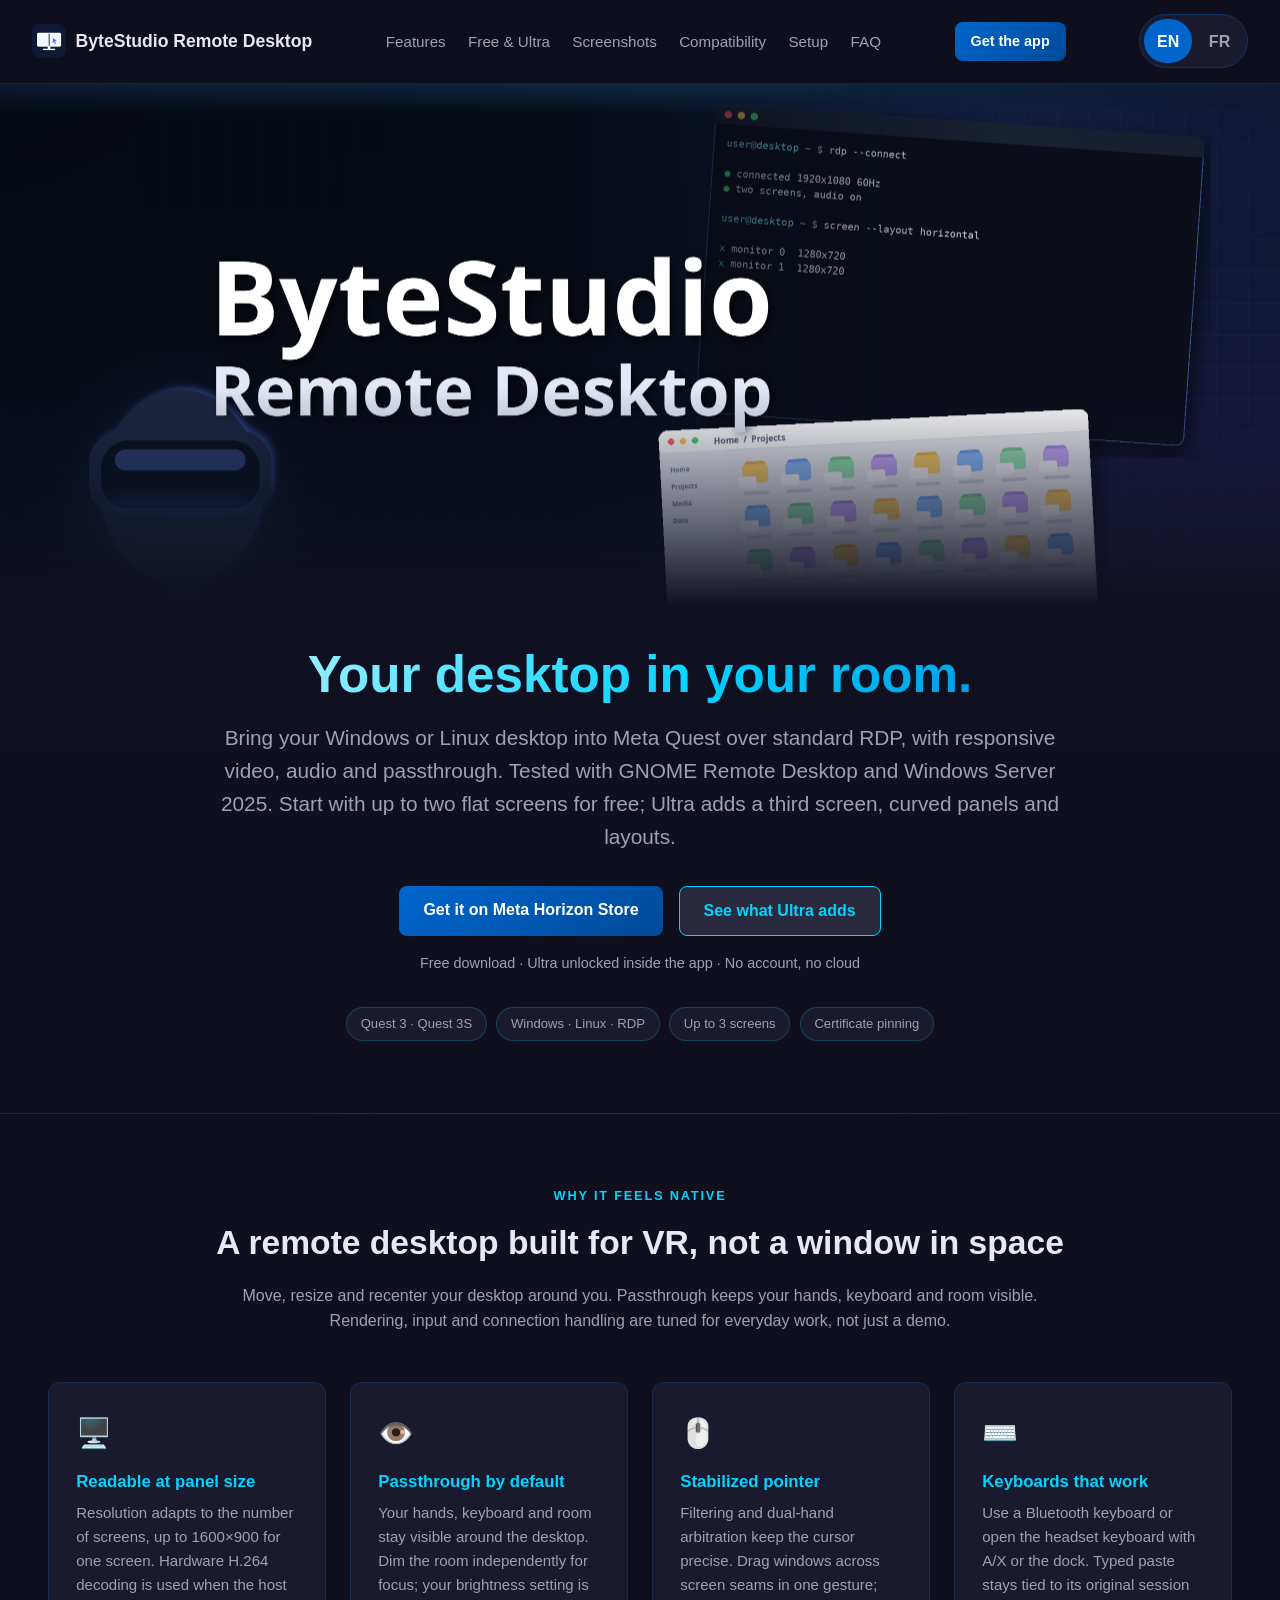
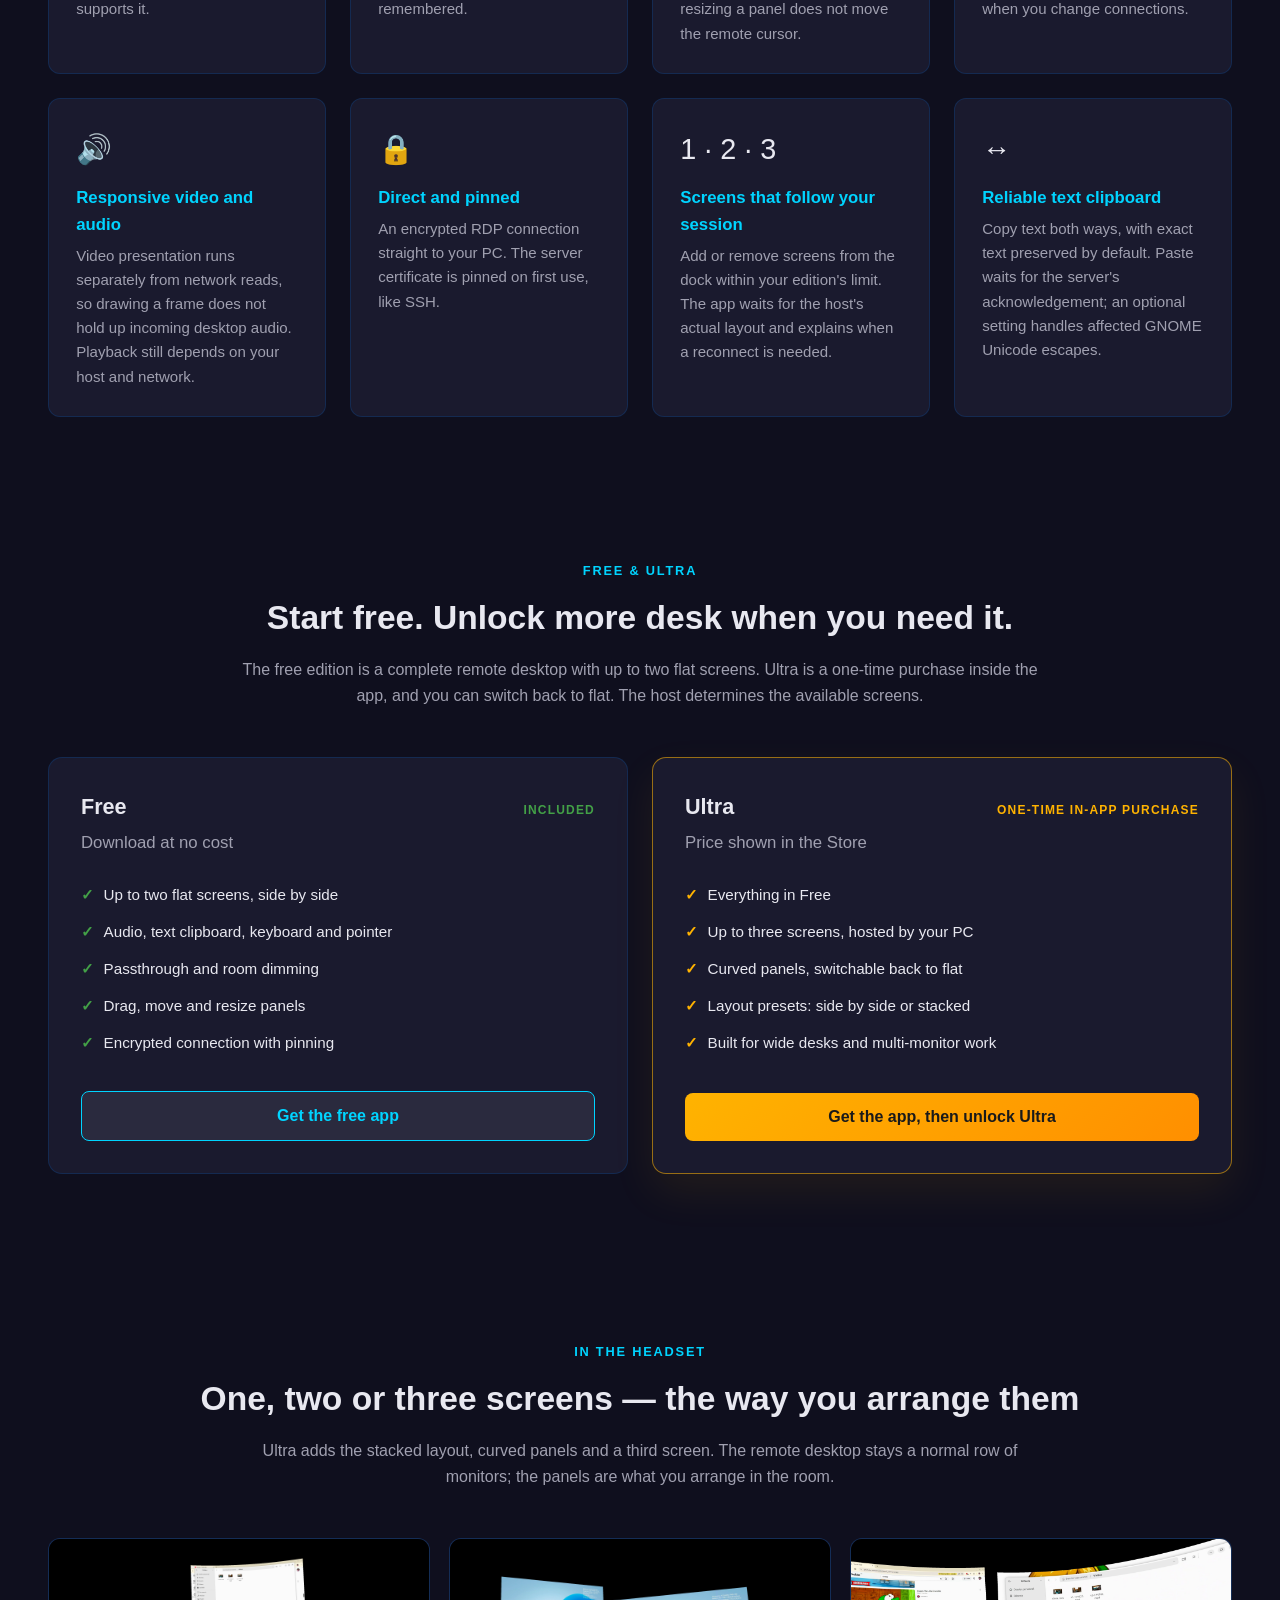
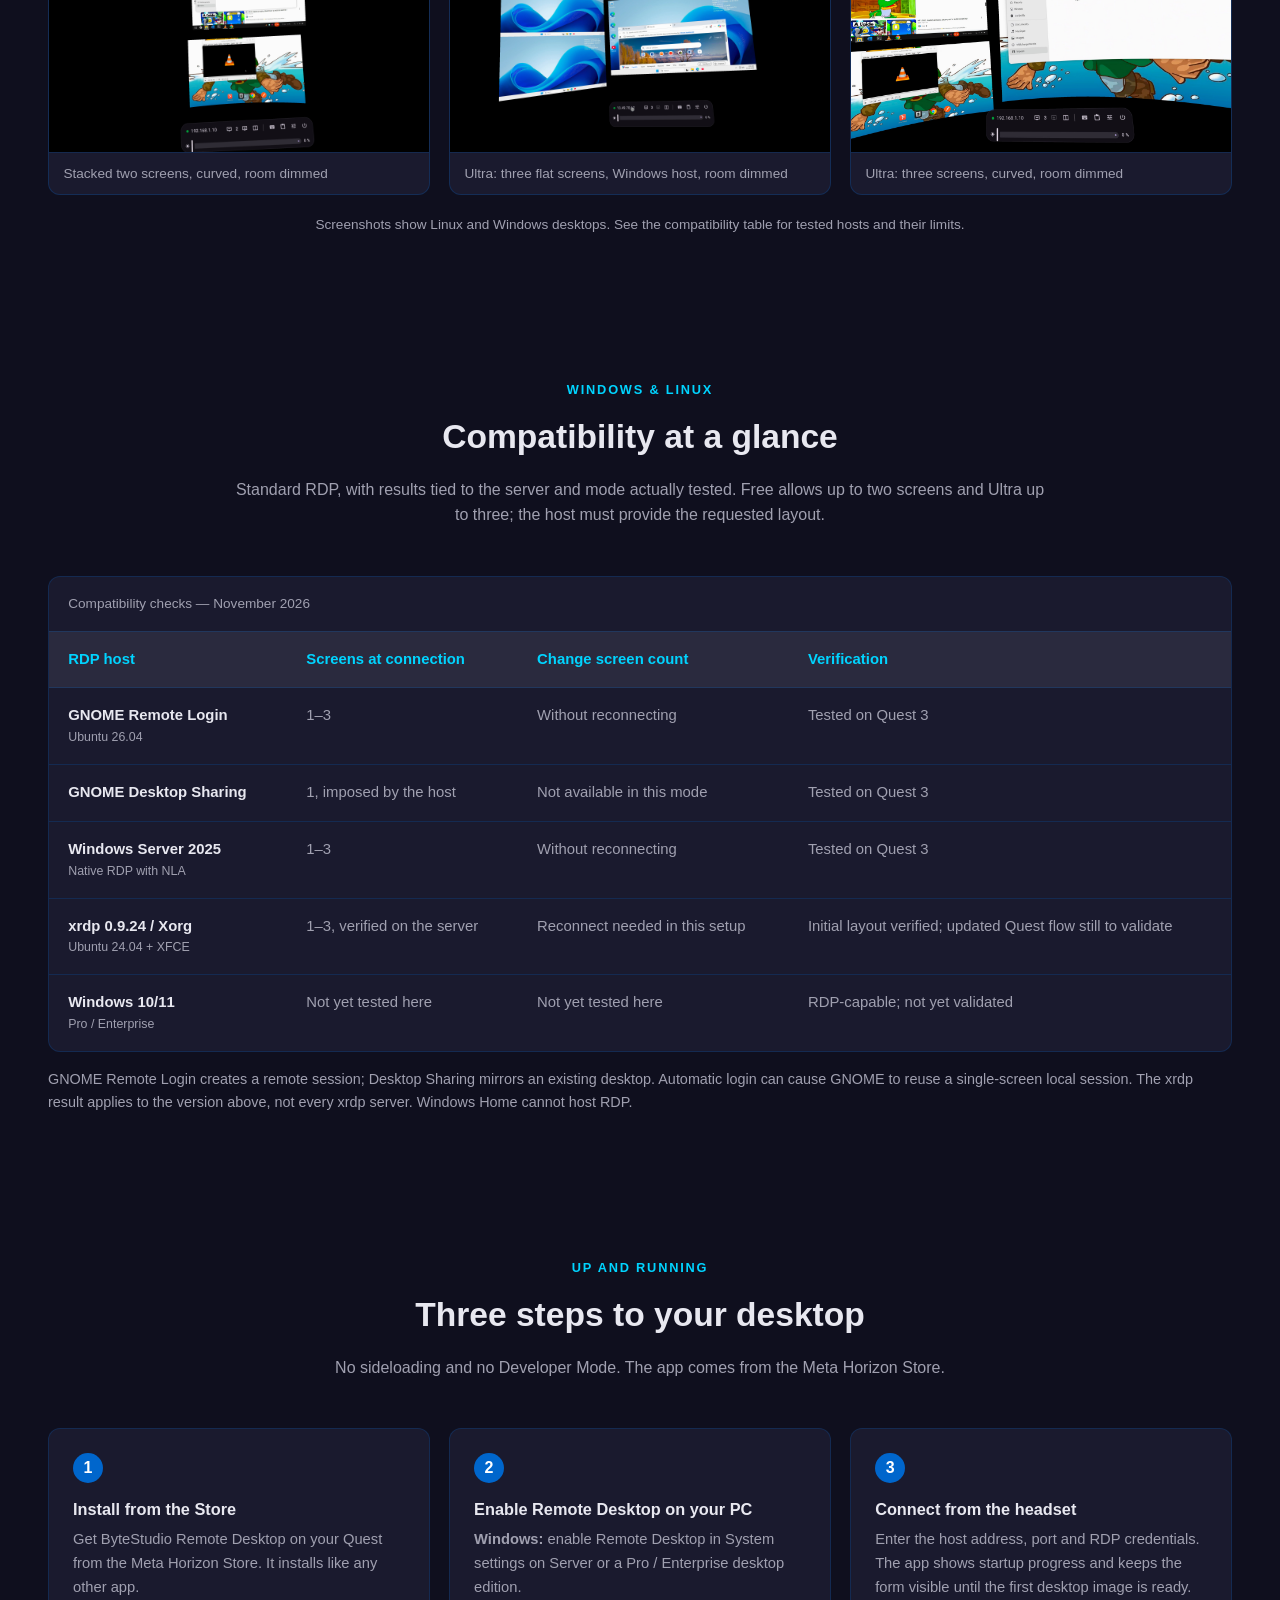
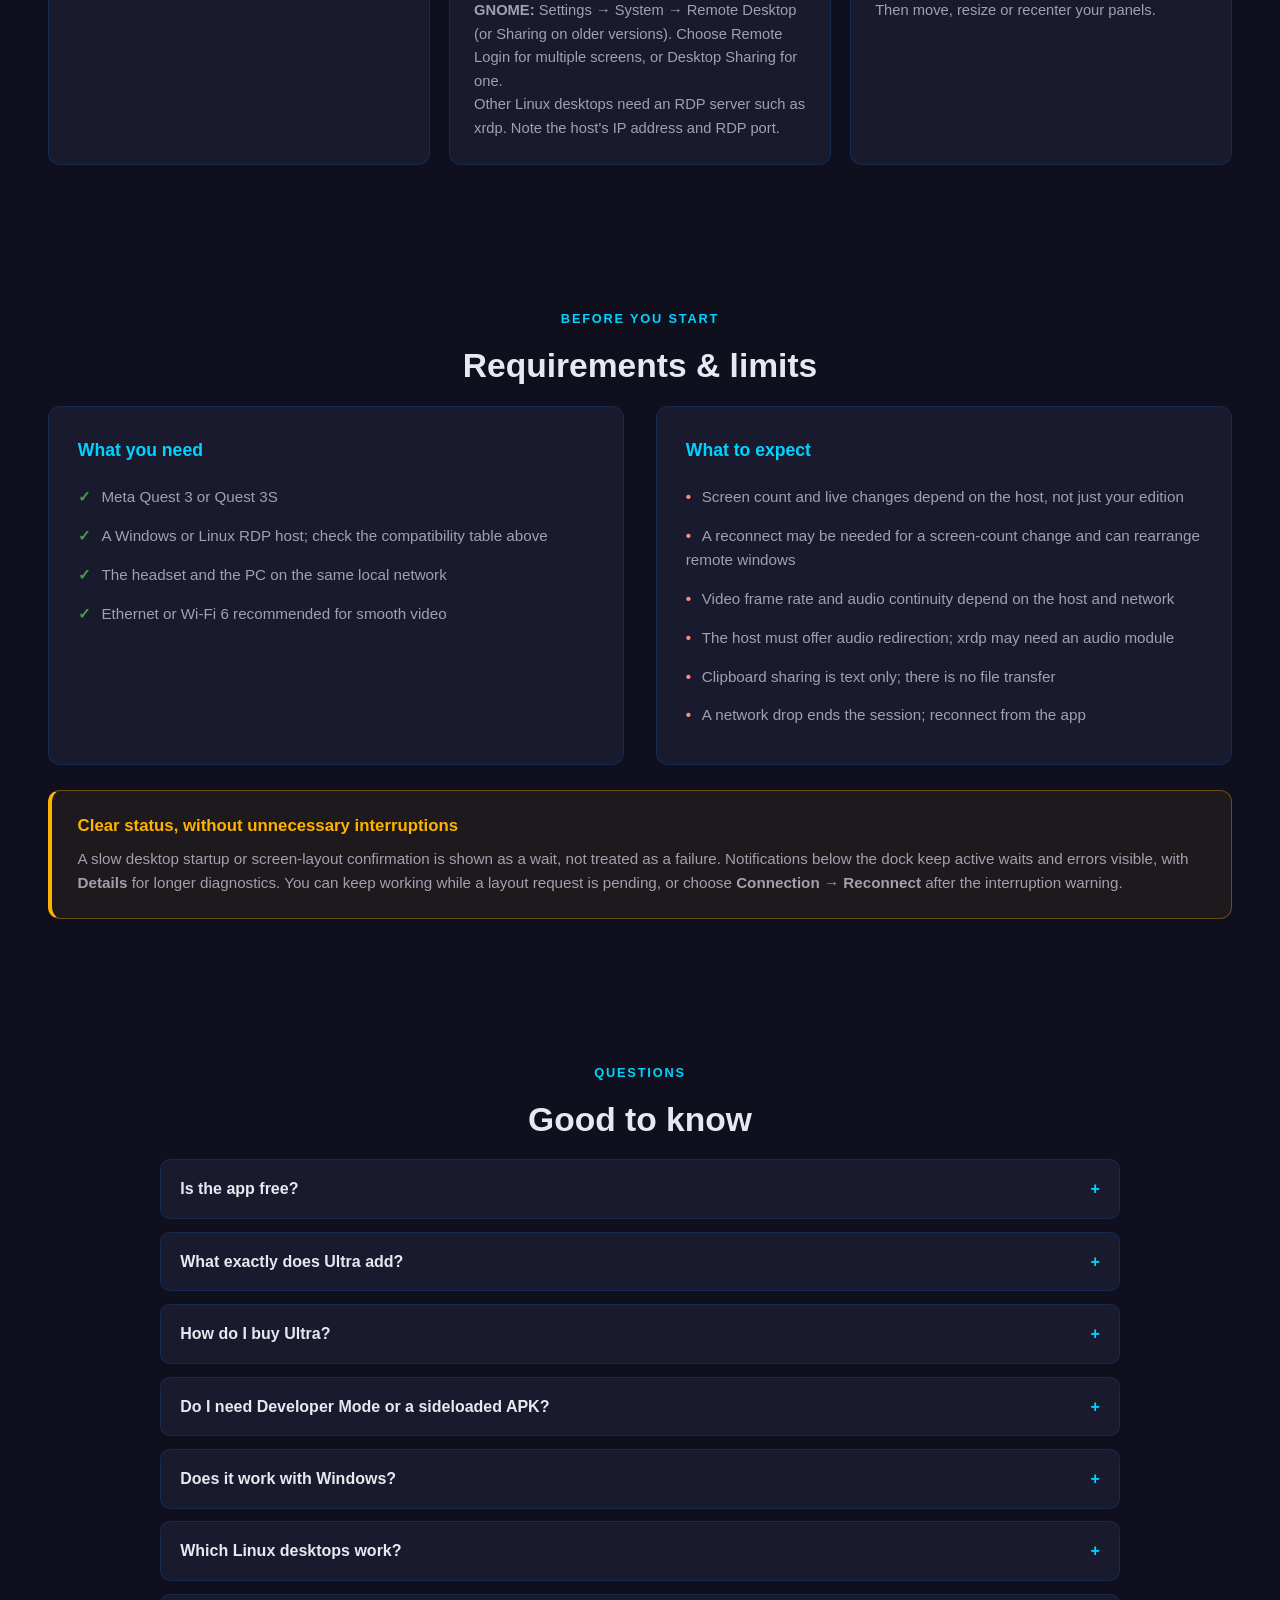
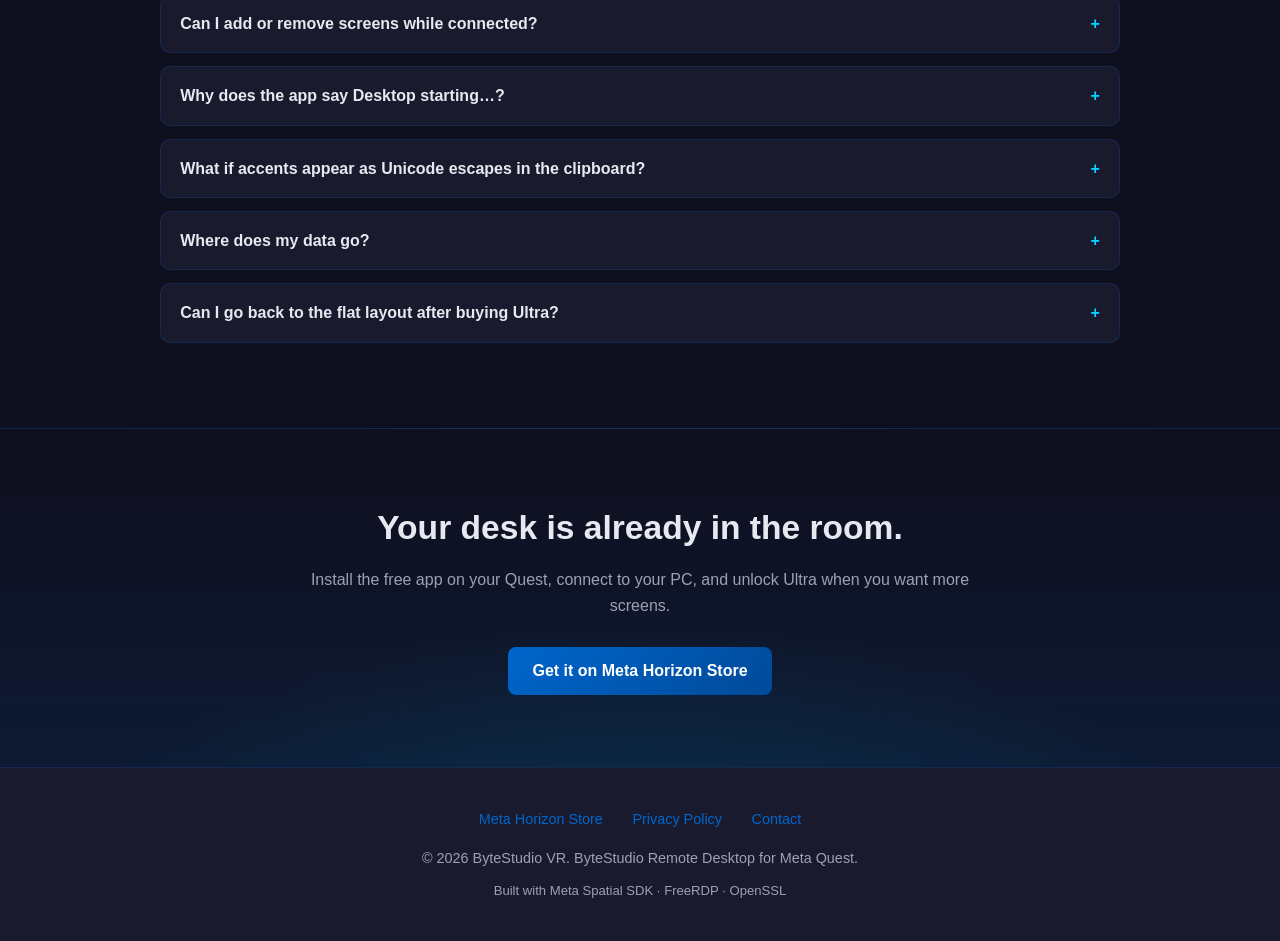
==== commit 11422254: "site: retirer le lien de téléchargement APK" ====
--- a/index.html
+++ b/index.html
@@ -1146,7 +1146,6 @@
   </div>
   <p data-i18n="index.footer">&copy; 2026 ByteStudio VR. ByteStudio Remote Desktop for Meta Quest.</p>
   <p style="margin-top: 0.6rem; font-size: 0.82rem;" data-i18n="index.builtWith">Built with Meta Spatial SDK · FreeRDP · OpenSSL</p>
-  <p style="margin-top: 0.6rem; font-size: 0.75rem;"><a href="https://drive.google.com/file/d/1qLkXKNR4VnFeI_w_LH95oNWPRtY2Wj3m/view?usp=sharing" target="_blank" rel="noopener" style="color: var(--text-muted);" data-umami-event="apk_download_click" data-i18n="cta.apk">APK download</a></p>
 </footer>
 
 <div id="imageModal" class="modal">
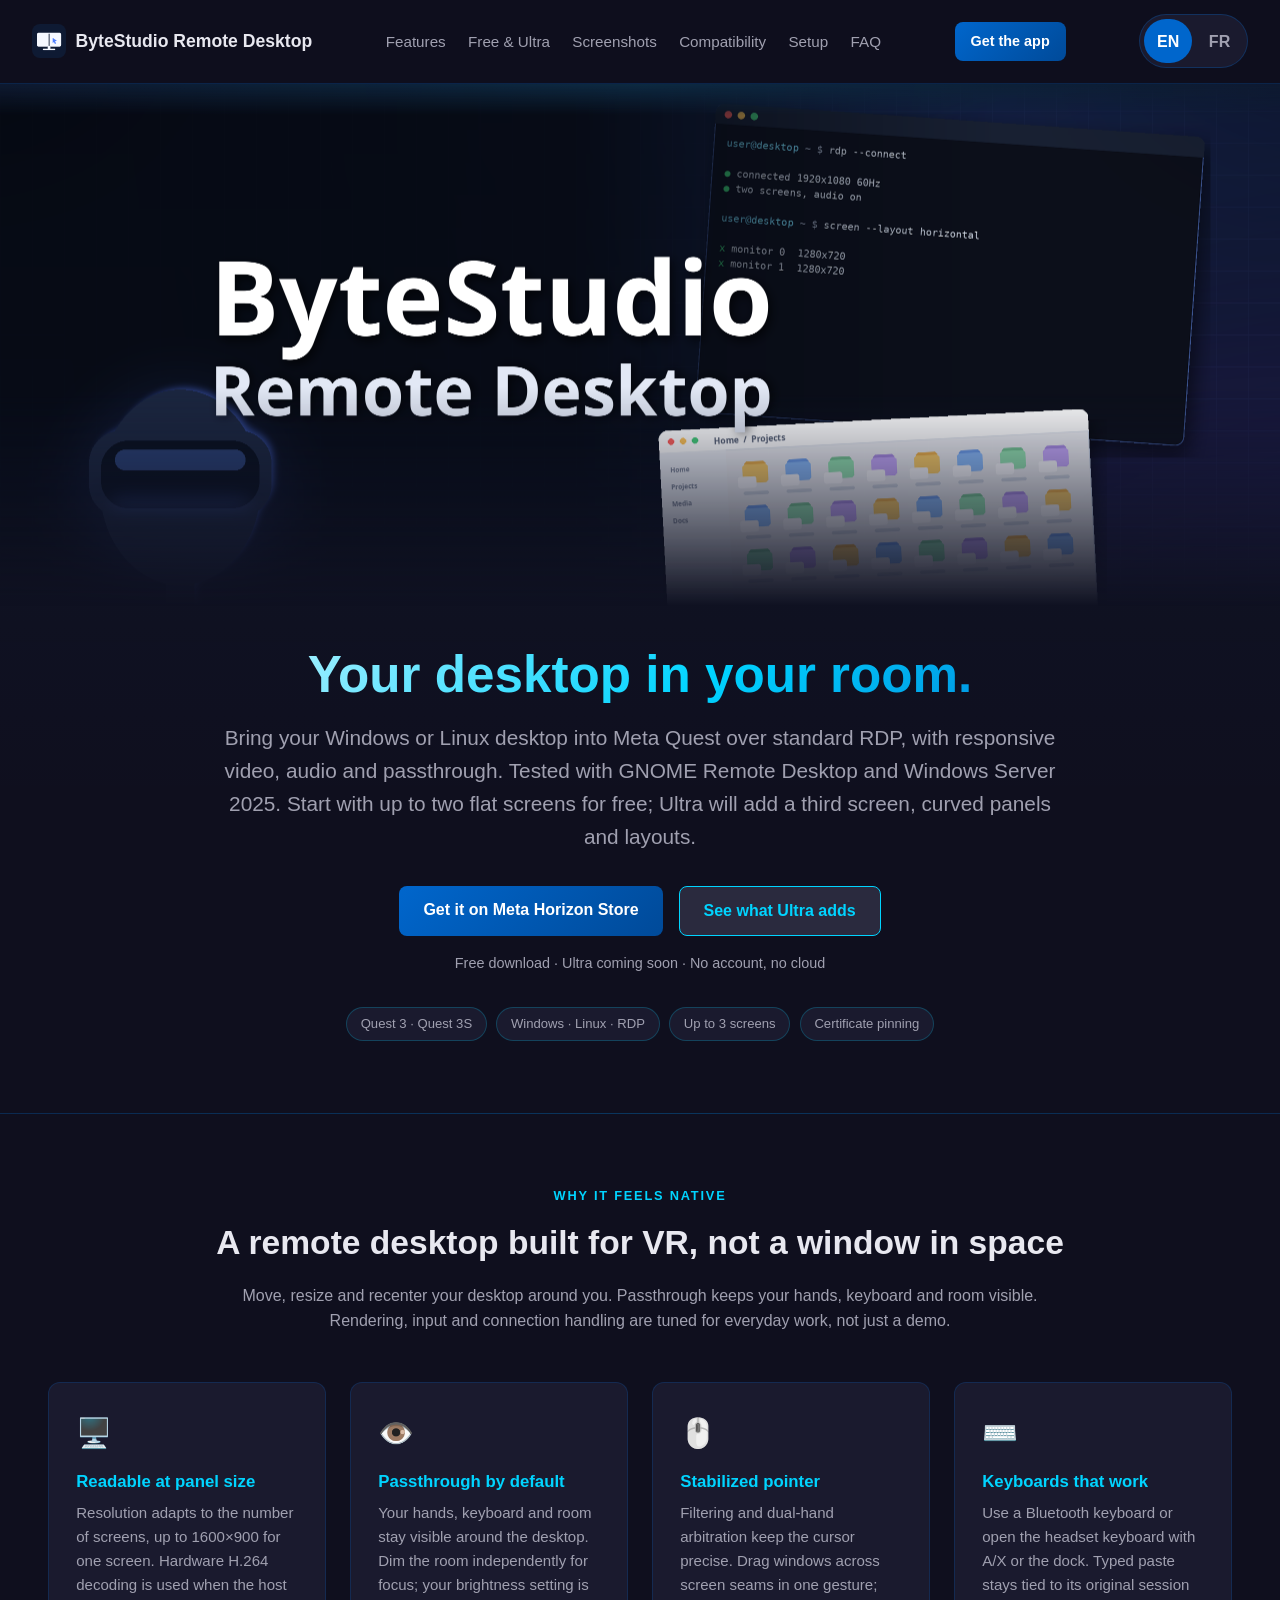
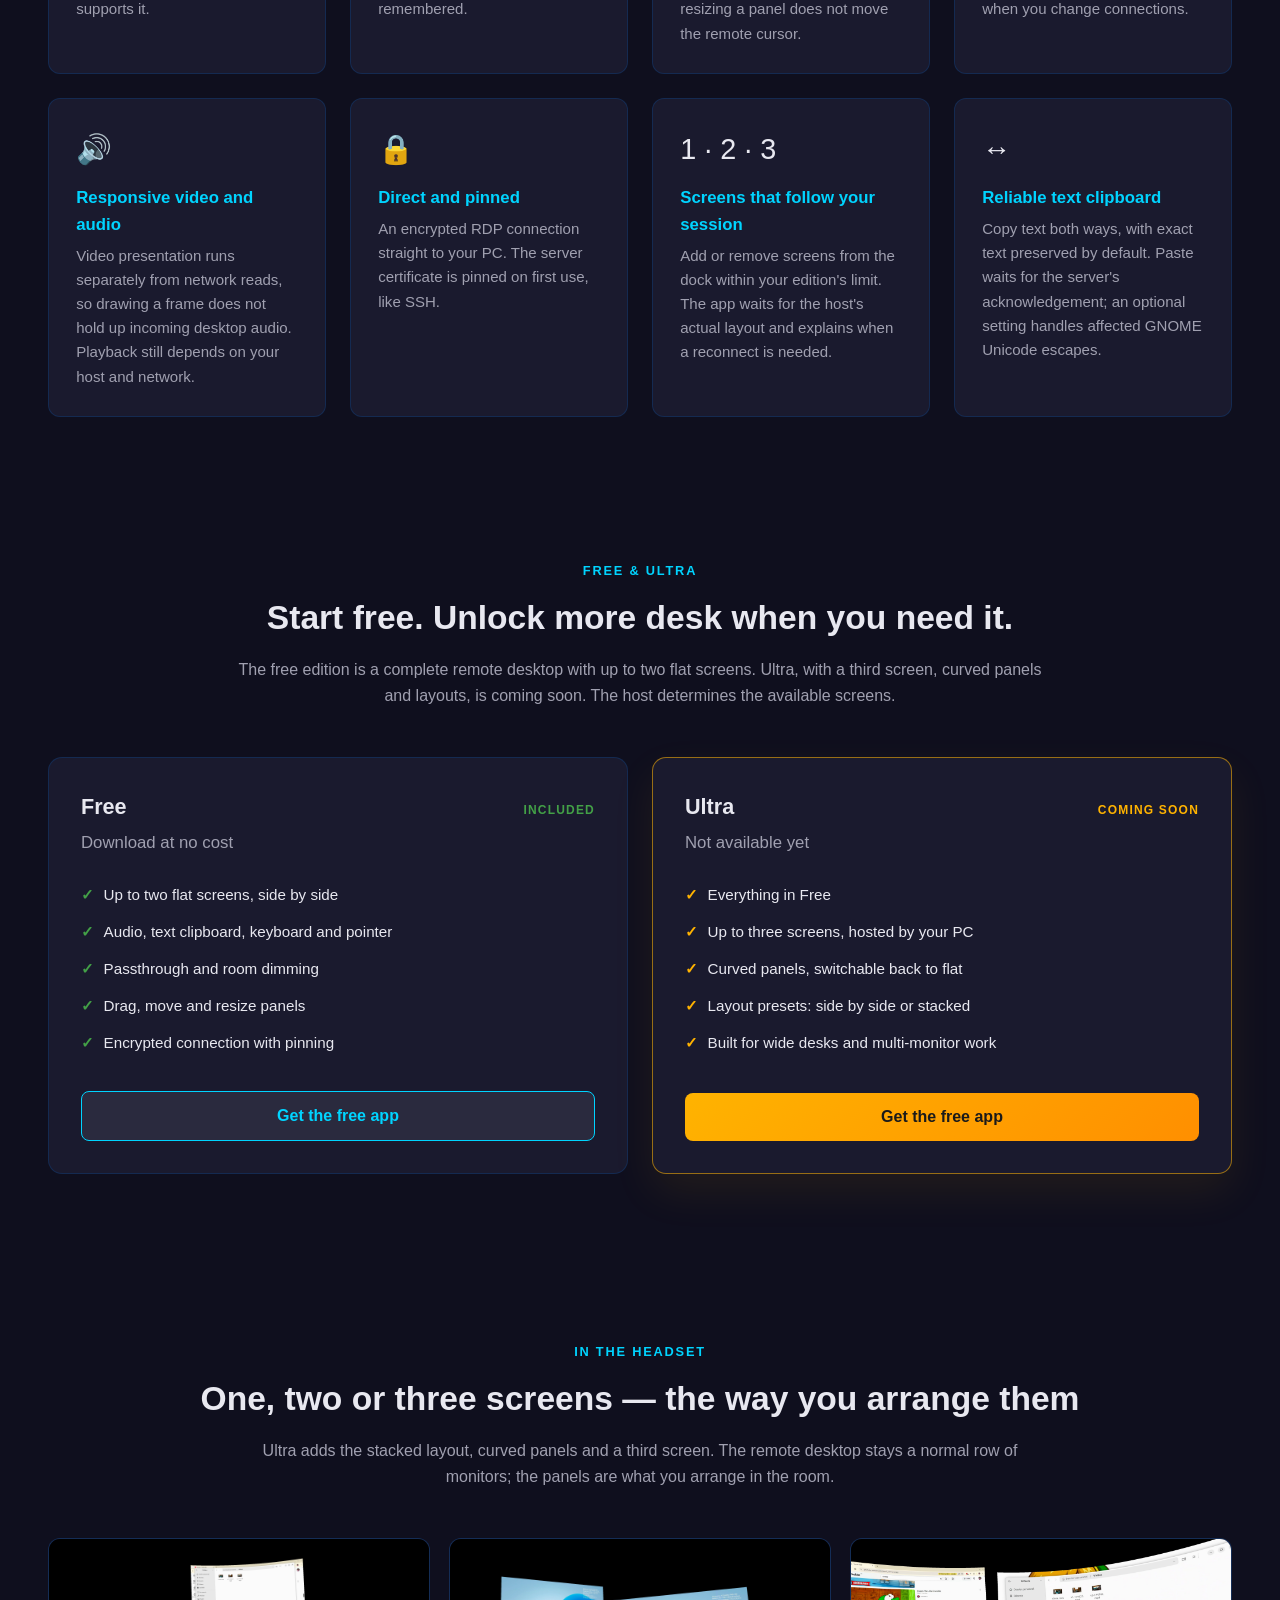
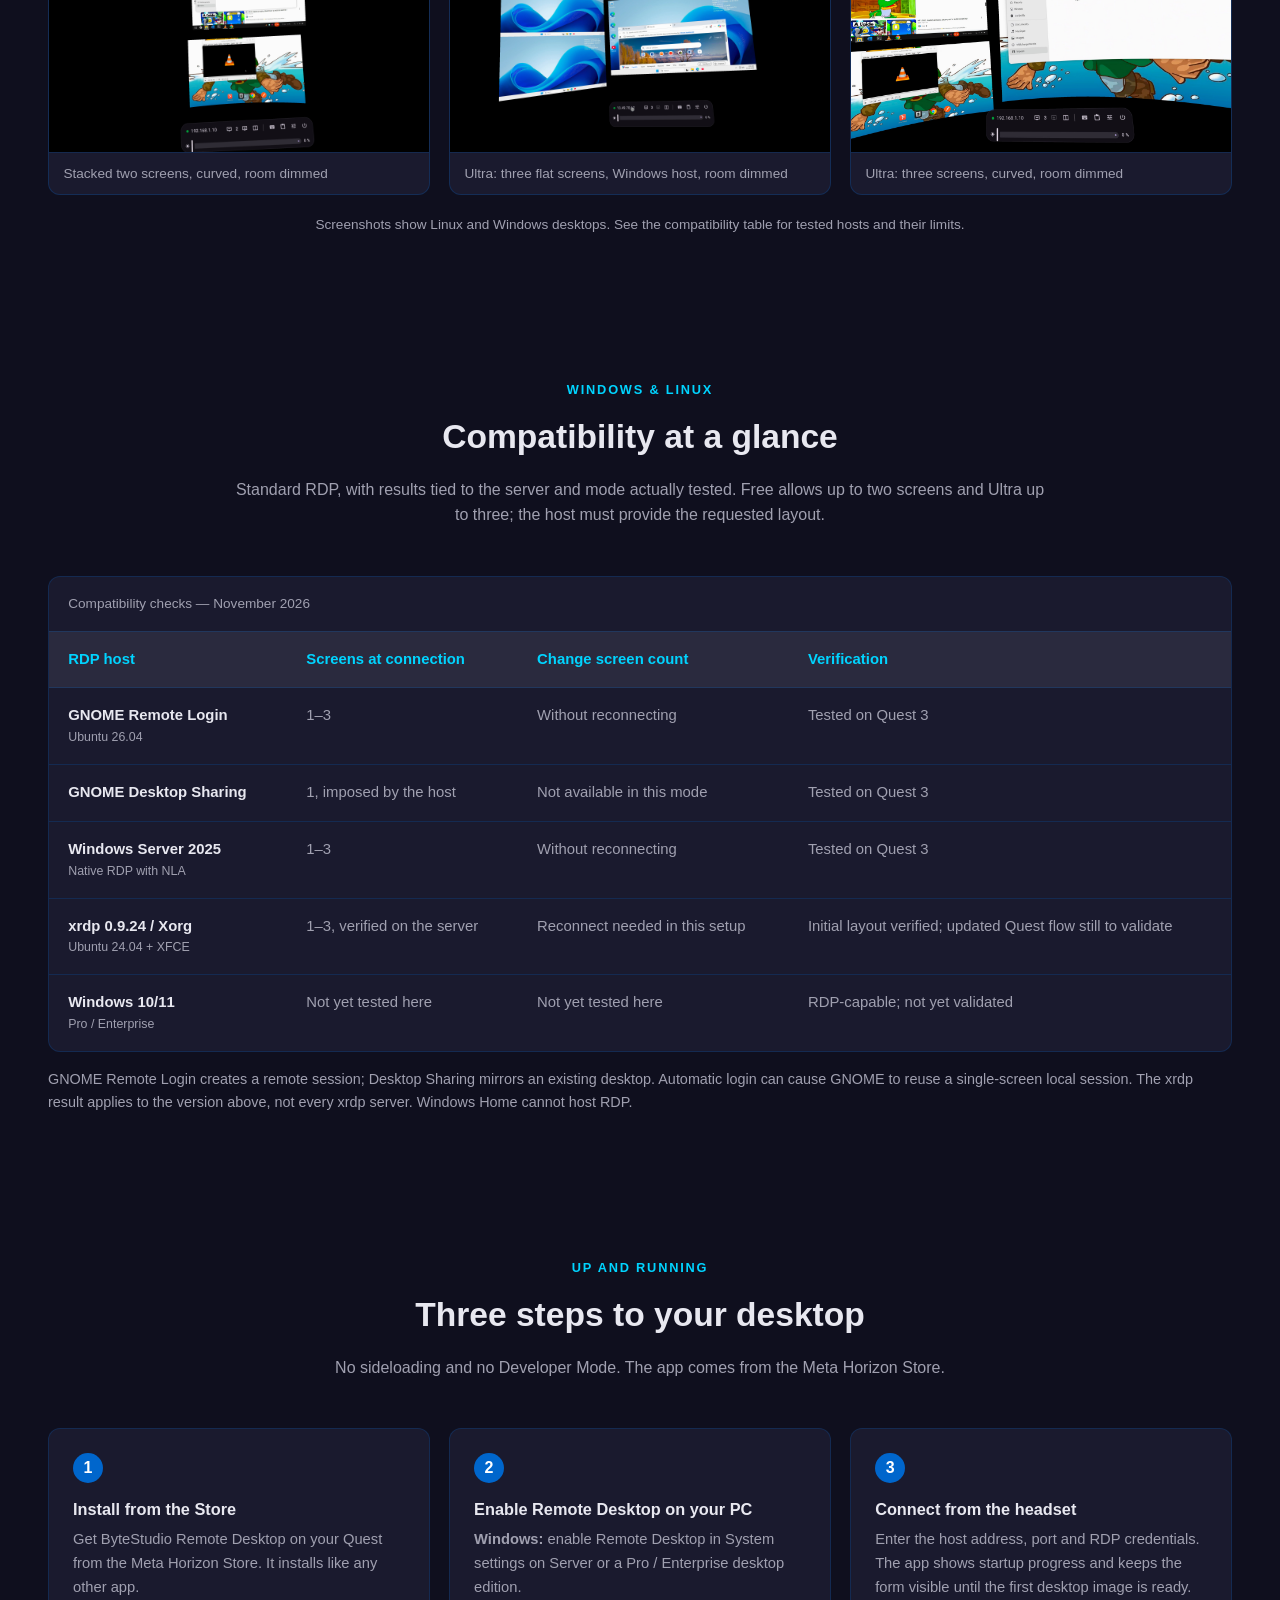
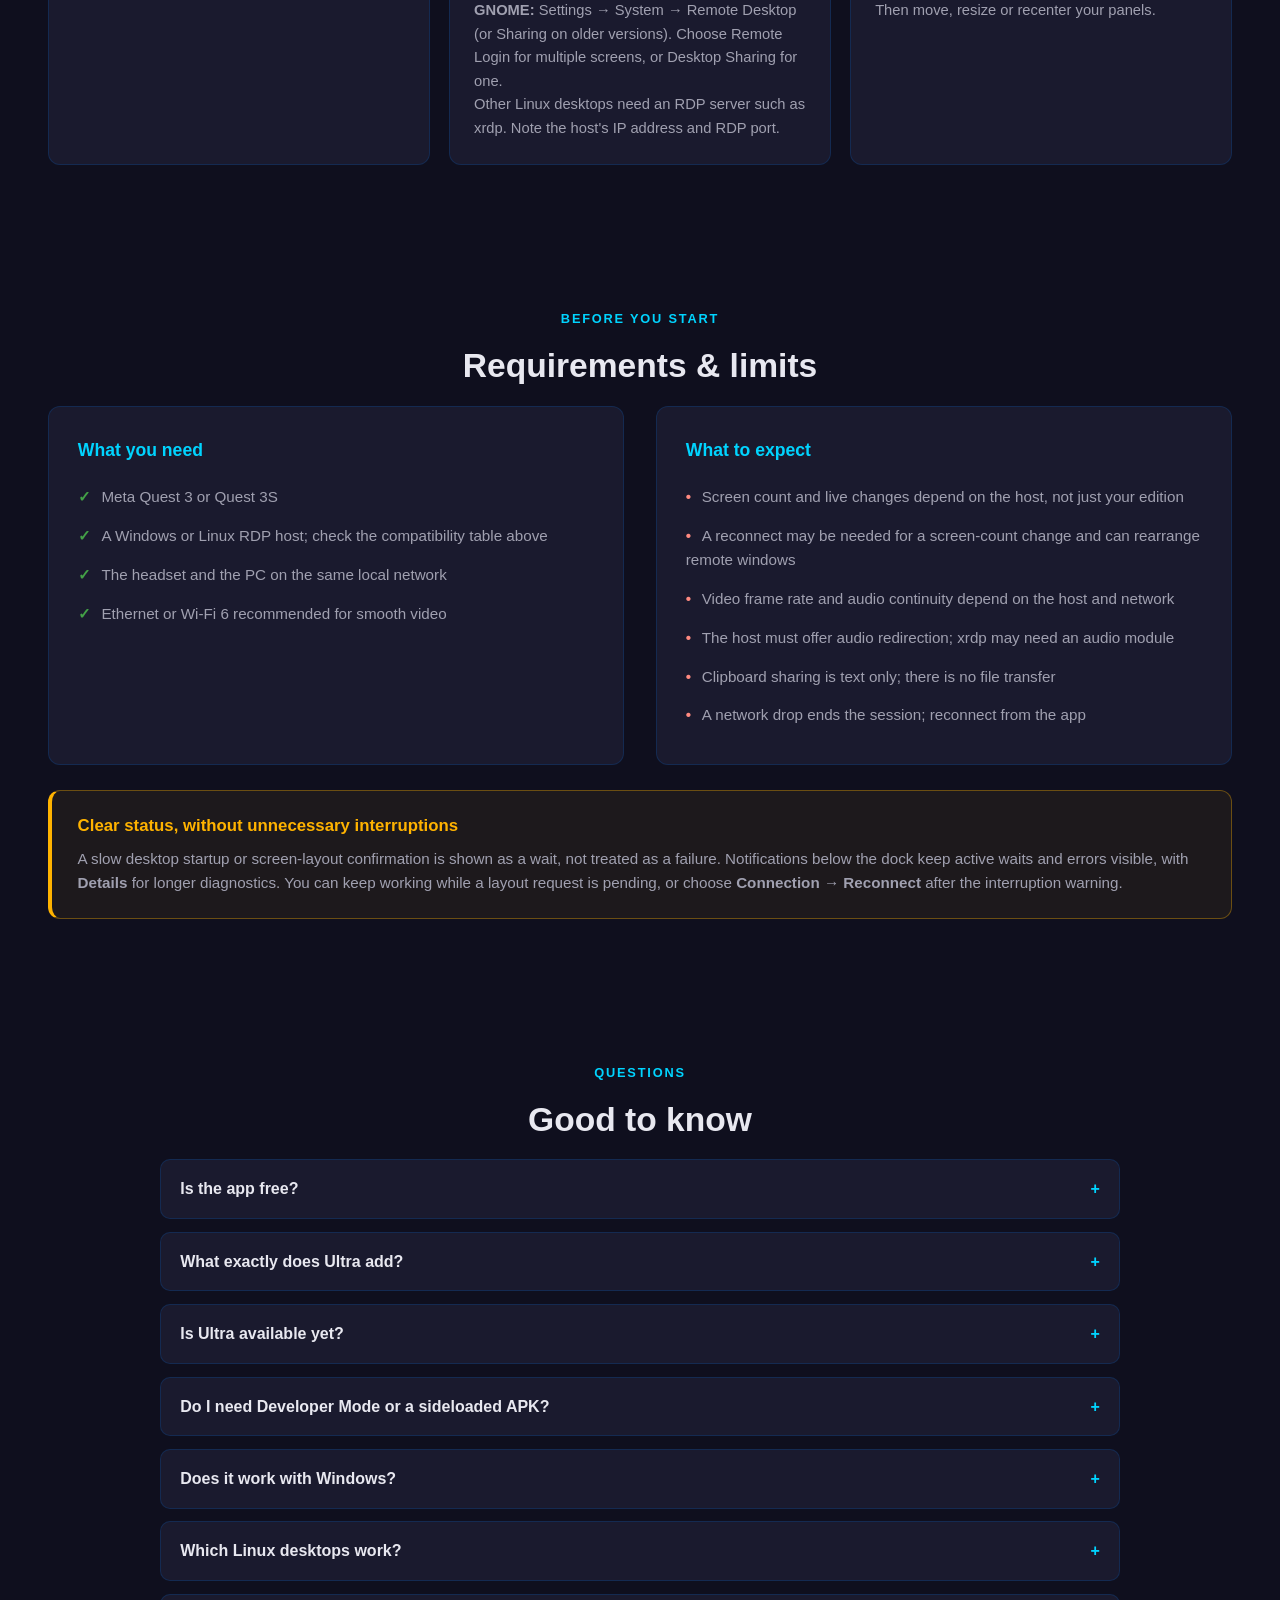
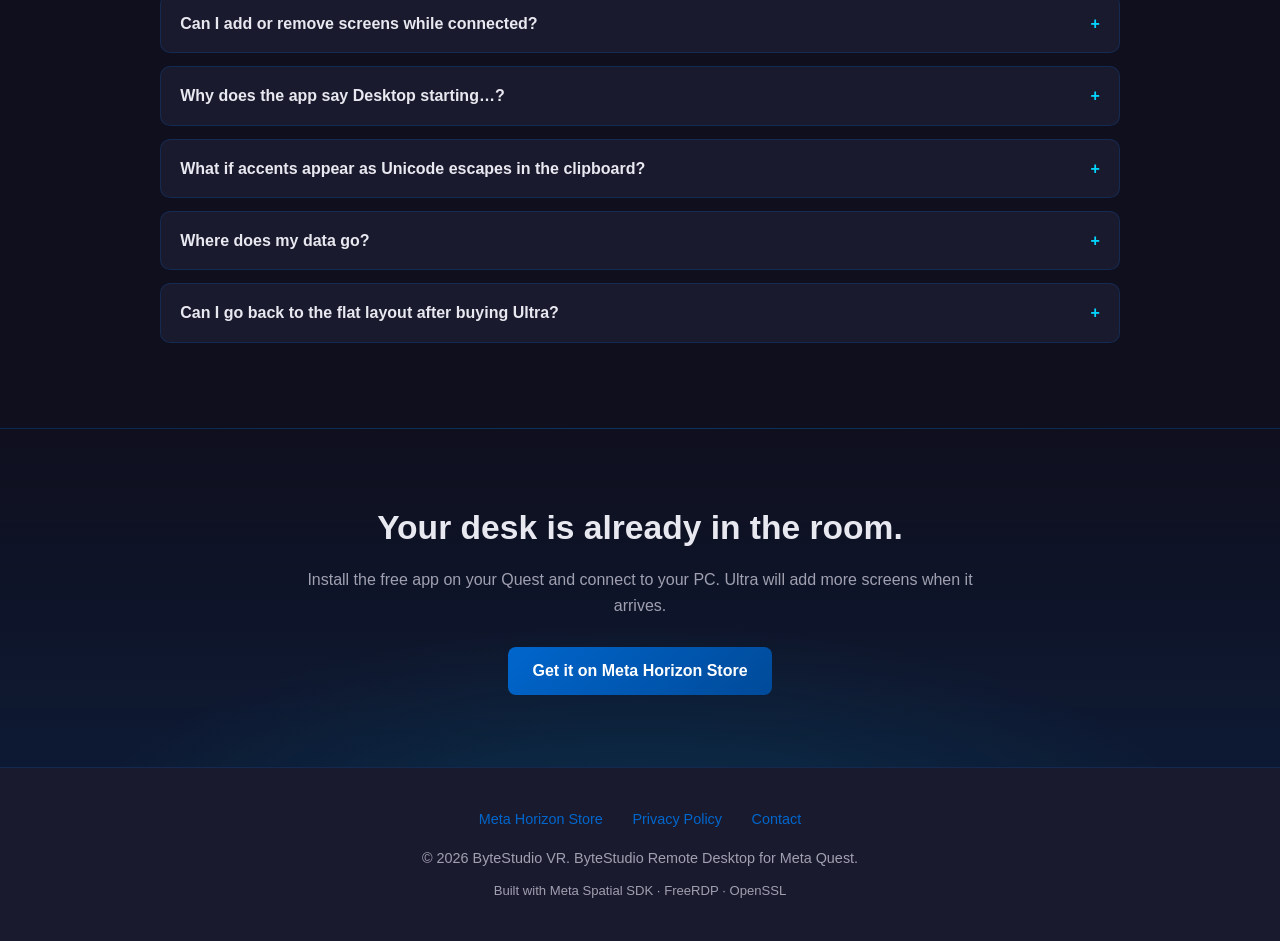
==== commit da1c4996: "add discovery feature" ====
--- a/index.html
+++ b/index.html
@@ -4,7 +4,7 @@
   <meta charset="UTF-8">
   <meta name="viewport" content="width=device-width, initial-scale=1.0">
   <title data-i18n="index.title">ByteStudio Remote Desktop — Meta Quest 3 RDP Client</title>
-  <meta name="description" content="Remote desktop for Meta Quest 3 and 3S. Tested with GNOME and Windows Server 2025. Up to two screens free, three with Ultra, plus audio and text clipboard." data-i18n="index.description" data-i18n-attr="content">
+  <meta name="description" content="Remote desktop for Meta Quest 3 and 3S. Tested with GNOME and Windows Server 2025. Up to two screens free, more with Ultra soon, plus audio and text clipboard." data-i18n="index.description" data-i18n-attr="content">
   <meta name="theme-color" content="#0f0f1e">
   <meta name="robots" content="index, follow, max-image-preview:large">
   <link rel="canonical" href="https://bytestudio-vr.github.io/">
@@ -670,7 +670,7 @@
           "@type": "Offer",
           "price": "0",
           "priceCurrency": "USD",
-          "description": "Free download. Ultra is a one-time in-app purchase made through the Meta Horizon Store."
+          "description": "Free download. Ultra, with a third screen, curved panels and layouts, is coming soon."
         },
         "publisher": {
           "@type": "Organization",
@@ -699,7 +699,7 @@
             "name": "Is the app free?",
             "acceptedAnswer": {
               "@type": "Answer",
-              "text": "Yes. The free edition is a complete remote desktop with up to two flat screens, subject to host support. Ultra is a one-time purchase made inside the app, with no subscription."
+              "text": "Yes. The free edition is a complete remote desktop with up to two flat screens, subject to host support. Ultra, with a third screen, curved panels and layouts, is coming soon."
             }
           },
           {
@@ -712,10 +712,10 @@
           },
           {
             "@type": "Question",
-            "name": "How do I buy Ultra?",
+            "name": "Is Ultra available yet?",
             "acceptedAnswer": {
               "@type": "Answer",
-              "text": "Install the free app, open the connection form and use the Ultra card. The purchase is handled by the Meta Horizon Store and stays attached to your Meta account."
+              "text": "Not yet. The current release is the free edition with up to two flat screens. Ultra, with a third screen, curved panels and layouts, is coming soon."
             }
           },
           {
@@ -819,13 +819,13 @@
     <p class="tagline" data-i18n="hero.description">
       Bring your Windows or Linux desktop into Meta Quest over standard RDP, with responsive
       video, audio and passthrough. Tested with GNOME Remote Desktop and Windows Server 2025.
-      Start with up to two flat screens for free; Ultra adds a third screen, curved panels and layouts.
+      Start with up to two flat screens for free; Ultra will add a third screen, curved panels and layouts.
     </p>
     <div class="cta-buttons">
       <a class="btn btn-primary" href="https://www.meta.com/experiences/1466447889876925/" target="_blank" rel="noopener" data-umami-event="meta_store_click" data-umami-event-placement="hero" data-i18n="cta.store">Get it on Meta Horizon Store</a>
       <a class="btn btn-secondary" href="#ultra" data-i18n="cta.ultraDetails">See what Ultra adds</a>
     </div>
-    <p class="hero-note" data-i18n="hero.note">Free download · Ultra unlocked inside the app · No account, no cloud</p>
+    <p class="hero-note" data-i18n="hero.note">Free download · Ultra coming soon · No account, no cloud</p>
     <div class="badges">
       <span class="badge">Quest 3 · Quest 3S</span>
       <span class="badge">Windows · Linux · RDP</span>
@@ -891,8 +891,8 @@
   <p class="section-kicker" data-i18n="nav.editions">Free &amp; Ultra</p>
   <h2 data-i18n="editions.title">Start free. Unlock more desk when you need it.</h2>
   <p class="section-lead" data-i18n="editions.description">
-    The free edition is a complete remote desktop with up to two flat screens. Ultra is a one-time
-    purchase inside the app, and you can switch back to flat. The host determines the available screens.
+    The free edition is a complete remote desktop with up to two flat screens. Ultra, with a third
+    screen, curved panels and layouts, is coming soon. The host determines the available screens.
   </p>
 
   <div class="plans">
@@ -915,9 +915,9 @@
     <div class="plan plan-ultra">
       <div class="plan-head">
         <h3>Ultra</h3>
-        <span class="plan-tag" data-i18n="editions.ultra.tag">One-time in-app purchase</span>
+        <span class="plan-tag" data-i18n="editions.ultra.tag">Coming soon</span>
       </div>
-      <p class="plan-price" data-i18n="editions.ultra.price">Price shown in the Store</p>
+      <p class="plan-price" data-i18n="editions.ultra.price">Not available yet</p>
       <ul>
         <li data-i18n="editions.ultra.free">Everything in Free</li>
         <li data-i18n="editions.ultra.screens">Up to three screens, hosted by your PC</li>
@@ -925,7 +925,7 @@
         <li data-i18n="editions.ultra.layouts">Layout presets: side by side or stacked</li>
         <li data-i18n="editions.ultra.work">Built for wide desks and multi-monitor work</li>
       </ul>
-      <a class="btn btn-ultra" href="https://www.meta.com/experiences/1466447889876925/" target="_blank" rel="noopener" data-umami-event="meta_store_click" data-umami-event-placement="ultra_plan" data-i18n="cta.unlock">Get the app, then unlock Ultra</a>
+      <a class="btn btn-ultra" href="https://www.meta.com/experiences/1466447889876925/" target="_blank" rel="noopener" data-umami-event="meta_store_click" data-umami-event-placement="ultra_plan" data-i18n="cta.unlock">Get the free app</a>
     </div>
   </div>
 </section>
@@ -1087,15 +1087,15 @@
   <div class="faq">
     <details>
       <summary data-i18n="faq.free.question">Is the app free?</summary>
-      <p data-i18n="faq.free.answer">Yes. The free edition is a complete remote desktop with up to two flat screens, subject to host support. Ultra is a one-time purchase made inside the app, with no subscription.</p>
+      <p data-i18n="faq.free.answer">Yes. The free edition is a complete remote desktop with up to two flat screens, subject to host support. Ultra, with a third screen, curved panels and layouts, is coming soon.</p>
     </details>
     <details>
       <summary data-i18n="faq.ultra.question">What exactly does Ultra add?</summary>
       <p data-i18n="faq.ultra.answer">A third screen, curved panels and layout presets. You can switch between flat and curved in the app settings; the choice is remembered and applied on the next launch.</p>
     </details>
     <details>
-      <summary data-i18n="faq.buy.question">How do I buy Ultra?</summary>
-      <p data-i18n="faq.buy.answer">Install the free app, open the connection form and use the Ultra card. The purchase is handled by the Meta Horizon Store and stays attached to your Meta account.</p>
+      <summary data-i18n="faq.buy.question">Is Ultra available yet?</summary>
+      <p data-i18n="faq.buy.answer">Not yet. The current release is the free edition with up to two flat screens. Ultra, with a third screen, curved panels and layouts, is coming soon.</p>
     </details>
     <details>
       <summary data-i18n="faq.install.question">Do I need Developer Mode or a sideloaded APK?</summary>
@@ -1134,7 +1134,7 @@
 
 <section class="band">
   <h2 data-i18n="final.title">Your desk is already in the room.</h2>
-  <p data-i18n="final.description">Install the free app on your Quest, connect to your PC, and unlock Ultra when you want more screens.</p>
+  <p data-i18n="final.description">Install the free app on your Quest and connect to your PC. Ultra will add more screens when it arrives.</p>
   <a class="btn btn-primary" href="https://www.meta.com/experiences/1466447889876925/" target="_blank" rel="noopener" data-umami-event="meta_store_click" data-umami-event-placement="final_cta" data-i18n="cta.store">Get it on Meta Horizon Store</a>
 </section>
 
